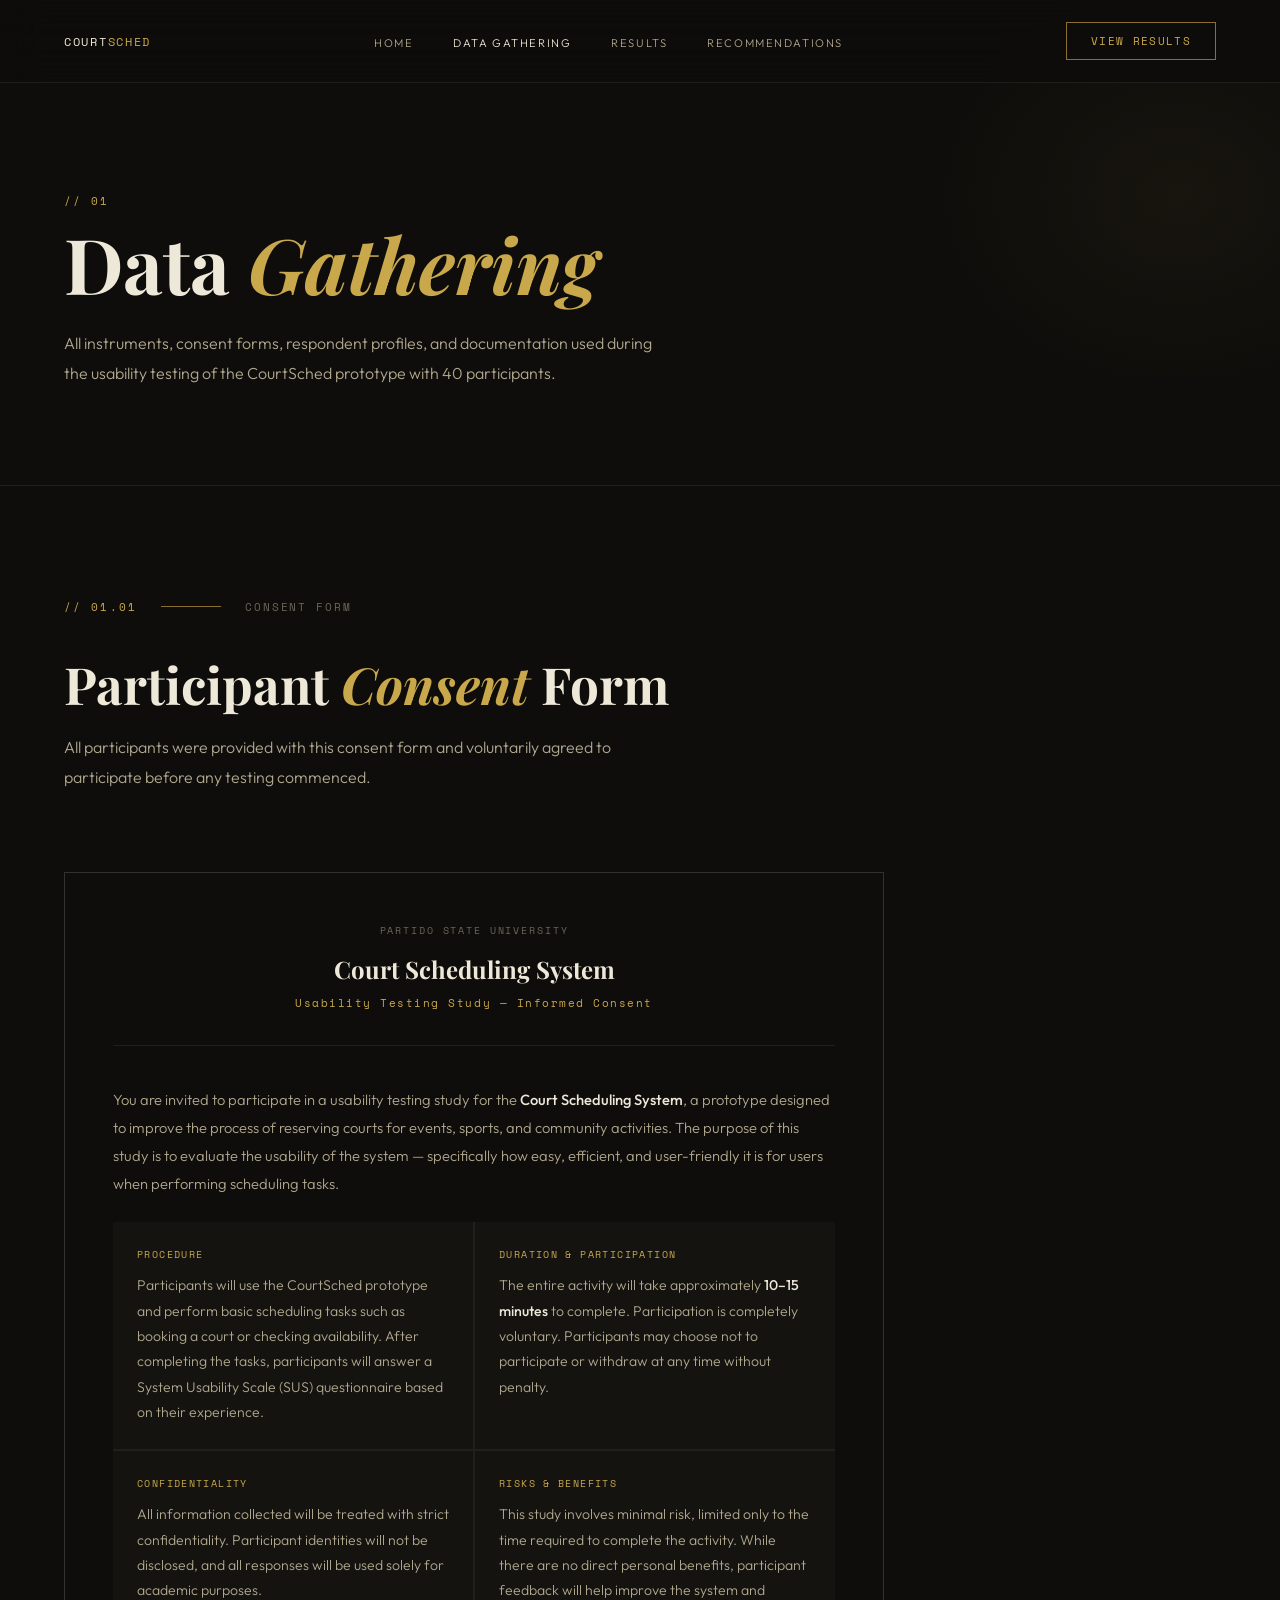
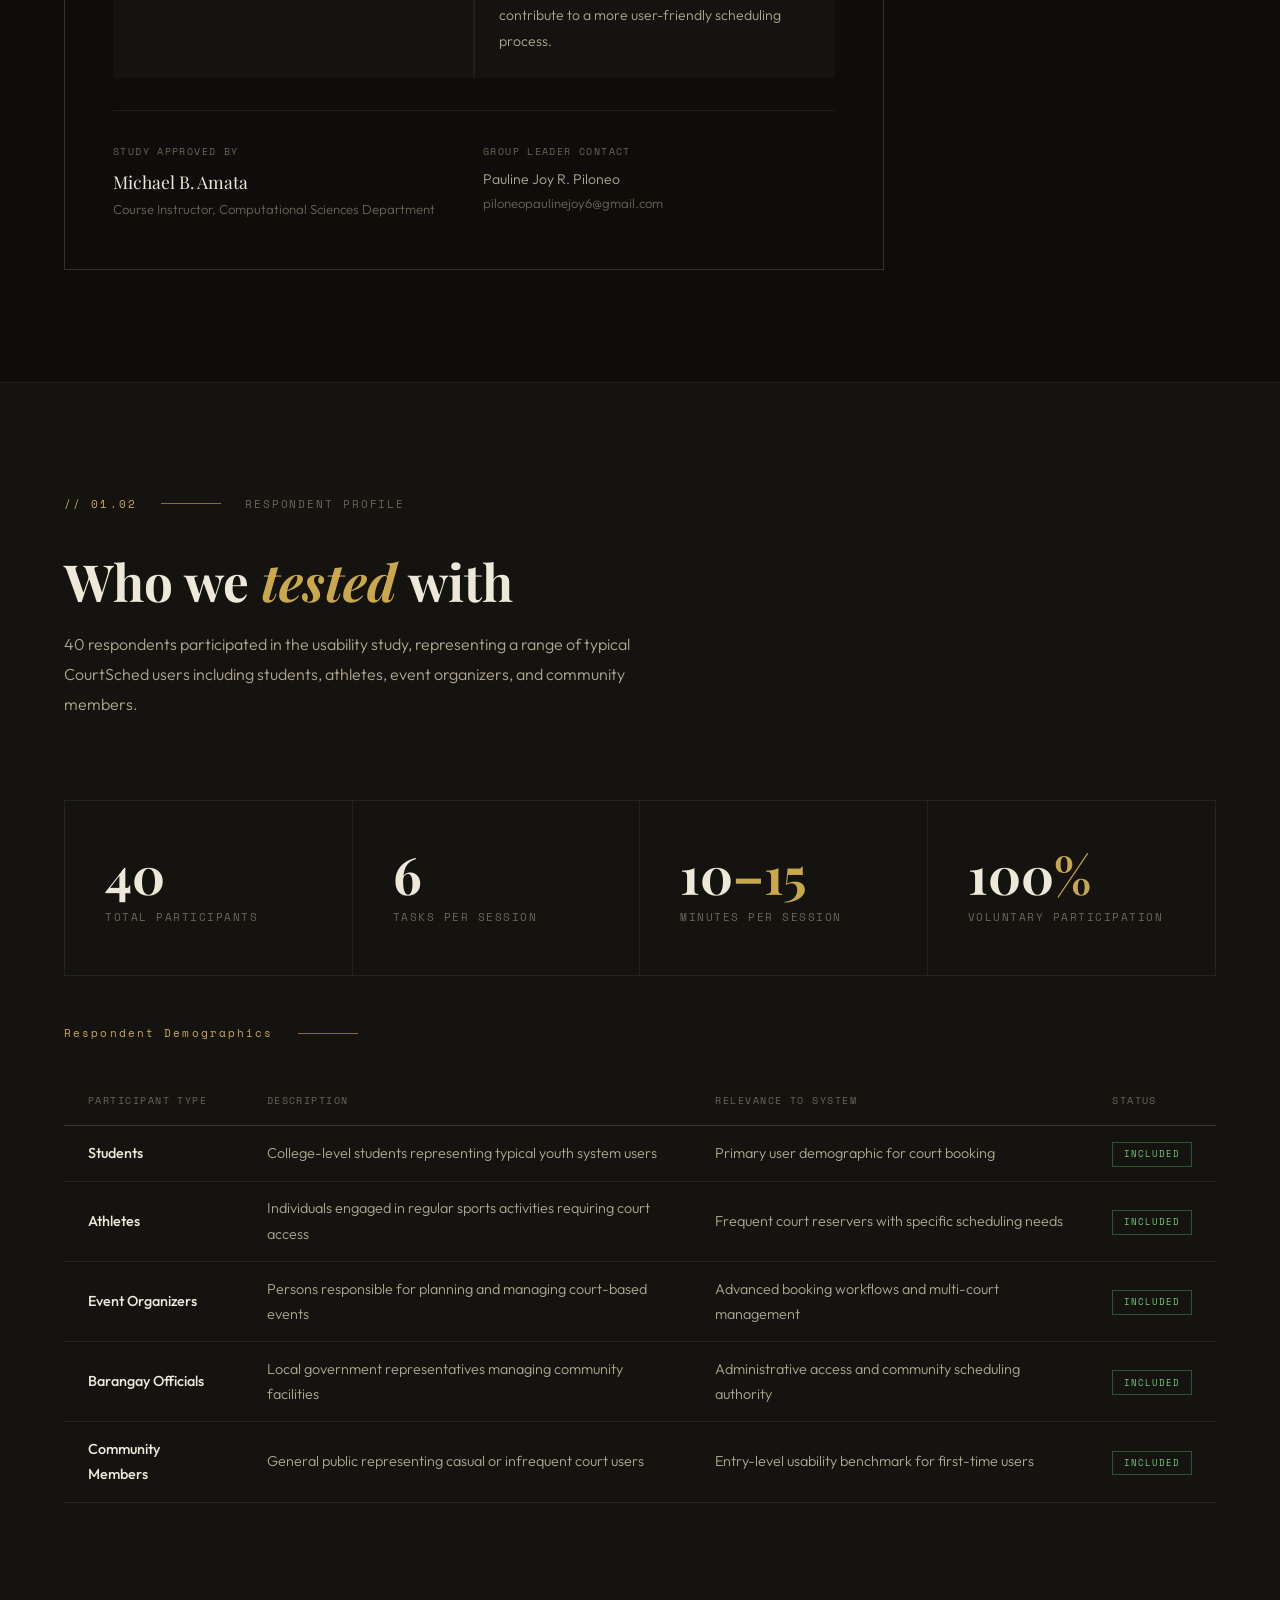
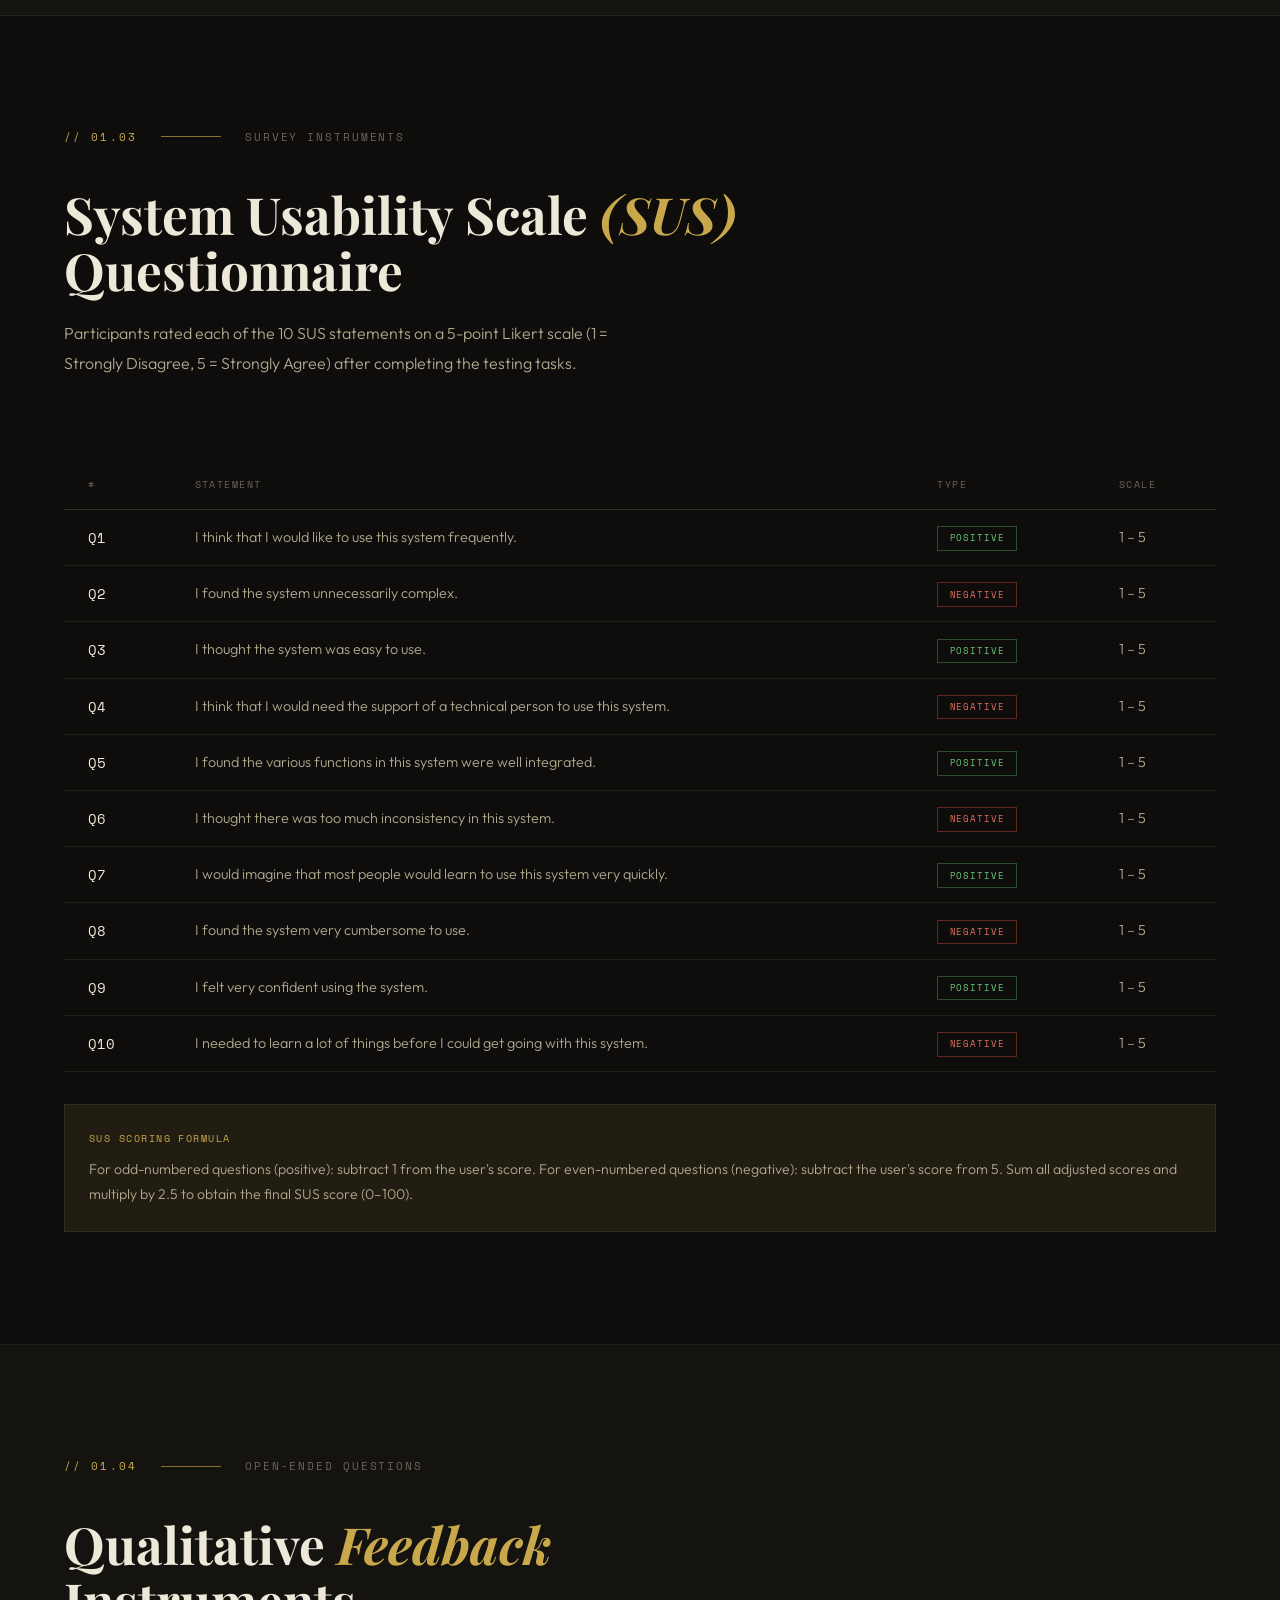
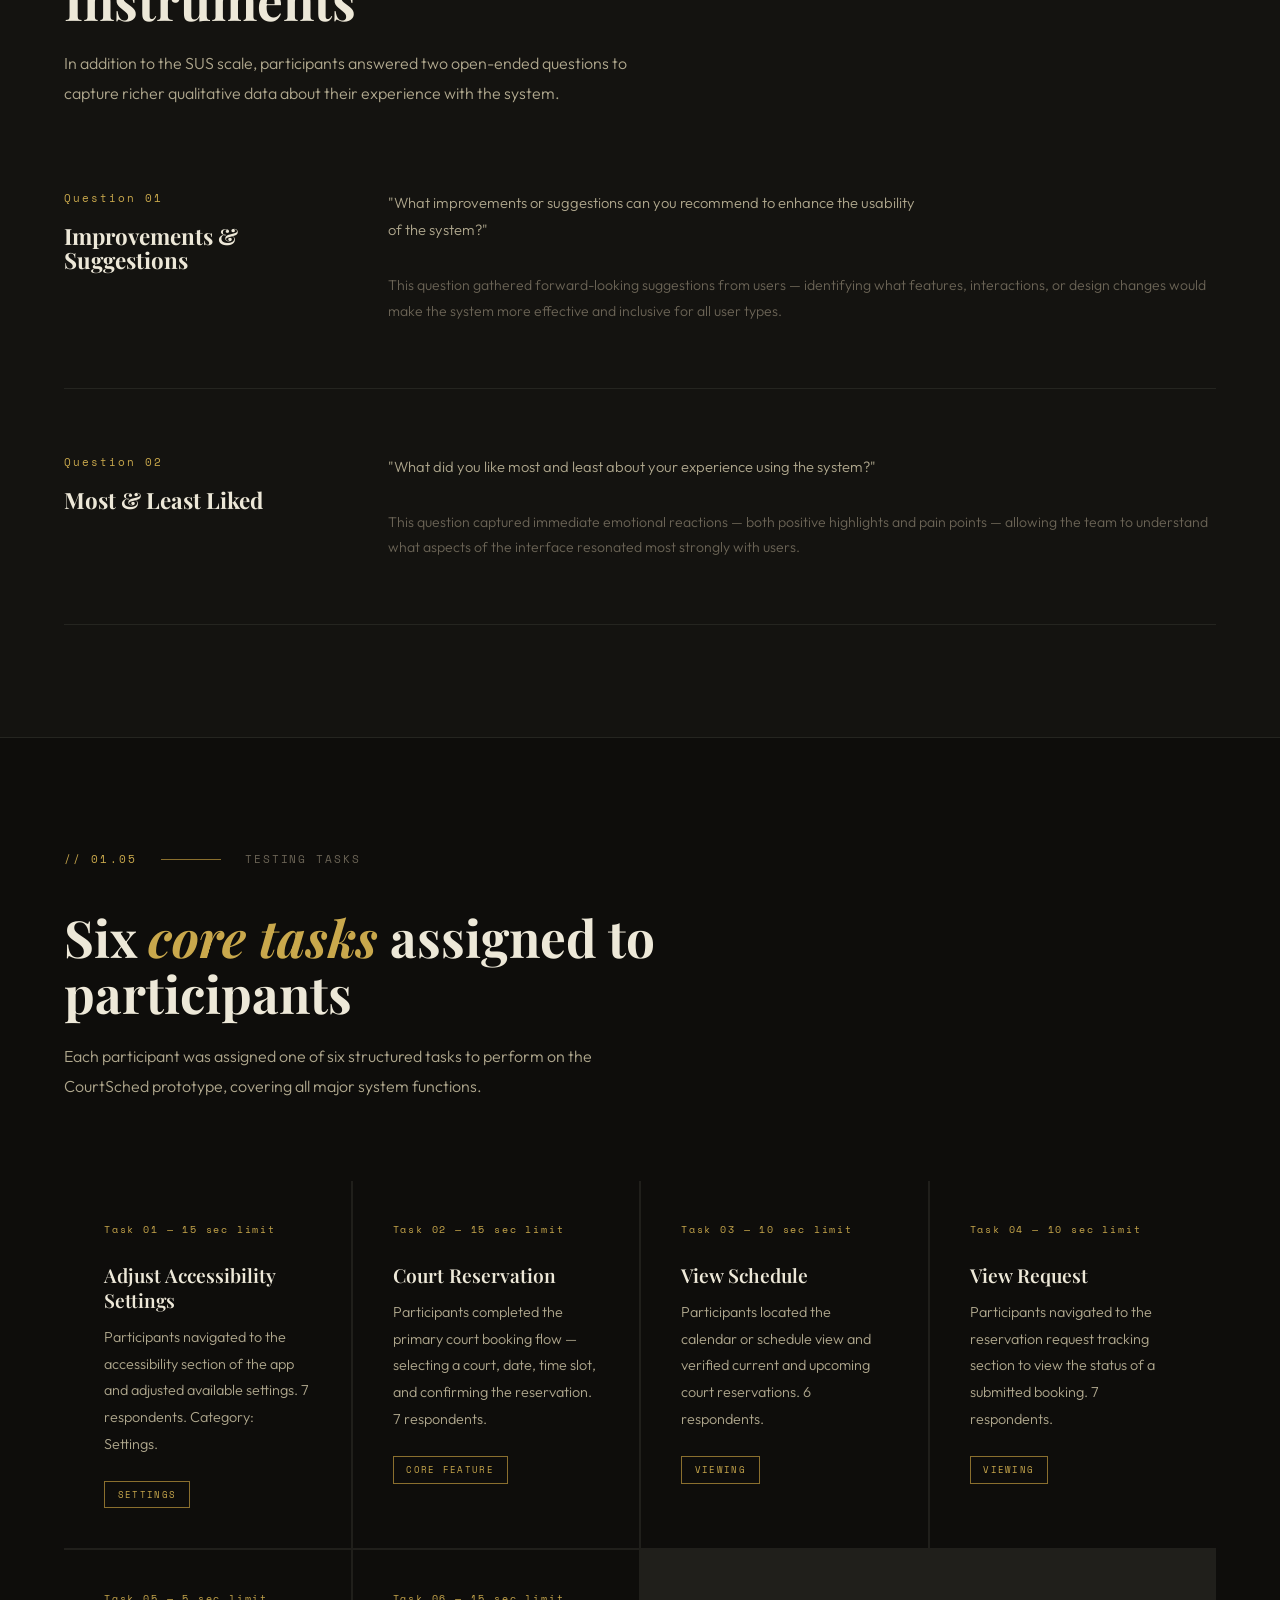
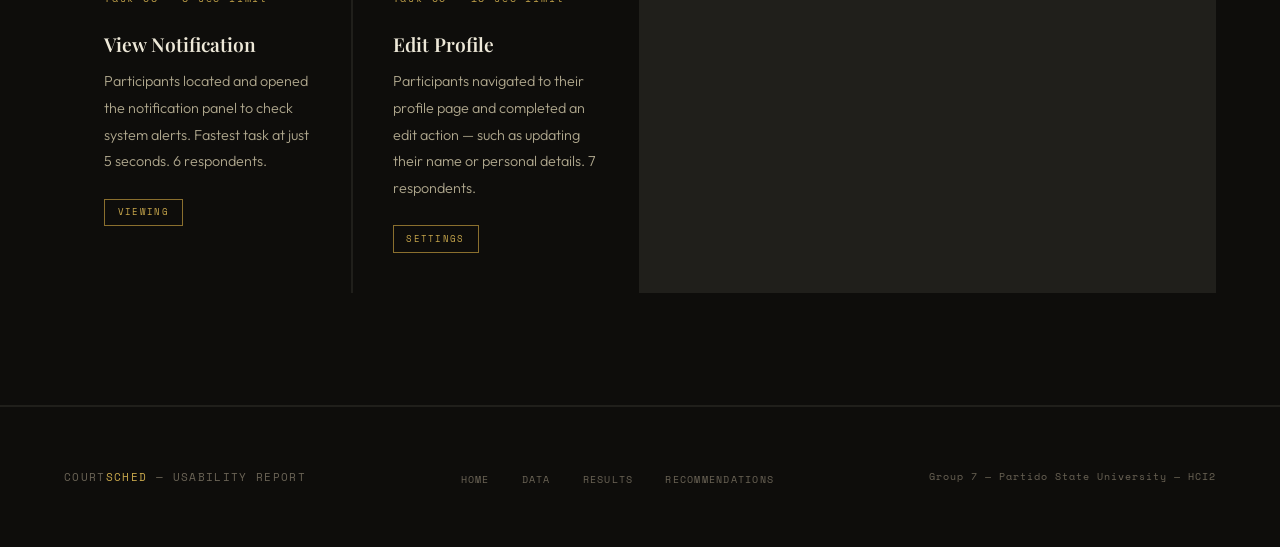
==== data-gathering.html @ b9cadbbc "setup" ====
<!DOCTYPE html>
<html lang="en">
<head>
<meta charset="UTF-8">
<meta name="viewport" content="width=device-width,initial-scale=1">
<title>Data Gathering — CourtSched Usability Report</title>
<link rel="stylesheet" href="style.css">
</head>
<body>

<nav>
  <a class="nav-brand" href="index.html">Court<span>Sched</span></a>
  <ul class="nav-links">
    <li><a href="index.html">Home</a></li>
    <li><a href="data-gathering.html" class="active">Data Gathering</a></li>
    <li><a href="results.html">Results</a></li>
    <li><a href="recommendations.html">Recommendations</a></li>
  </ul>
  <a class="nav-cta" href="results.html">View Results</a>
  <button class="hamburger" onclick="toggleMenu()" aria-label="menu">
    <span></span><span></span><span></span>
  </button>
</nav>

<div class="mobile-nav" id="mobileNav">
  <a href="index.html" onclick="toggleMenu()">Home</a>
  <a href="data-gathering.html" onclick="toggleMenu()">Data Gathering</a>
  <a href="results.html" onclick="toggleMenu()">Results</a>
  <a href="recommendations.html" onclick="toggleMenu()">Recommendations</a>
</div>

<!-- PAGE HERO -->
<div class="page-hero">
  <span class="eyebrow-num" style="display:block;margin-bottom:.8rem">// 01</span>
  <h1>Data <em>Gathering</em></h1>
  <p class="lead">All instruments, consent forms, respondent profiles, and documentation used during the usability testing of the CourtSched prototype with 40 participants.</p>
</div>

<!-- CONSENT FORM -->
<section class="section">
  <div class="section-head reveal">
    <div class="section-eyebrow">
      <span class="eyebrow-num">// 01.01</span>
      <div class="eyebrow-rule"></div>
      <span class="eyebrow-label">Consent Form</span>
    </div>
    <h2 class="section-title">Participant <em>Consent</em> Form</h2>
    <p class="section-lead">All participants were provided with this consent form and voluntarily agreed to participate before any testing commenced.</p>
  </div>

  <div style="border:1px solid var(--line2);padding:3rem;max-width:820px;margin-top:2rem" class="reveal">
    <div style="text-align:center;margin-bottom:2.5rem;padding-bottom:2rem;border-bottom:1px solid var(--line)">
      <div style="font-family:var(--mono);font-size:.65rem;letter-spacing:.18em;text-transform:uppercase;color:var(--cream3);margin-bottom:.5rem">Partido State University</div>
      <div style="font-family:var(--serif);font-size:1.5rem;font-weight:700;color:var(--cream);margin-bottom:.3rem">Court Scheduling System</div>
      <div style="font-family:var(--mono);font-size:.68rem;letter-spacing:.14em;color:var(--gold)">Usability Testing Study — Informed Consent</div>
    </div>

    <p style="font-size:.92rem;color:var(--cream2);line-height:1.9;margin-bottom:1.5rem">You are invited to participate in a usability testing study for the <strong style="color:var(--cream);font-weight:500">Court Scheduling System</strong>, a prototype designed to improve the process of reserving courts for events, sports, and community activities. The purpose of this study is to evaluate the usability of the system — specifically how easy, efficient, and user-friendly it is for users when performing scheduling tasks.</p>

    <div style="display:grid;grid-template-columns:1fr 1fr;gap:2px;background:var(--line);margin-bottom:2rem">
      <div style="background:var(--bg2);padding:1.5rem">
        <div style="font-family:var(--mono);font-size:.62rem;letter-spacing:.14em;text-transform:uppercase;color:var(--gold);margin-bottom:.6rem">Procedure</div>
        <p style="font-size:.88rem;color:var(--cream2);line-height:1.8">Participants will use the CourtSched prototype and perform basic scheduling tasks such as booking a court or checking availability. After completing the tasks, participants will answer a System Usability Scale (SUS) questionnaire based on their experience.</p>
      </div>
      <div style="background:var(--bg2);padding:1.5rem">
        <div style="font-family:var(--mono);font-size:.62rem;letter-spacing:.14em;text-transform:uppercase;color:var(--gold);margin-bottom:.6rem">Duration &amp; Participation</div>
        <p style="font-size:.88rem;color:var(--cream2);line-height:1.8">The entire activity will take approximately <strong style="color:var(--cream);font-weight:500">10–15 minutes</strong> to complete. Participation is completely voluntary. Participants may choose not to participate or withdraw at any time without penalty.</p>
      </div>
      <div style="background:var(--bg2);padding:1.5rem">
        <div style="font-family:var(--mono);font-size:.62rem;letter-spacing:.14em;text-transform:uppercase;color:var(--gold);margin-bottom:.6rem">Confidentiality</div>
        <p style="font-size:.88rem;color:var(--cream2);line-height:1.8">All information collected will be treated with strict confidentiality. Participant identities will not be disclosed, and all responses will be used solely for academic purposes.</p>
      </div>
      <div style="background:var(--bg2);padding:1.5rem">
        <div style="font-family:var(--mono);font-size:.62rem;letter-spacing:.14em;text-transform:uppercase;color:var(--gold);margin-bottom:.6rem">Risks &amp; Benefits</div>
        <p style="font-size:.88rem;color:var(--cream2);line-height:1.8">This study involves minimal risk, limited only to the time required to complete the activity. While there are no direct personal benefits, participant feedback will help improve the system and contribute to a more user-friendly scheduling process.</p>
      </div>
    </div>

    <div style="border-top:1px solid var(--line);padding-top:2rem;display:flex;gap:3rem;flex-wrap:wrap">
      <div>
        <div style="font-family:var(--mono);font-size:.62rem;letter-spacing:.14em;text-transform:uppercase;color:var(--cream3);margin-bottom:.4rem">Study Approved By</div>
        <div style="font-family:var(--serif);font-size:1.1rem;color:var(--cream)">Michael B. Amata</div>
        <div style="font-size:.82rem;color:var(--cream3)">Course Instructor, Computational Sciences Department</div>
      </div>
      <div>
        <div style="font-family:var(--mono);font-size:.62rem;letter-spacing:.14em;text-transform:uppercase;color:var(--cream3);margin-bottom:.4rem">Group Leader Contact</div>
        <div style="font-size:.88rem;color:var(--cream2)">Pauline Joy R. Piloneo</div>
        <div style="font-size:.82rem;color:var(--cream3)">piloneopaulinejoy6@gmail.com</div>
      </div>
    </div>
  </div>
</section>

<!-- RESPONDENT PROFILE -->
<section class="section alt">
  <div class="section-head reveal">
    <div class="section-eyebrow">
      <span class="eyebrow-num">// 01.02</span>
      <div class="eyebrow-rule"></div>
      <span class="eyebrow-label">Respondent Profile</span>
    </div>
    <h2 class="section-title">Who we <em>tested</em> with</h2>
    <p class="section-lead">40 respondents participated in the usability study, representing a range of typical CourtSched users including students, athletes, event organizers, and community members.</p>
  </div>

  <div class="stat-band reveal" style="border:1px solid var(--line)">
    <div class="stat-item">
      <div class="big">40</div>
      <div class="cap">Total Participants</div>
    </div>
    <div class="stat-item">
      <div class="big">6</div>
      <div class="cap">Tasks Per Session</div>
    </div>
    <div class="stat-item">
      <div class="big">10<em>–15</em></div>
      <div class="cap">Minutes Per Session</div>
    </div>
    <div class="stat-item">
      <div class="big">100<em>%</em></div>
      <div class="cap">Voluntary Participation</div>
    </div>
  </div>

  <div style="margin-top:3rem" class="reveal">
    <div class="section-eyebrow" style="margin-bottom:1.5rem">
      <span class="eyebrow-num">Respondent Demographics</span>
      <div class="eyebrow-rule"></div>
    </div>
    <table class="data-table">
      <thead>
        <tr>
          <th>Participant Type</th>
          <th>Description</th>
          <th>Relevance to System</th>
          <th>Status</th>
        </tr>
      </thead>
      <tbody>
        <tr>
          <td class="hl">Students</td>
          <td>College-level students representing typical youth system users</td>
          <td>Primary user demographic for court booking</td>
          <td><span class="badge badge-green">Included</span></td>
        </tr>
        <tr>
          <td class="hl">Athletes</td>
          <td>Individuals engaged in regular sports activities requiring court access</td>
          <td>Frequent court reservers with specific scheduling needs</td>
          <td><span class="badge badge-green">Included</span></td>
        </tr>
        <tr>
          <td class="hl">Event Organizers</td>
          <td>Persons responsible for planning and managing court-based events</td>
          <td>Advanced booking workflows and multi-court management</td>
          <td><span class="badge badge-green">Included</span></td>
        </tr>
        <tr>
          <td class="hl">Barangay Officials</td>
          <td>Local government representatives managing community facilities</td>
          <td>Administrative access and community scheduling authority</td>
          <td><span class="badge badge-green">Included</span></td>
        </tr>
        <tr>
          <td class="hl">Community Members</td>
          <td>General public representing casual or infrequent court users</td>
          <td>Entry-level usability benchmark for first-time users</td>
          <td><span class="badge badge-green">Included</span></td>
        </tr>
      </tbody>
    </table>
  </div>
</section>

<!-- SUS QUESTIONNAIRE -->
<section class="section">
  <div class="section-head reveal">
    <div class="section-eyebrow">
      <span class="eyebrow-num">// 01.03</span>
      <div class="eyebrow-rule"></div>
      <span class="eyebrow-label">Survey Instruments</span>
    </div>
    <h2 class="section-title">System Usability Scale <em>(SUS)</em> Questionnaire</h2>
    <p class="section-lead">Participants rated each of the 10 SUS statements on a 5-point Likert scale (1 = Strongly Disagree, 5 = Strongly Agree) after completing the testing tasks.</p>
  </div>

  <div style="margin-top:2rem" class="reveal">
    <table class="data-table">
      <thead>
        <tr>
          <th>#</th>
          <th>Statement</th>
          <th>Type</th>
          <th>Scale</th>
        </tr>
      </thead>
      <tbody>
        <tr>
          <td class="hl" style="font-family:var(--mono)">Q1</td>
          <td>I think that I would like to use this system frequently.</td>
          <td><span class="badge badge-green">Positive</span></td>
          <td>1 – 5</td>
        </tr>
        <tr>
          <td class="hl" style="font-family:var(--mono)">Q2</td>
          <td>I found the system unnecessarily complex.</td>
          <td><span class="badge badge-red">Negative</span></td>
          <td>1 – 5</td>
        </tr>
        <tr>
          <td class="hl" style="font-family:var(--mono)">Q3</td>
          <td>I thought the system was easy to use.</td>
          <td><span class="badge badge-green">Positive</span></td>
          <td>1 – 5</td>
        </tr>
        <tr>
          <td class="hl" style="font-family:var(--mono)">Q4</td>
          <td>I think that I would need the support of a technical person to use this system.</td>
          <td><span class="badge badge-red">Negative</span></td>
          <td>1 – 5</td>
        </tr>
        <tr>
          <td class="hl" style="font-family:var(--mono)">Q5</td>
          <td>I found the various functions in this system were well integrated.</td>
          <td><span class="badge badge-green">Positive</span></td>
          <td>1 – 5</td>
        </tr>
        <tr>
          <td class="hl" style="font-family:var(--mono)">Q6</td>
          <td>I thought there was too much inconsistency in this system.</td>
          <td><span class="badge badge-red">Negative</span></td>
          <td>1 – 5</td>
        </tr>
        <tr>
          <td class="hl" style="font-family:var(--mono)">Q7</td>
          <td>I would imagine that most people would learn to use this system very quickly.</td>
          <td><span class="badge badge-green">Positive</span></td>
          <td>1 – 5</td>
        </tr>
        <tr>
          <td class="hl" style="font-family:var(--mono)">Q8</td>
          <td>I found the system very cumbersome to use.</td>
          <td><span class="badge badge-red">Negative</span></td>
          <td>1 – 5</td>
        </tr>
        <tr>
          <td class="hl" style="font-family:var(--mono)">Q9</td>
          <td>I felt very confident using the system.</td>
          <td><span class="badge badge-green">Positive</span></td>
          <td>1 – 5</td>
        </tr>
        <tr>
          <td class="hl" style="font-family:var(--mono)">Q10</td>
          <td>I needed to learn a lot of things before I could get going with this system.</td>
          <td><span class="badge badge-red">Negative</span></td>
          <td>1 – 5</td>
        </tr>
      </tbody>
    </table>

    <div style="margin-top:2rem;padding:1.5rem;border:1px solid var(--line);background:var(--gold-dim)">
      <div style="font-family:var(--mono);font-size:.65rem;letter-spacing:.14em;text-transform:uppercase;color:var(--gold);margin-bottom:.6rem">SUS Scoring Formula</div>
      <p style="font-size:.88rem;color:var(--cream2);line-height:1.8">For odd-numbered questions (positive): subtract 1 from the user's score. For even-numbered questions (negative): subtract the user's score from 5. Sum all adjusted scores and multiply by 2.5 to obtain the final SUS score (0–100).</p>
    </div>
  </div>
</section>

<!-- OPEN-ENDED -->
<section class="section alt">
  <div class="section-head reveal">
    <div class="section-eyebrow">
      <span class="eyebrow-num">// 01.04</span>
      <div class="eyebrow-rule"></div>
      <span class="eyebrow-label">Open-Ended Questions</span>
    </div>
    <h2 class="section-title">Qualitative <em>Feedback</em> Instruments</h2>
    <p class="section-lead">In addition to the SUS scale, participants answered two open-ended questions to capture richer qualitative data about their experience with the system.</p>
  </div>

  <div style="margin-top:3rem" class="reveal">
    <div class="expertise-block" style="border-top:none;padding-top:0">
      <div>
        <span class="exp-counter">Question 01</span>
        <div class="exp-title" style="font-size:1.4rem">Improvements &amp; Suggestions</div>
      </div>
      <div>
        <p class="exp-desc">"What improvements or suggestions can you recommend to enhance the usability of the system?"</p>
        <p style="font-size:.88rem;color:var(--cream3);line-height:1.8">This question gathered forward-looking suggestions from users — identifying what features, interactions, or design changes would make the system more effective and inclusive for all user types.</p>
      </div>
    </div>
    <div class="expertise-block">
      <div>
        <span class="exp-counter">Question 02</span>
        <div class="exp-title" style="font-size:1.4rem">Most &amp; Least Liked</div>
      </div>
      <div>
        <p class="exp-desc">"What did you like most and least about your experience using the system?"</p>
        <p style="font-size:.88rem;color:var(--cream3);line-height:1.8">This question captured immediate emotional reactions — both positive highlights and pain points — allowing the team to understand what aspects of the interface resonated most strongly with users.</p>
      </div>
    </div>
  </div>
</section>

<!-- TASKS -->
<section class="section">
  <div class="section-head reveal">
    <div class="section-eyebrow">
      <span class="eyebrow-num">// 01.05</span>
      <div class="eyebrow-rule"></div>
      <span class="eyebrow-label">Testing Tasks</span>
    </div>
    <h2 class="section-title">Six <em>core tasks</em> assigned to participants</h2>
    <p class="section-lead">Each participant was assigned one of six structured tasks to perform on the CourtSched prototype, covering all major system functions.</p>
  </div>

  <div class="card-wrap reveal">
    <div class="card">
      <span class="card-num">Task 01 &mdash; 15 sec limit</span>
      <h3>Adjust Accessibility Settings</h3>
      <p>Participants navigated to the accessibility section of the app and adjusted available settings. 7 respondents. Category: Settings.</p>
      <span class="card-tag">Settings</span>
    </div>
    <div class="card">
      <span class="card-num">Task 02 &mdash; 15 sec limit</span>
      <h3>Court Reservation</h3>
      <p>Participants completed the primary court booking flow — selecting a court, date, time slot, and confirming the reservation. 7 respondents.</p>
      <span class="card-tag">Core Feature</span>
    </div>
    <div class="card">
      <span class="card-num">Task 03 &mdash; 10 sec limit</span>
      <h3>View Schedule</h3>
      <p>Participants located the calendar or schedule view and verified current and upcoming court reservations. 6 respondents.</p>
      <span class="card-tag">Viewing</span>
    </div>
    <div class="card">
      <span class="card-num">Task 04 &mdash; 10 sec limit</span>
      <h3>View Request</h3>
      <p>Participants navigated to the reservation request tracking section to view the status of a submitted booking. 7 respondents.</p>
      <span class="card-tag">Viewing</span>
    </div>
    <div class="card">
      <span class="card-num">Task 05 &mdash; 5 sec limit</span>
      <h3>View Notification</h3>
      <p>Participants located and opened the notification panel to check system alerts. Fastest task at just 5 seconds. 6 respondents.</p>
      <span class="card-tag">Viewing</span>
    </div>
    <div class="card">
      <span class="card-num">Task 06 &mdash; 15 sec limit</span>
      <h3>Edit Profile</h3>
      <p>Participants navigated to their profile page and completed an edit action — such as updating their name or personal details. 7 respondents.</p>
      <span class="card-tag">Settings</span>
    </div>
  </div>
</section>

<footer>
  <div class="footer-brand">Court<span>Sched</span> &mdash; Usability Report</div>
  <ul class="footer-links">
    <li><a href="index.html">Home</a></li>
    <li><a href="data-gathering.html">Data</a></li>
    <li><a href="results.html">Results</a></li>
    <li><a href="recommendations.html">Recommendations</a></li>
  </ul>
  <div class="footer-copy">Group 7 &mdash; Partido State University &mdash; HCI2</div>
</footer>

<script>
function toggleMenu(){document.getElementById('mobileNav').classList.toggle('open')}
const reveals=document.querySelectorAll('.reveal');
const obs=new IntersectionObserver(e=>{e.forEach(x=>{if(x.isIntersecting){x.target.classList.add('visible');obs.unobserve(x.target)}})},{threshold:.1});
reveals.forEach(r=>obs.observe(r));
</script>
</body>
</html>
---- style.css ----
@import url('https://fonts.googleapis.com/css2?family=Playfair+Display:ital,wght@0,400;0,700;1,400;1,700&family=Outfit:wght@200;300;400;500&family=Space+Mono:wght@400;700&display=swap');

*,*::before,*::after{box-sizing:border-box;margin:0;padding:0}

:root{
  --bg:#0e0d0b;
  --bg2:#141310;
  --bg3:#1c1a16;
  --cream:#ede8d8;
  --cream2:#b0a88e;
  --cream3:#6b6456;
  --gold:#c9a84c;
  --gold2:#8a6f2e;
  --gold-dim:rgba(201,168,76,.1);
  --line:rgba(237,232,216,.08);
  --line2:rgba(237,232,216,.16);
  --serif:'Playfair Display',Georgia,serif;
  --sans:'Outfit',system-ui,sans-serif;
  --mono:'Space Mono',monospace;
}

html{scroll-behavior:smooth}
body{background:var(--bg);color:var(--cream);font-family:var(--sans);font-weight:300;font-size:16px;line-height:1.75;overflow-x:hidden}

/* NAV */
nav{position:fixed;top:0;left:0;right:0;z-index:999;display:flex;align-items:center;justify-content:space-between;padding:1.4rem 5vw;background:rgba(14,13,11,.92);backdrop-filter:blur(20px);border-bottom:1px solid var(--line)}
.nav-brand{font-family:var(--mono);font-size:.76rem;letter-spacing:.14em;text-transform:uppercase;color:var(--cream);text-decoration:none}
.nav-brand span{color:var(--gold)}
.nav-links{display:flex;align-items:center;gap:2.5rem;list-style:none}
.nav-links a{font-size:.7rem;letter-spacing:.14em;text-transform:uppercase;color:var(--cream2);text-decoration:none;transition:color .2s}
.nav-links a:hover,.nav-links a.active{color:var(--cream)}
.nav-cta{font-family:var(--mono);font-size:.7rem;letter-spacing:.12em;text-transform:uppercase;color:var(--gold);border:1px solid var(--gold2);padding:.5rem 1.5rem;text-decoration:none;transition:all .25s}
.nav-cta:hover{background:var(--gold);color:var(--bg)}
.hamburger{display:none;flex-direction:column;gap:5px;cursor:pointer;background:none;border:none;padding:4px}
.hamburger span{display:block;width:22px;height:1px;background:var(--cream)}

/* HERO */
.hero{min-height:100vh;display:flex;flex-direction:column;justify-content:flex-end;padding:0 5vw 7rem;position:relative;overflow:hidden;border-bottom:1px solid var(--line)}
.hero::before{content:'';position:absolute;inset:0;background:radial-gradient(ellipse 55% 50% at 75% 38%,rgba(201,168,76,.07) 0%,transparent 70%);z-index:0}
.hero-side-text{position:absolute;top:50%;right:2.5vw;transform:translateY(-50%) rotate(90deg);font-family:var(--mono);font-size:.6rem;letter-spacing:.22em;text-transform:uppercase;color:var(--cream3);z-index:2;white-space:nowrap}
.hero-counter{font-family:var(--mono);font-size:.68rem;letter-spacing:.2em;color:var(--gold);z-index:2;position:relative;margin-bottom:1rem}
.hero h1{font-family:var(--serif);font-size:clamp(3.2rem,8vw,8.5rem);font-weight:700;line-height:1.0;color:var(--cream);position:relative;z-index:2;max-width:1000px}
.hero h1 em{font-style:italic;color:var(--gold)}
.hero-sub{margin-top:2rem;font-size:clamp(.95rem,1.4vw,1.1rem);color:var(--cream2);max-width:500px;line-height:1.9;position:relative;z-index:2;font-weight:300}
.hero-meta{margin-top:3rem;display:flex;align-items:stretch;gap:0;position:relative;z-index:2;border:1px solid var(--line)}
.hero-stat{padding:1.5rem 2.5rem;border-right:1px solid var(--line)}
.hero-stat:last-child{border-right:none}
.hero-stat .val{font-family:var(--serif);font-size:2rem;font-weight:700;color:var(--cream);line-height:1}
.hero-stat .val em{font-style:normal;color:var(--gold);font-size:1.3rem}
.hero-stat .lbl{font-size:.68rem;letter-spacing:.12em;text-transform:uppercase;color:var(--cream3);font-family:var(--mono);margin-top:.3rem}
.hero-actions{margin-top:3rem;display:flex;align-items:center;gap:2rem;position:relative;z-index:2}
.btn-primary{font-family:var(--mono);font-size:.72rem;letter-spacing:.12em;text-transform:uppercase;background:var(--gold);color:var(--bg);border:none;padding:.85rem 2.2rem;text-decoration:none;cursor:pointer;transition:opacity .2s;display:inline-block}
.btn-primary:hover{opacity:.85}
.btn-ghost{font-family:var(--mono);font-size:.72rem;letter-spacing:.12em;text-transform:uppercase;color:var(--cream2);text-decoration:none;border-bottom:1px solid var(--cream3);padding-bottom:.15rem;transition:color .2s}
.btn-ghost:hover{color:var(--cream)}
.scroll-hint{position:absolute;bottom:2.5rem;left:5vw;z-index:2;display:flex;align-items:center;gap:.8rem;font-family:var(--mono);font-size:.6rem;letter-spacing:.16em;text-transform:uppercase;color:var(--cream3)}
.scroll-hint::after{content:'';display:block;width:50px;height:1px;background:var(--cream3)}

/* SECTION */
.section{padding:7rem 5vw;border-bottom:1px solid var(--line)}
.section.alt{background:var(--bg2)}
.section-head{margin-bottom:5rem}
.section-eyebrow{display:flex;align-items:center;gap:1.5rem;margin-bottom:2.5rem}
.eyebrow-num{font-family:var(--mono);font-size:.66rem;letter-spacing:.2em;color:var(--gold)}
.eyebrow-rule{width:60px;height:1px;background:var(--gold2)}
.eyebrow-label{font-family:var(--mono);font-size:.66rem;letter-spacing:.18em;text-transform:uppercase;color:var(--cream3)}
.section-title{font-family:var(--serif);font-size:clamp(1.9rem,4vw,3.8rem);font-weight:700;line-height:1.1;color:var(--cream);max-width:780px}
.section-title em{font-style:italic;color:var(--gold)}
.section-lead{margin-top:1.2rem;font-size:1rem;color:var(--cream2);max-width:580px;line-height:1.9;font-weight:300}

/* STAT BAND */
.stat-band{display:grid;grid-template-columns:repeat(4,1fr);border-top:1px solid var(--line);border-bottom:1px solid var(--line)}
.stat-item{padding:3rem 2.5rem;border-right:1px solid var(--line)}
.stat-item:last-child{border-right:none}
.stat-item .big{font-family:var(--serif);font-size:clamp(2.4rem,4vw,4rem);font-weight:700;color:var(--cream);line-height:1}
.stat-item .big em{font-style:normal;color:var(--gold)}
.stat-item .cap{margin-top:.5rem;font-size:.68rem;letter-spacing:.14em;text-transform:uppercase;color:var(--cream3);font-family:var(--mono)}

/* CARDS */
.card-wrap{display:grid;grid-template-columns:repeat(auto-fit,minmax(280px,1fr));gap:2px;background:var(--line);margin-top:4rem}
.card{background:var(--bg);padding:2.5rem;transition:background .25s}
.card:hover{background:var(--bg3)}
.card-num{font-family:var(--mono);font-size:.63rem;letter-spacing:.18em;color:var(--gold);margin-bottom:1.5rem;display:block}
.card h3{font-family:var(--serif);font-size:1.2rem;font-weight:600;color:var(--cream);margin-bottom:.7rem;line-height:1.3}
.card p{font-size:.9rem;color:var(--cream2);line-height:1.85}
.card-tag{margin-top:1.5rem;display:inline-block;font-family:var(--mono);font-size:.58rem;letter-spacing:.14em;text-transform:uppercase;border:1px solid var(--gold2);color:var(--gold);padding:.28rem .8rem}

/* TABLE */
.data-table{width:100%;border-collapse:collapse;margin-top:2rem}
.data-table th{text-align:left;padding:1rem 1.5rem;font-family:var(--mono);font-size:.65rem;letter-spacing:.14em;text-transform:uppercase;color:var(--cream3);border-bottom:1px solid var(--line2);font-weight:400}
.data-table td{padding:.9rem 1.5rem;font-size:.9rem;color:var(--cream2);border-bottom:1px solid var(--line);vertical-align:middle}
.data-table tr:hover td{background:var(--bg3)}
.data-table td.hl{color:var(--cream);font-weight:500}
.badge{font-family:var(--mono);font-size:.58rem;letter-spacing:.1em;text-transform:uppercase;padding:.2rem .7rem;border:1px solid;display:inline-block}
.badge-gold{border-color:var(--gold2);color:var(--gold)}
.badge-green{border-color:rgba(80,180,100,.4);color:#70c87a}
.badge-red{border-color:rgba(220,80,60,.4);color:#e07060}

/* BAR */
.bar-row{display:flex;align-items:center;gap:1.2rem;margin-bottom:1.2rem}
.bar-label{font-size:.78rem;color:var(--cream2);min-width:190px;font-family:var(--mono)}
.bar-track{flex:1;height:2px;background:var(--line2);position:relative}
.bar-fill{height:100%;background:var(--gold)}
.bar-val{font-family:var(--mono);font-size:.72rem;color:var(--gold);min-width:48px;text-align:right}

/* EXPERTISE BLOCK (like // 01) */
.expertise-block{display:grid;grid-template-columns:260px 1fr;border-top:1px solid var(--line);padding:4rem 0;gap:5vw;align-items:start}
.expertise-block:last-child{border-bottom:1px solid var(--line)}
.exp-counter{font-family:var(--mono);font-size:.68rem;letter-spacing:.18em;color:var(--gold);margin-bottom:1rem;display:block}
.exp-title{font-family:var(--serif);font-size:2rem;font-weight:700;color:var(--cream);line-height:1.1}
.exp-desc{font-size:.92rem;color:var(--cream2);line-height:1.9;max-width:540px;margin-bottom:1.8rem;font-weight:300}
.tag-list{display:flex;flex-wrap:wrap;gap:.6rem}
.tag-item{font-family:var(--mono);font-size:.6rem;letter-spacing:.1em;text-transform:uppercase;border:1px solid var(--line2);color:var(--cream3);padding:.28rem .75rem;transition:all .2s;cursor:default}
.tag-item:hover{border-color:var(--gold2);color:var(--gold)}

/* PULL QUOTE */
.pull-quote{border-left:2px solid var(--gold);padding:2rem 2.5rem;margin:4rem 0;background:var(--gold-dim)}
.pull-quote p{font-family:var(--serif);font-style:italic;font-size:1.3rem;color:var(--cream);line-height:1.65}
.pull-quote cite{display:block;margin-top:1rem;font-family:var(--mono);font-size:.65rem;letter-spacing:.14em;color:var(--cream3);font-style:normal}

/* FEEDBACK */
.feedback-item{padding:2rem 0;border-bottom:1px solid var(--line);display:grid;grid-template-columns:56px 1fr auto;align-items:start;gap:2rem}
.fi-num{font-family:var(--mono);font-size:.63rem;color:var(--gold);padding-top:.1rem}
.fi-text{font-size:.92rem;color:var(--cream2);line-height:1.85}
.fi-tag{font-family:var(--mono);font-size:.58rem;letter-spacing:.1em;text-transform:uppercase;border:1px solid var(--line2);color:var(--cream3);padding:.22rem .65rem;white-space:nowrap}
.fi-tag.high{border-color:rgba(220,80,60,.4);color:#e07060}
.fi-tag.med{border-color:rgba(201,168,76,.4);color:var(--gold)}
.fi-tag.low{border-color:rgba(80,180,100,.4);color:#70c87a}

/* MEMBER GRID */
.member-grid{display:grid;grid-template-columns:repeat(auto-fit,minmax(200px,1fr));gap:2px;background:var(--line);margin-top:3rem}
.member-card{background:var(--bg);padding:2.5rem 2rem;text-align:center;transition:background .25s}
.member-card:hover{background:var(--bg3)}
.member-avatar{width:76px;height:76px;border-radius:50%;background:var(--bg3);border:1px solid var(--line2);margin:0 auto 1.4rem;display:flex;align-items:center;justify-content:center;font-family:var(--serif);font-size:1.7rem;font-weight:700;color:var(--gold)}
.member-name{font-family:var(--serif);font-size:1.1rem;font-weight:600;color:var(--cream);margin-bottom:.25rem}
.member-role{font-family:var(--mono);font-size:.62rem;letter-spacing:.12em;text-transform:uppercase;color:var(--gold);margin-bottom:.7rem}
.member-desc{font-size:.8rem;color:var(--cream3);line-height:1.75}

/* PAGE HERO (inner pages) */
.page-hero{padding:12rem 5vw 6rem;border-bottom:1px solid var(--line);position:relative;overflow:hidden}
.page-hero::before{content:'';position:absolute;top:0;right:0;width:40%;height:100%;background:radial-gradient(ellipse 70% 60% at 80% 40%,rgba(201,168,76,.05) 0%,transparent 70%);pointer-events:none}
.page-hero h1{font-family:var(--serif);font-size:clamp(2.6rem,6vw,6rem);font-weight:700;line-height:1.05;color:var(--cream)}
.page-hero h1 em{font-style:italic;color:var(--gold)}
.page-hero .lead{margin-top:1.5rem;color:var(--cream2);font-size:1rem;line-height:1.9;max-width:600px;font-weight:300}

/* SUS GAUGE */
.gauge-score{font-family:var(--serif);font-size:5.5rem;font-weight:700;color:var(--cream);line-height:1}
.gauge-score em{font-style:normal;color:var(--gold)}
.gauge-label{font-family:var(--mono);font-size:.68rem;letter-spacing:.2em;text-transform:uppercase;color:var(--cream3);margin-top:.4rem}
.gauge-grade{display:inline-block;margin-top:1.2rem;font-family:var(--mono);font-size:.7rem;letter-spacing:.14em;text-transform:uppercase;border:1px solid var(--gold2);color:var(--gold);padding:.45rem 1.4rem}

/* TWO COL */
.two-col{display:grid;grid-template-columns:1fr 1fr;gap:5vw;align-items:start}

/* FOOTER */
footer{padding:3.5rem 5vw;display:flex;align-items:center;justify-content:space-between;border-top:1px solid var(--line)}
.footer-brand{font-family:var(--mono);font-size:.7rem;letter-spacing:.12em;text-transform:uppercase;color:var(--cream3)}
.footer-brand span{color:var(--gold)}
.footer-links{display:flex;gap:2rem;list-style:none}
.footer-links a{font-family:var(--mono);font-size:.65rem;letter-spacing:.12em;text-transform:uppercase;color:var(--cream3);text-decoration:none;transition:color .2s}
.footer-links a:hover{color:var(--cream)}
.footer-copy{font-family:var(--mono);font-size:.63rem;color:var(--cream3);letter-spacing:.1em}

/* MOBILE NAV */
.mobile-nav{display:none;position:fixed;inset:0;z-index:998;background:var(--bg);padding:6rem 5vw 3rem;flex-direction:column;justify-content:center;gap:2rem}
.mobile-nav.open{display:flex}
.mobile-nav a{font-family:var(--serif);font-size:2.5rem;font-weight:700;color:var(--cream);text-decoration:none;transition:color .2s}
.mobile-nav a:hover{color:var(--gold)}

/* ANIMATIONS */
.reveal{opacity:0;transform:translateY(20px);transition:opacity .7s ease,transform .7s ease}
.reveal.visible{opacity:1;transform:none}

/* RESPONSIVE */
@media(max-width:900px){
  .nav-links{display:none}
  .hamburger{display:flex}
  .two-col{grid-template-columns:1fr}
  .stat-band{grid-template-columns:1fr 1fr}
  .expertise-block{grid-template-columns:1fr;gap:2rem}
  .hero h1{font-size:clamp(2.8rem,10vw,5rem)}
  .hero-side-text{display:none}
  footer{flex-direction:column;gap:1.5rem;text-align:center}
  .footer-links{flex-wrap:wrap;justify-content:center}
}
@media(max-width:600px){
  .section{padding:5rem 5vw}
  .stat-band{grid-template-columns:1fr}
  .stat-item{border-right:none;border-bottom:1px solid var(--line)}
  .feedback-item{grid-template-columns:40px 1fr;gap:1rem}
  .feedback-item .fi-tag{display:none}
  .hero-meta{flex-direction:column;align-items:flex-start}
  .hero-stat{border-right:none;border-bottom:1px solid var(--line);width:100%}
}
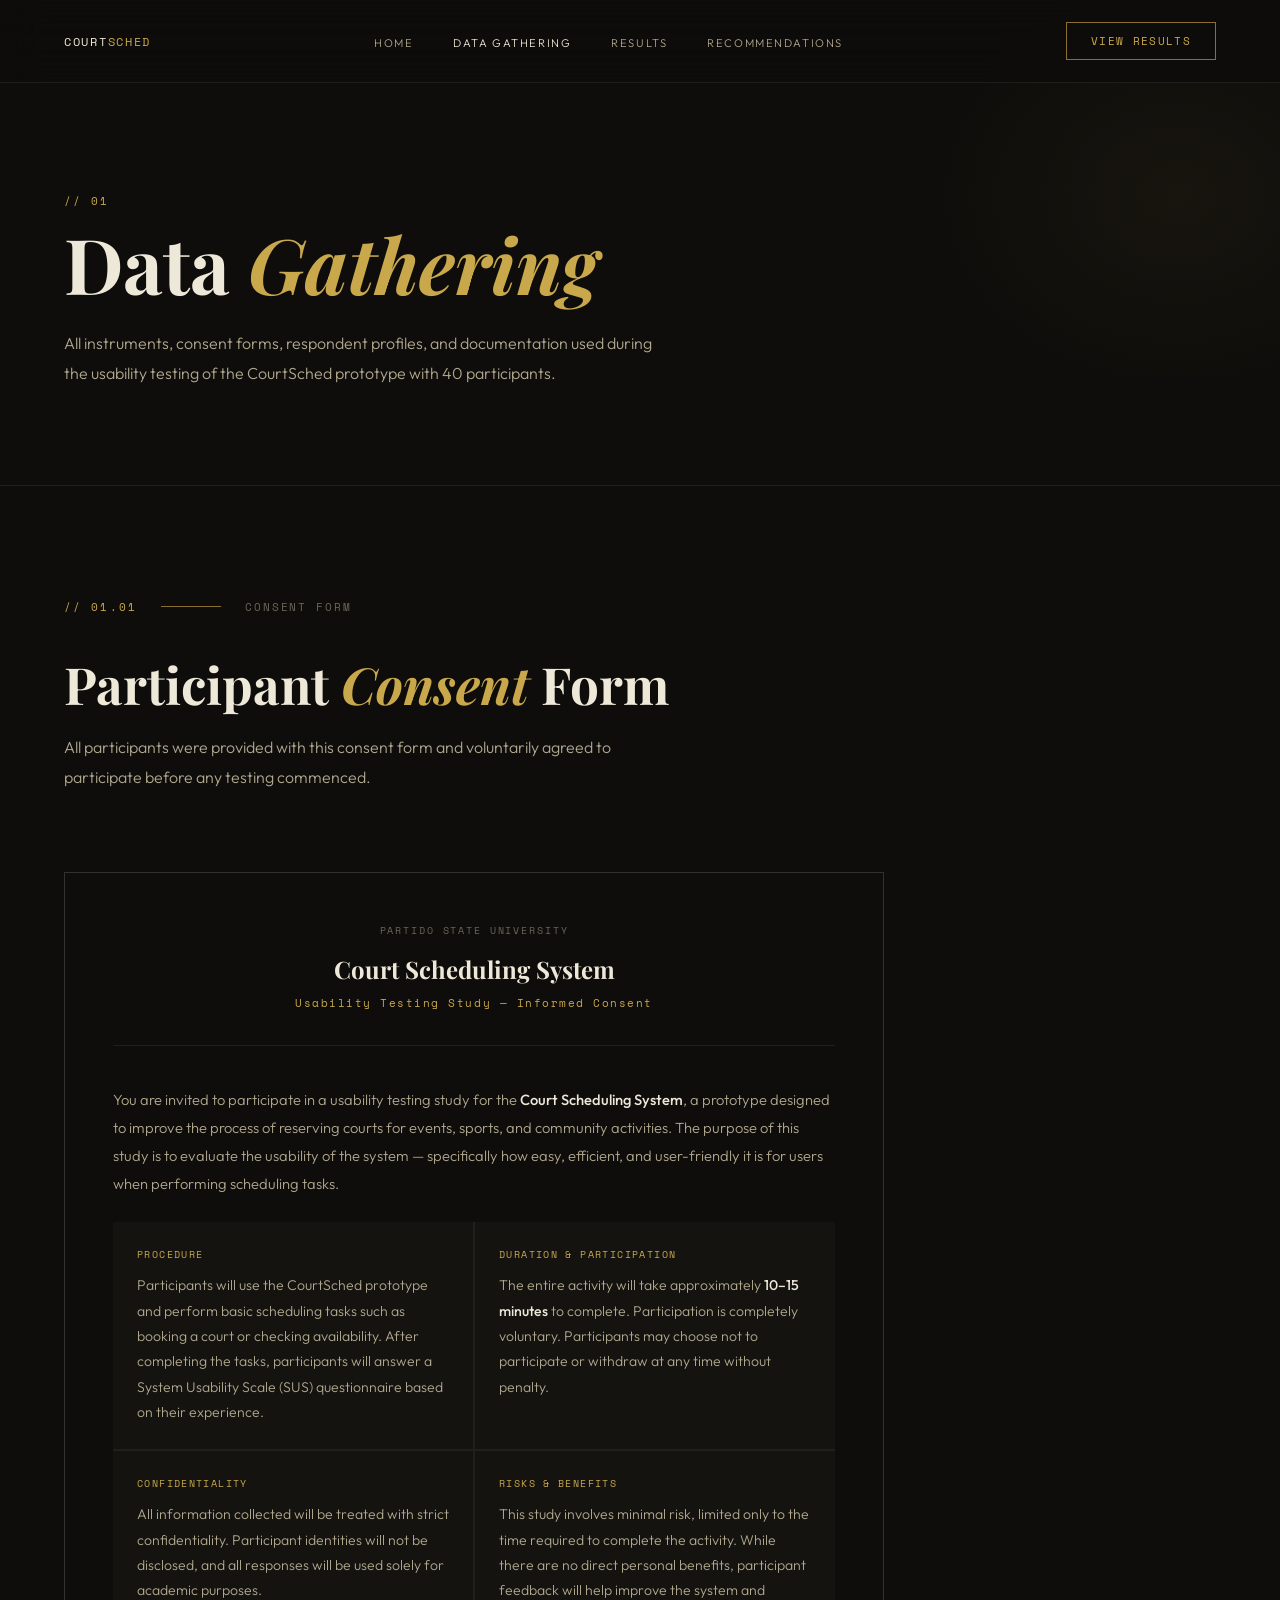
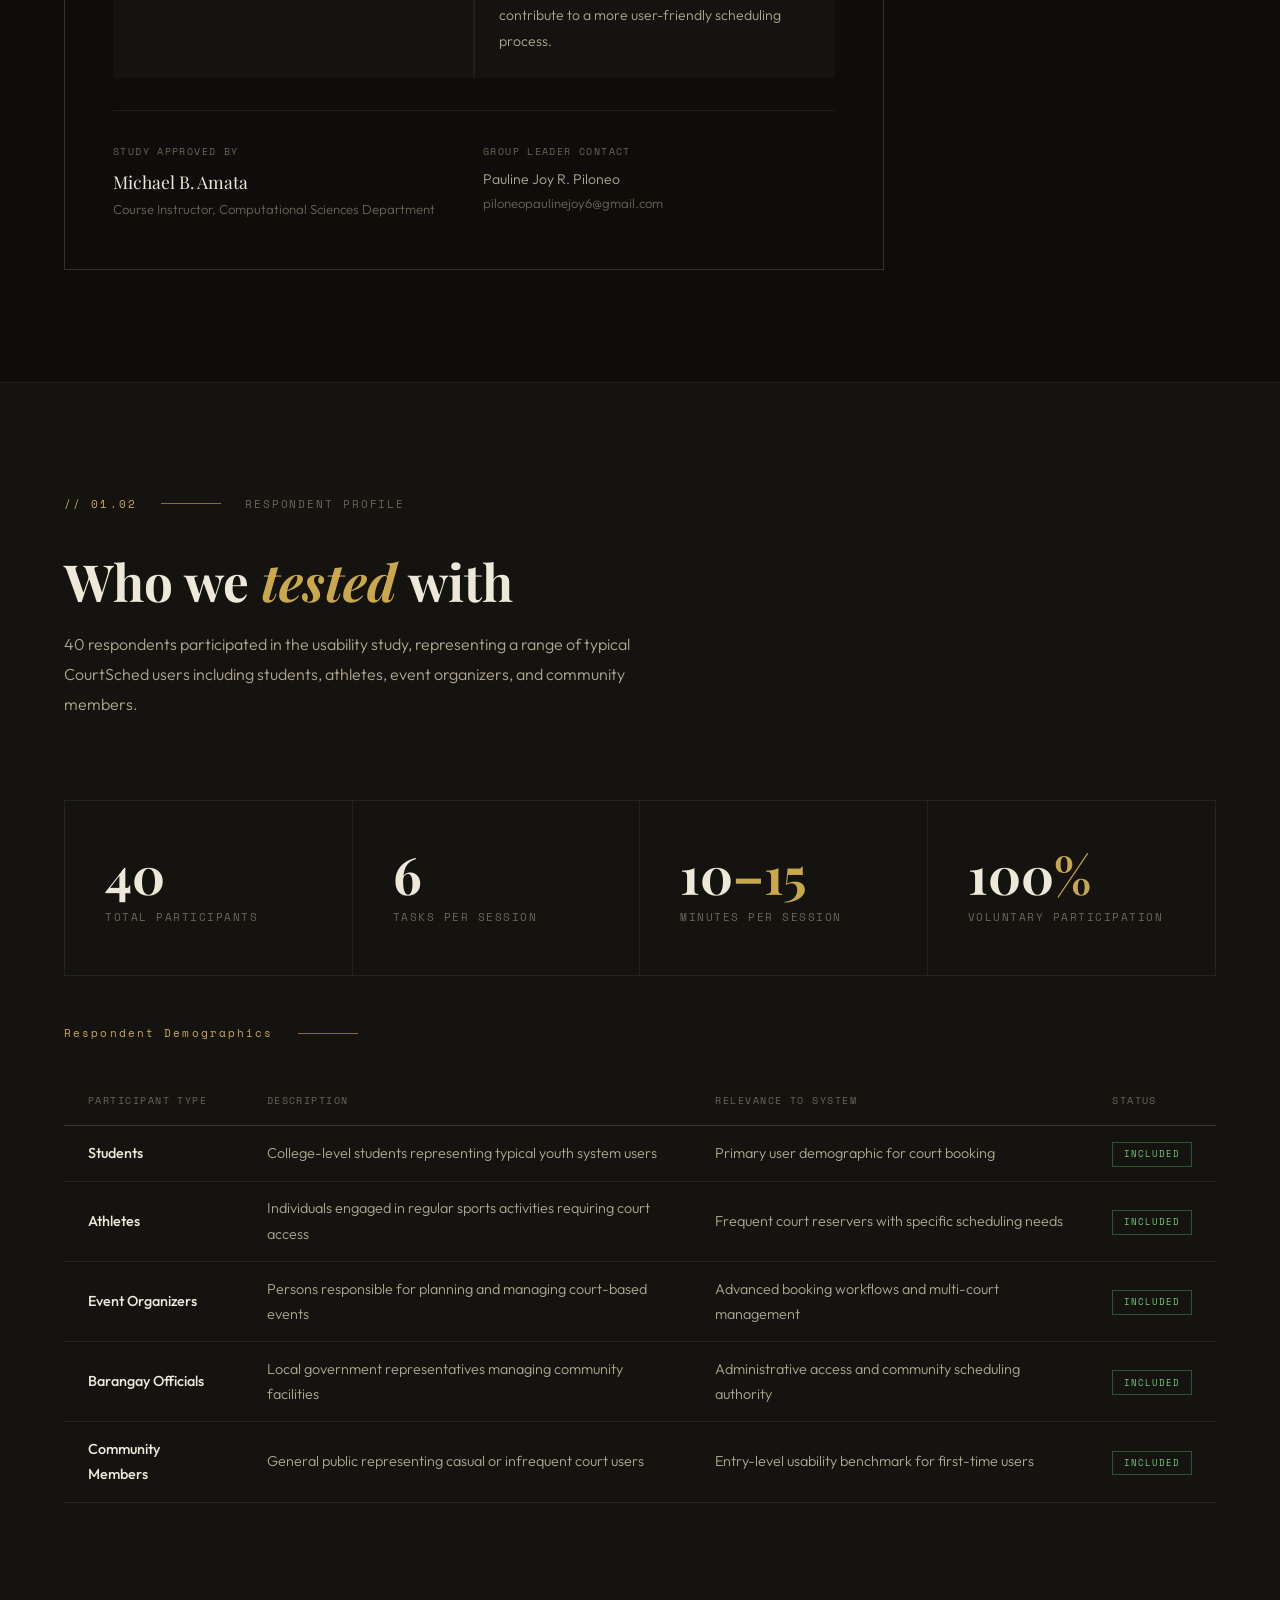
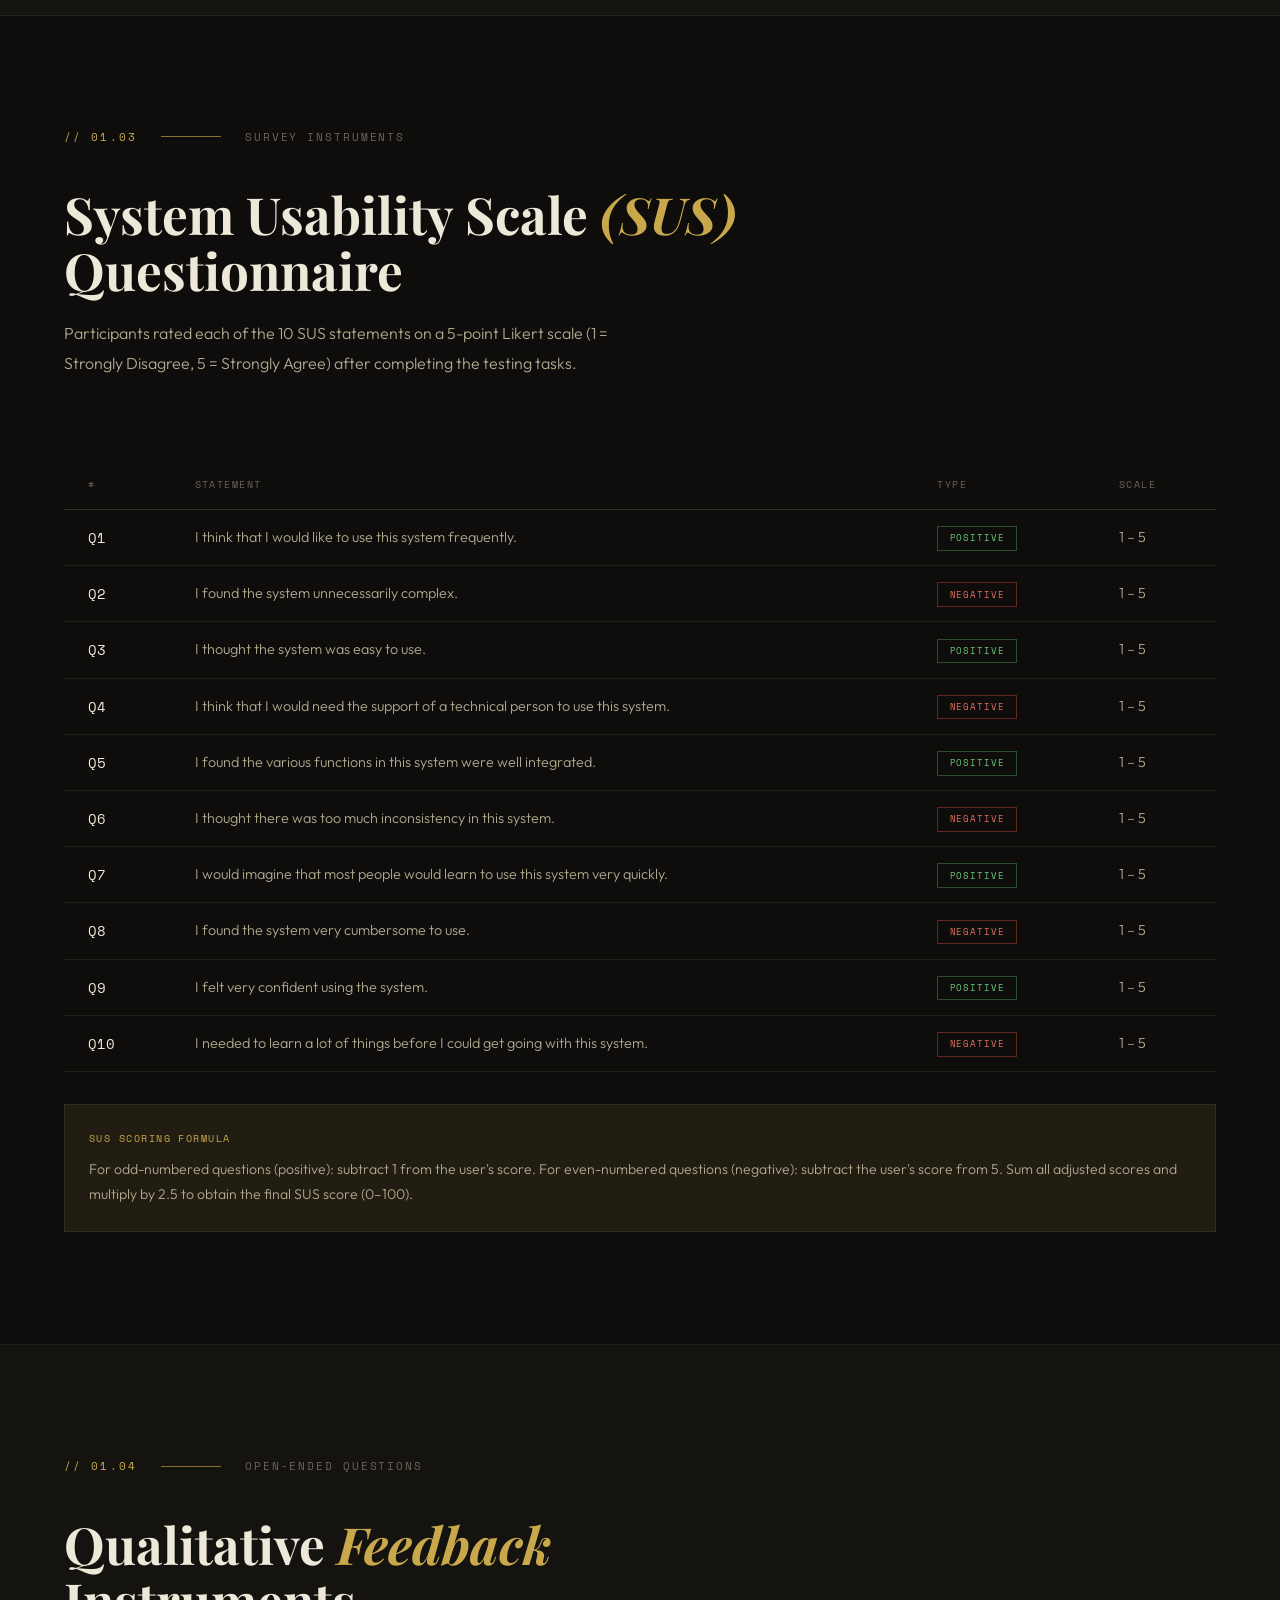
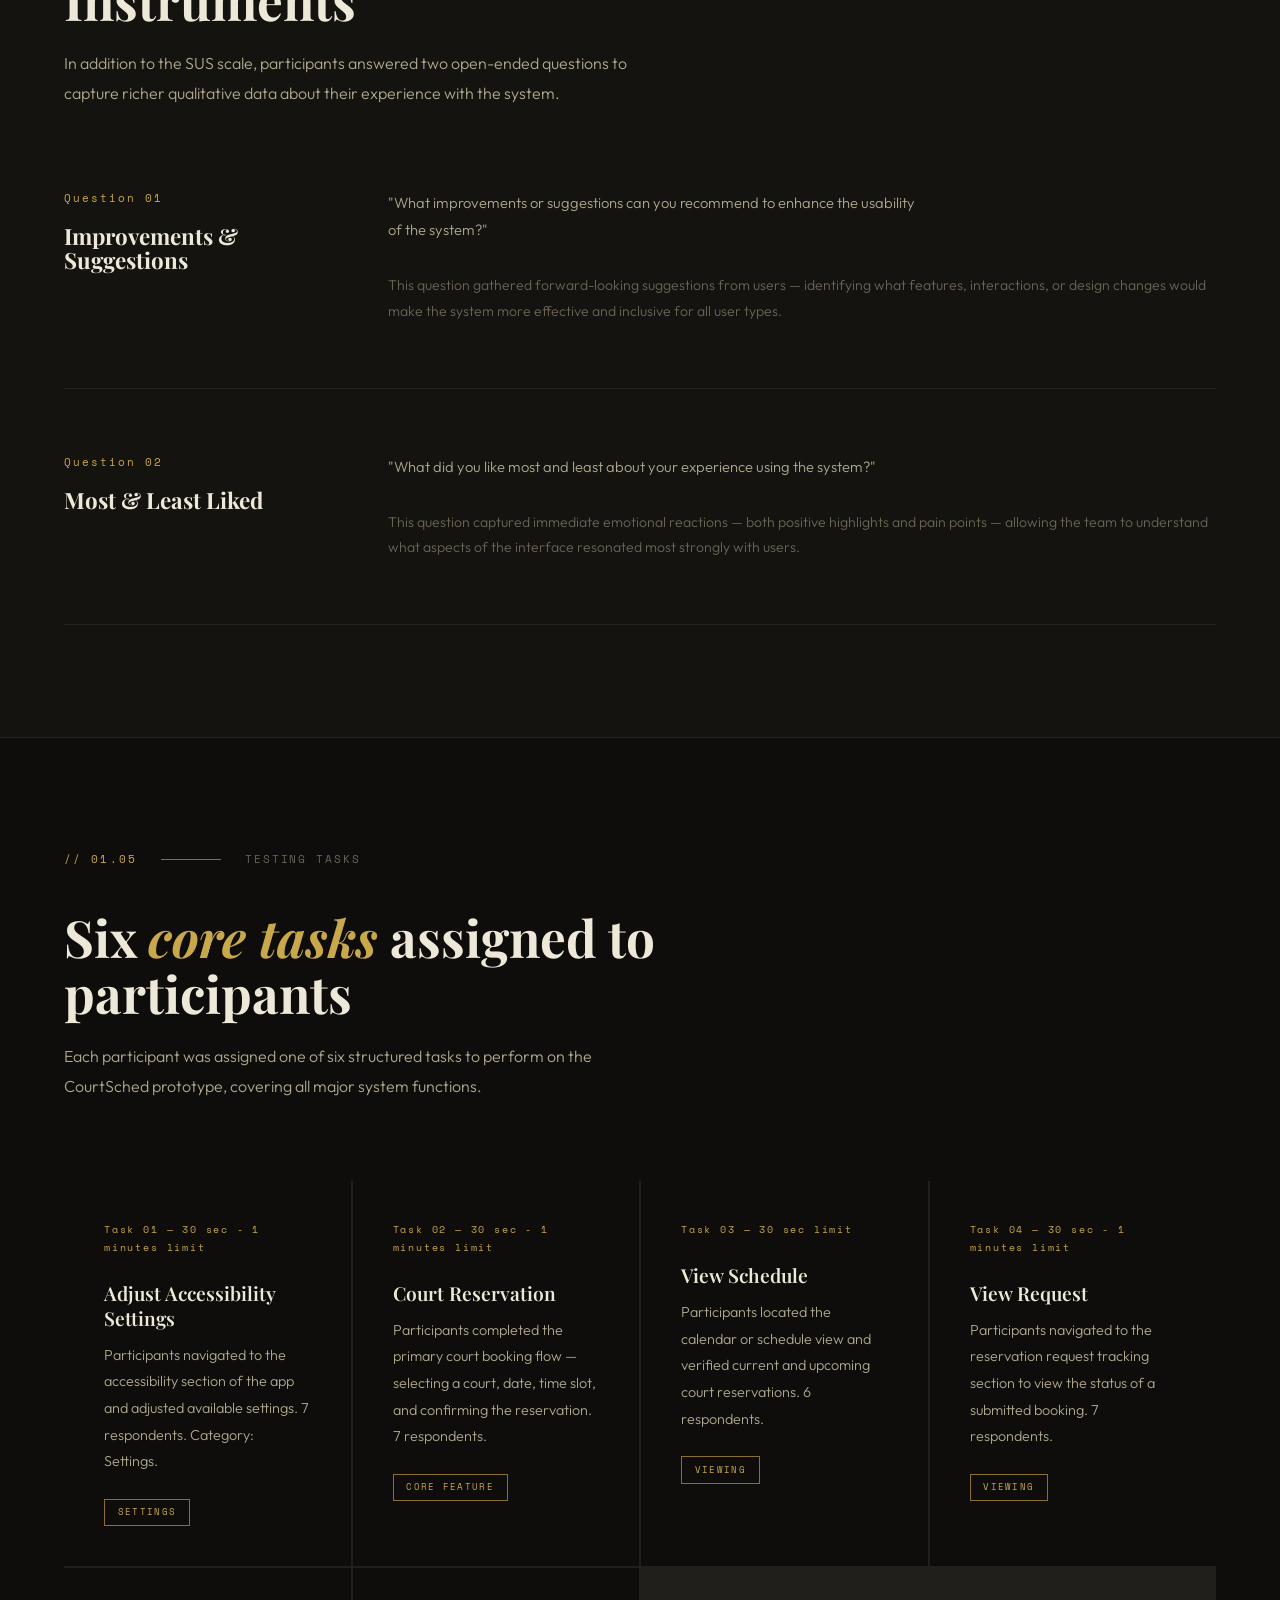
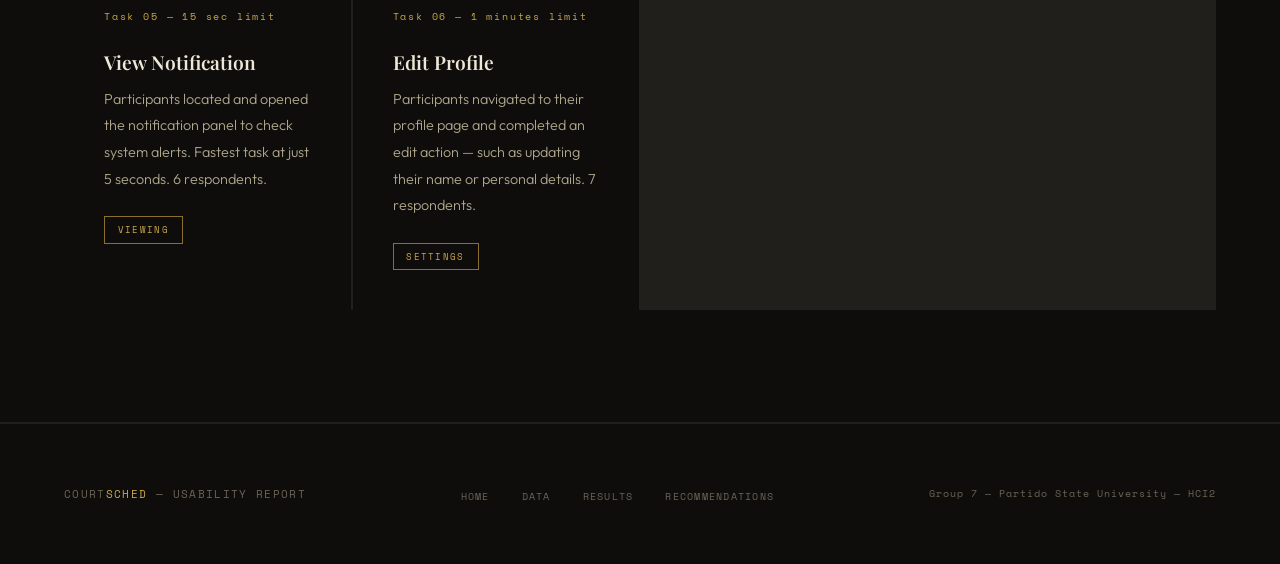
==== commit 5a9affc3: "Update data-gathering.html" ====
--- a/data-gathering.html
+++ b/data-gathering.html
@@ -315,37 +315,37 @@
 
   <div class="card-wrap reveal">
     <div class="card">
-      <span class="card-num">Task 01 &mdash; 15 sec limit</span>
+      <span class="card-num">Task 01 &mdash; 30 sec - 1 minutes limit</span>
       <h3>Adjust Accessibility Settings</h3>
       <p>Participants navigated to the accessibility section of the app and adjusted available settings. 7 respondents. Category: Settings.</p>
       <span class="card-tag">Settings</span>
     </div>
     <div class="card">
-      <span class="card-num">Task 02 &mdash; 15 sec limit</span>
+      <span class="card-num">Task 02 &mdash;  30 sec - 1 minutes limit</span>
       <h3>Court Reservation</h3>
       <p>Participants completed the primary court booking flow — selecting a court, date, time slot, and confirming the reservation. 7 respondents.</p>
       <span class="card-tag">Core Feature</span>
     </div>
     <div class="card">
-      <span class="card-num">Task 03 &mdash; 10 sec limit</span>
+      <span class="card-num">Task 03 &mdash;  30 sec limit</span>
       <h3>View Schedule</h3>
       <p>Participants located the calendar or schedule view and verified current and upcoming court reservations. 6 respondents.</p>
       <span class="card-tag">Viewing</span>
     </div>
     <div class="card">
-      <span class="card-num">Task 04 &mdash; 10 sec limit</span>
+      <span class="card-num">Task 04 &mdash;  30 sec - 1 minutes limit</span>
       <h3>View Request</h3>
       <p>Participants navigated to the reservation request tracking section to view the status of a submitted booking. 7 respondents.</p>
       <span class="card-tag">Viewing</span>
     </div>
     <div class="card">
-      <span class="card-num">Task 05 &mdash; 5 sec limit</span>
+      <span class="card-num">Task 05 &mdash; 15 sec limit</span>
       <h3>View Notification</h3>
       <p>Participants located and opened the notification panel to check system alerts. Fastest task at just 5 seconds. 6 respondents.</p>
       <span class="card-tag">Viewing</span>
     </div>
     <div class="card">
-      <span class="card-num">Task 06 &mdash; 15 sec limit</span>
+      <span class="card-num">Task 06 &mdash; 1 minutes limit</span>
       <h3>Edit Profile</h3>
       <p>Participants navigated to their profile page and completed an edit action — such as updating their name or personal details. 7 respondents.</p>
       <span class="card-tag">Settings</span>
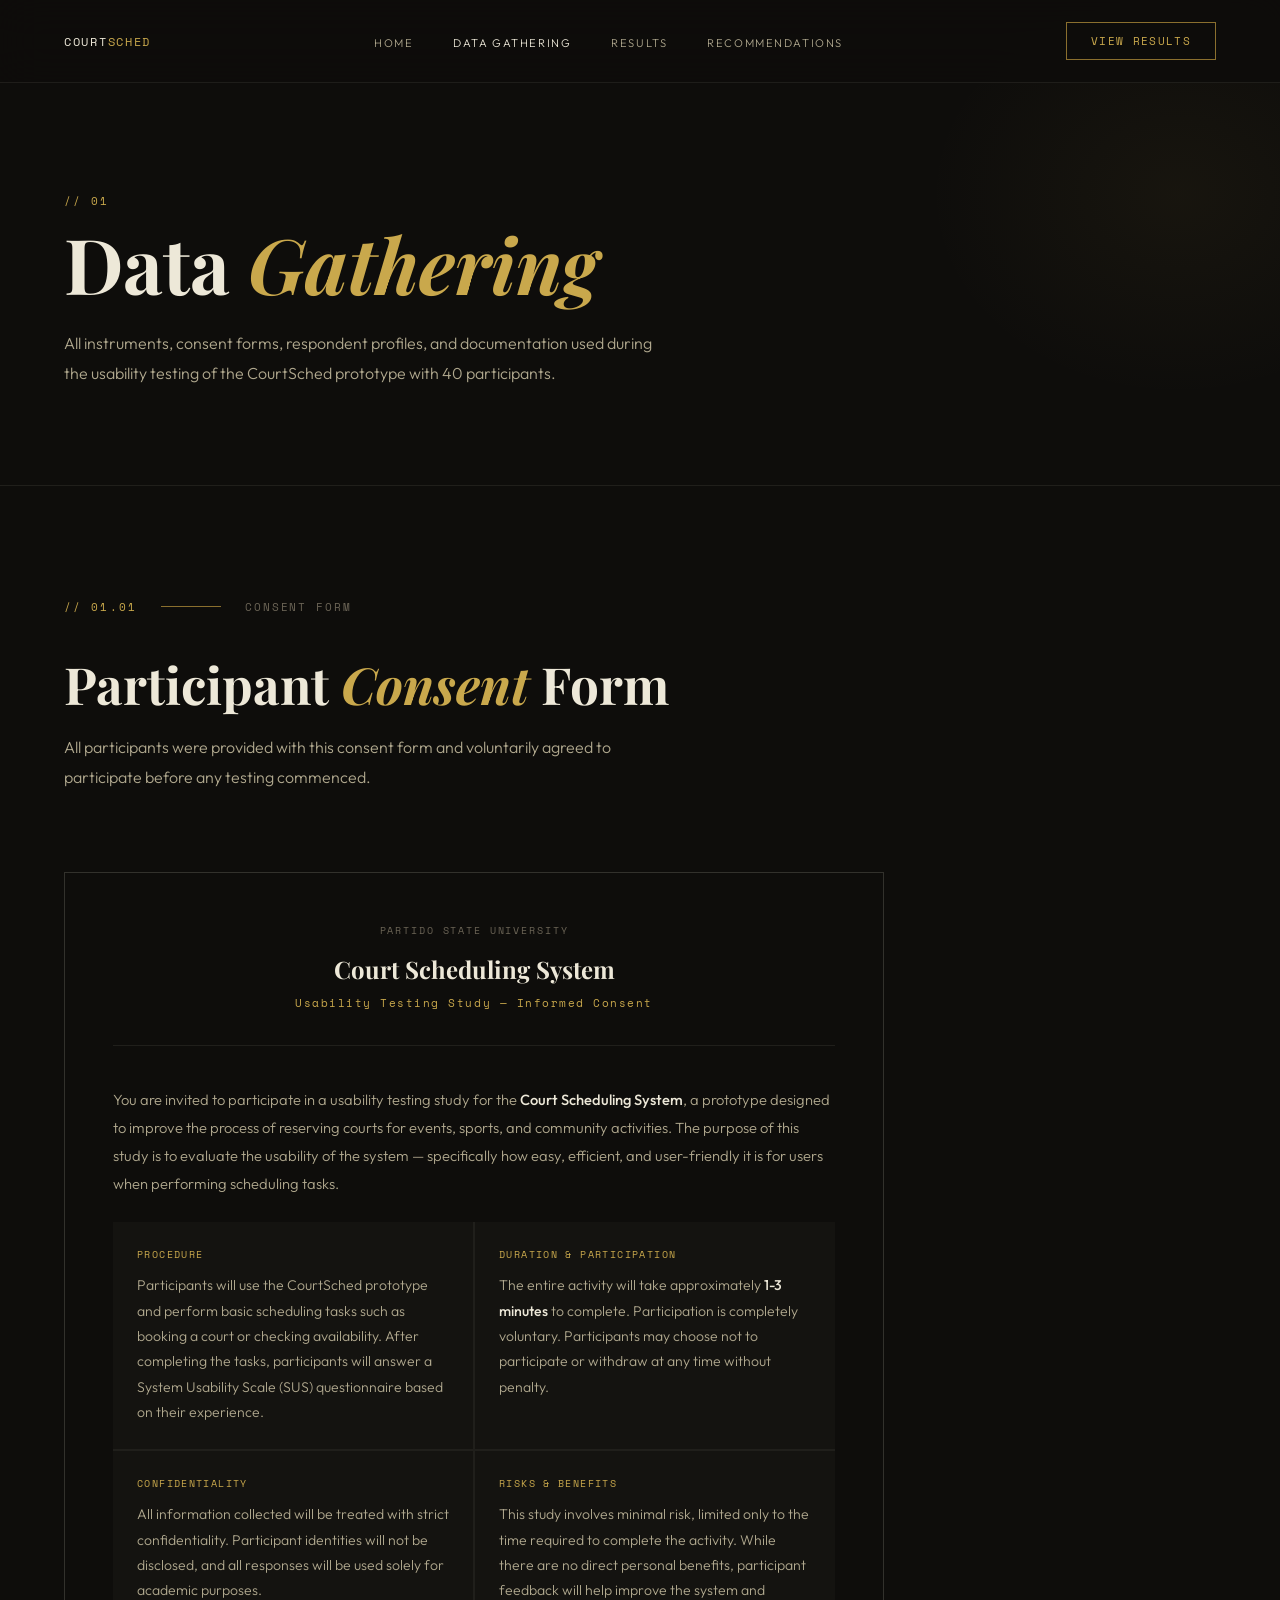
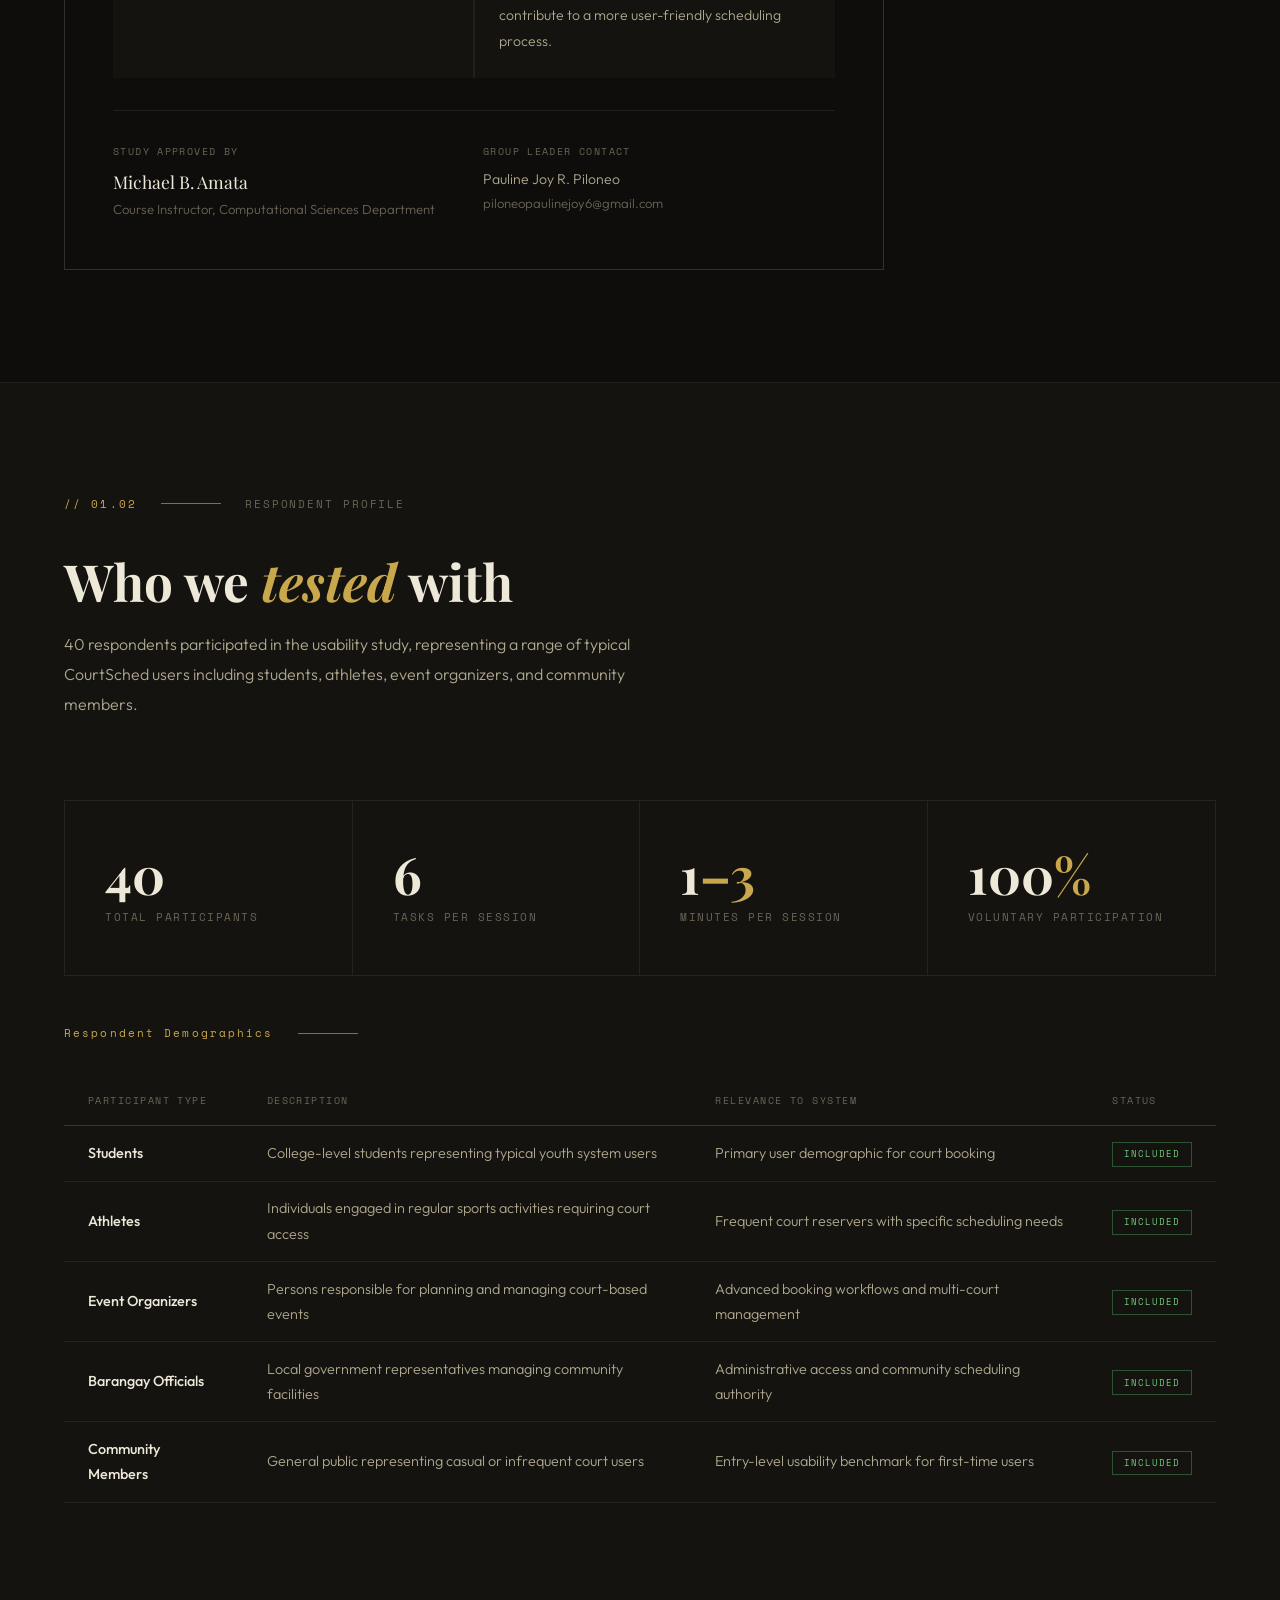
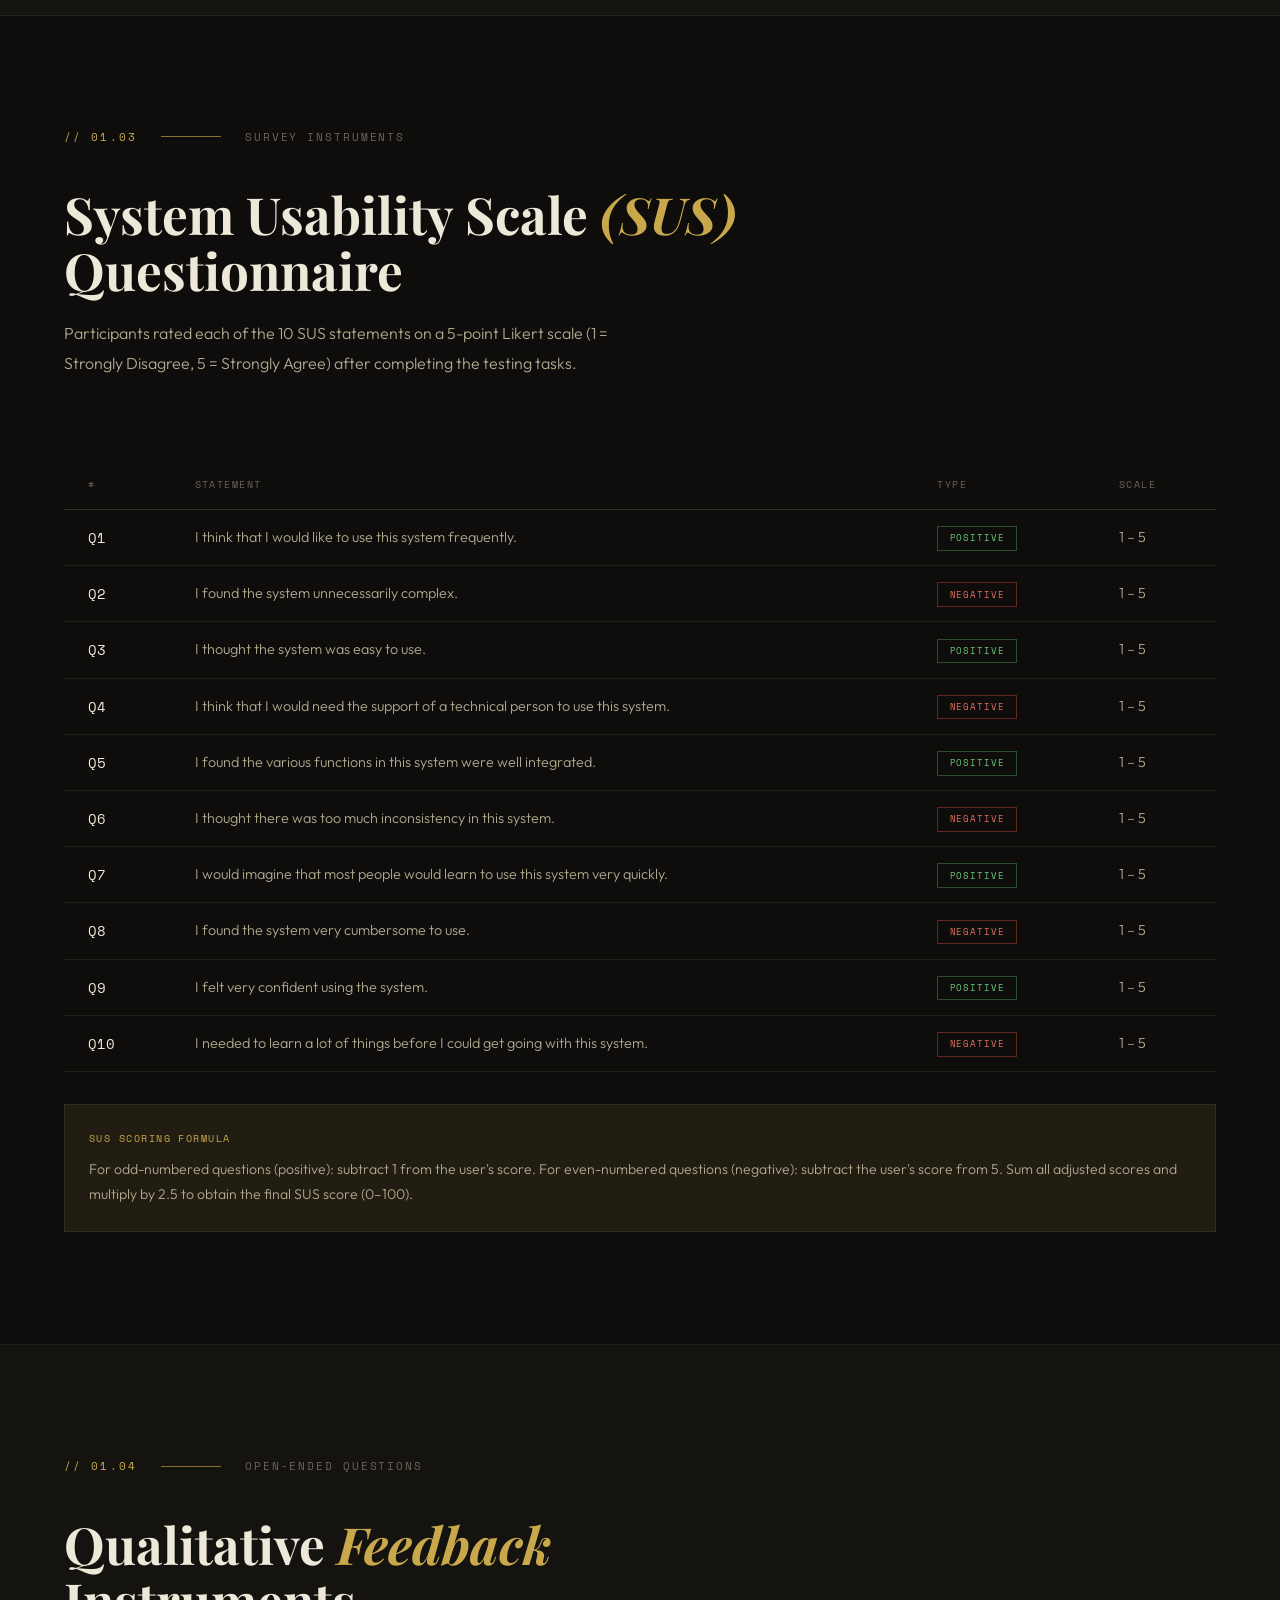
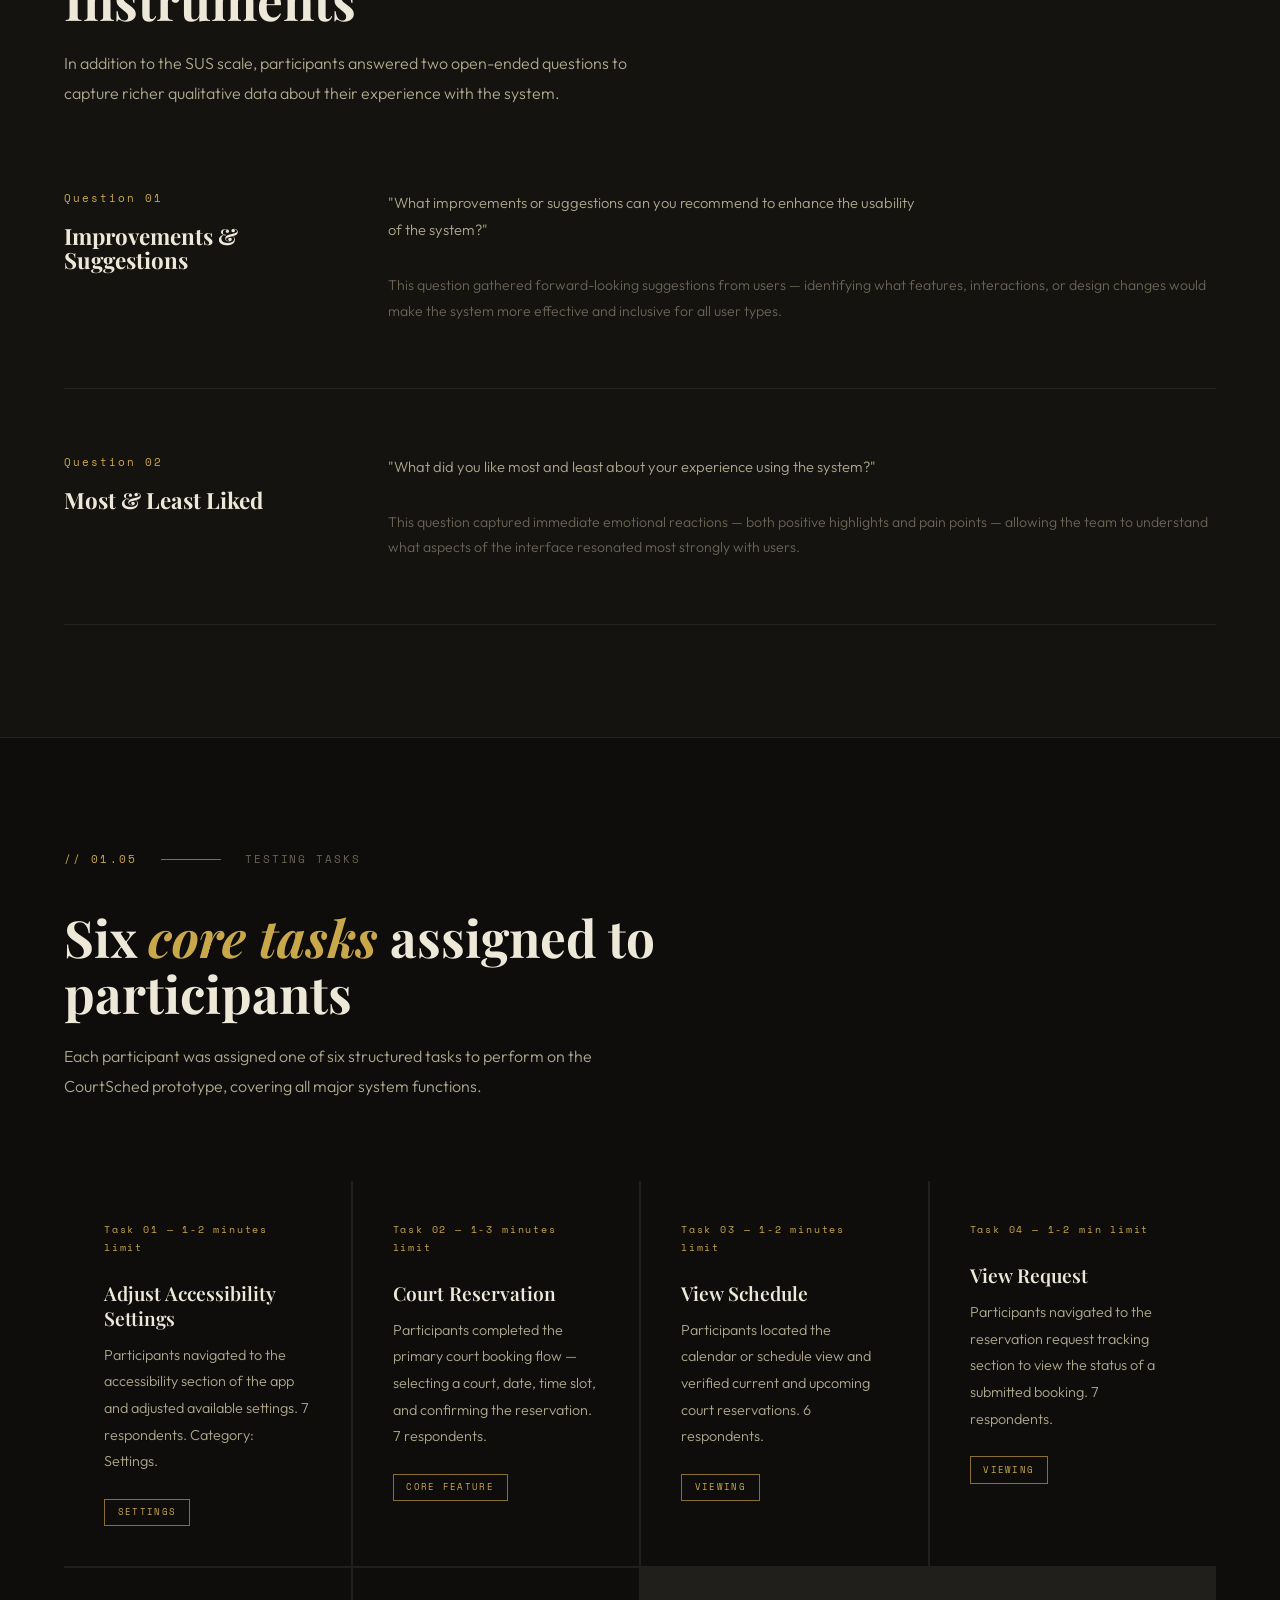
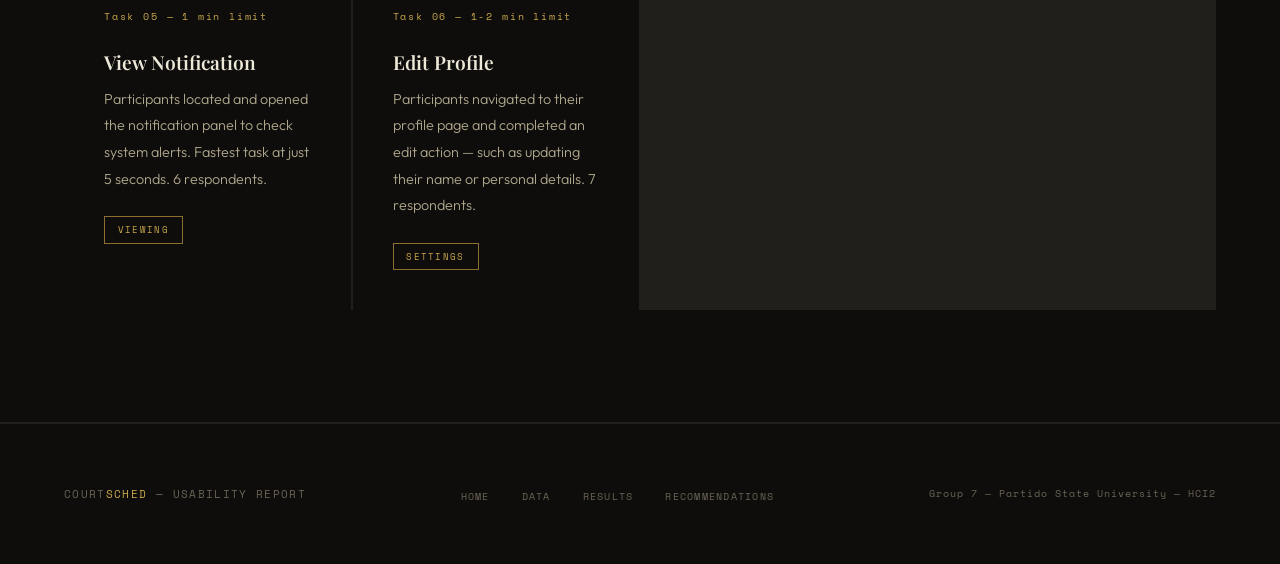
==== commit 37bded1d: "Update data-gathering.html" ====
--- a/data-gathering.html
+++ b/data-gathering.html
@@ -64,7 +64,7 @@
       </div>
       <div style="background:var(--bg2);padding:1.5rem">
         <div style="font-family:var(--mono);font-size:.62rem;letter-spacing:.14em;text-transform:uppercase;color:var(--gold);margin-bottom:.6rem">Duration &amp; Participation</div>
-        <p style="font-size:.88rem;color:var(--cream2);line-height:1.8">The entire activity will take approximately <strong style="color:var(--cream);font-weight:500">10–15 minutes</strong> to complete. Participation is completely voluntary. Participants may choose not to participate or withdraw at any time without penalty.</p>
+        <p style="font-size:.88rem;color:var(--cream2);line-height:1.8">The entire activity will take approximately <strong style="color:var(--cream);font-weight:500">1-3 minutes</strong> to complete. Participation is completely voluntary. Participants may choose not to participate or withdraw at any time without penalty.</p>
       </div>
       <div style="background:var(--bg2);padding:1.5rem">
         <div style="font-family:var(--mono);font-size:.62rem;letter-spacing:.14em;text-transform:uppercase;color:var(--gold);margin-bottom:.6rem">Confidentiality</div>
@@ -113,7 +113,7 @@
       <div class="cap">Tasks Per Session</div>
     </div>
     <div class="stat-item">
-      <div class="big">10<em>–15</em></div>
+      <div class="big">1<em>–3</em></div>
       <div class="cap">Minutes Per Session</div>
     </div>
     <div class="stat-item">
@@ -315,37 +315,37 @@
 
   <div class="card-wrap reveal">
     <div class="card">
-      <span class="card-num">Task 01 &mdash; 30 sec - 1 minutes limit</span>
+      <span class="card-num">Task 01 &mdash; 1-2 minutes limit</span>
       <h3>Adjust Accessibility Settings</h3>
       <p>Participants navigated to the accessibility section of the app and adjusted available settings. 7 respondents. Category: Settings.</p>
       <span class="card-tag">Settings</span>
     </div>
     <div class="card">
-      <span class="card-num">Task 02 &mdash;  30 sec - 1 minutes limit</span>
+      <span class="card-num">Task 02 &mdash;  1-3 minutes limit</span>
       <h3>Court Reservation</h3>
       <p>Participants completed the primary court booking flow — selecting a court, date, time slot, and confirming the reservation. 7 respondents.</p>
       <span class="card-tag">Core Feature</span>
     </div>
     <div class="card">
-      <span class="card-num">Task 03 &mdash;  30 sec limit</span>
+      <span class="card-num">Task 03 &mdash;  1-2 minutes limit</span>
       <h3>View Schedule</h3>
       <p>Participants located the calendar or schedule view and verified current and upcoming court reservations. 6 respondents.</p>
       <span class="card-tag">Viewing</span>
     </div>
     <div class="card">
-      <span class="card-num">Task 04 &mdash;  30 sec - 1 minutes limit</span>
+      <span class="card-num">Task 04 &mdash;  1-2 min limit</span>
       <h3>View Request</h3>
       <p>Participants navigated to the reservation request tracking section to view the status of a submitted booking. 7 respondents.</p>
       <span class="card-tag">Viewing</span>
     </div>
     <div class="card">
-      <span class="card-num">Task 05 &mdash; 15 sec limit</span>
+      <span class="card-num">Task 05 &mdash; 1 min limit</span>
       <h3>View Notification</h3>
       <p>Participants located and opened the notification panel to check system alerts. Fastest task at just 5 seconds. 6 respondents.</p>
       <span class="card-tag">Viewing</span>
     </div>
     <div class="card">
-      <span class="card-num">Task 06 &mdash; 1 minutes limit</span>
+      <span class="card-num">Task 06 &mdash; 1-2 min limit</span>
       <h3>Edit Profile</h3>
       <p>Participants navigated to their profile page and completed an edit action — such as updating their name or personal details. 7 respondents.</p>
       <span class="card-tag">Settings</span>
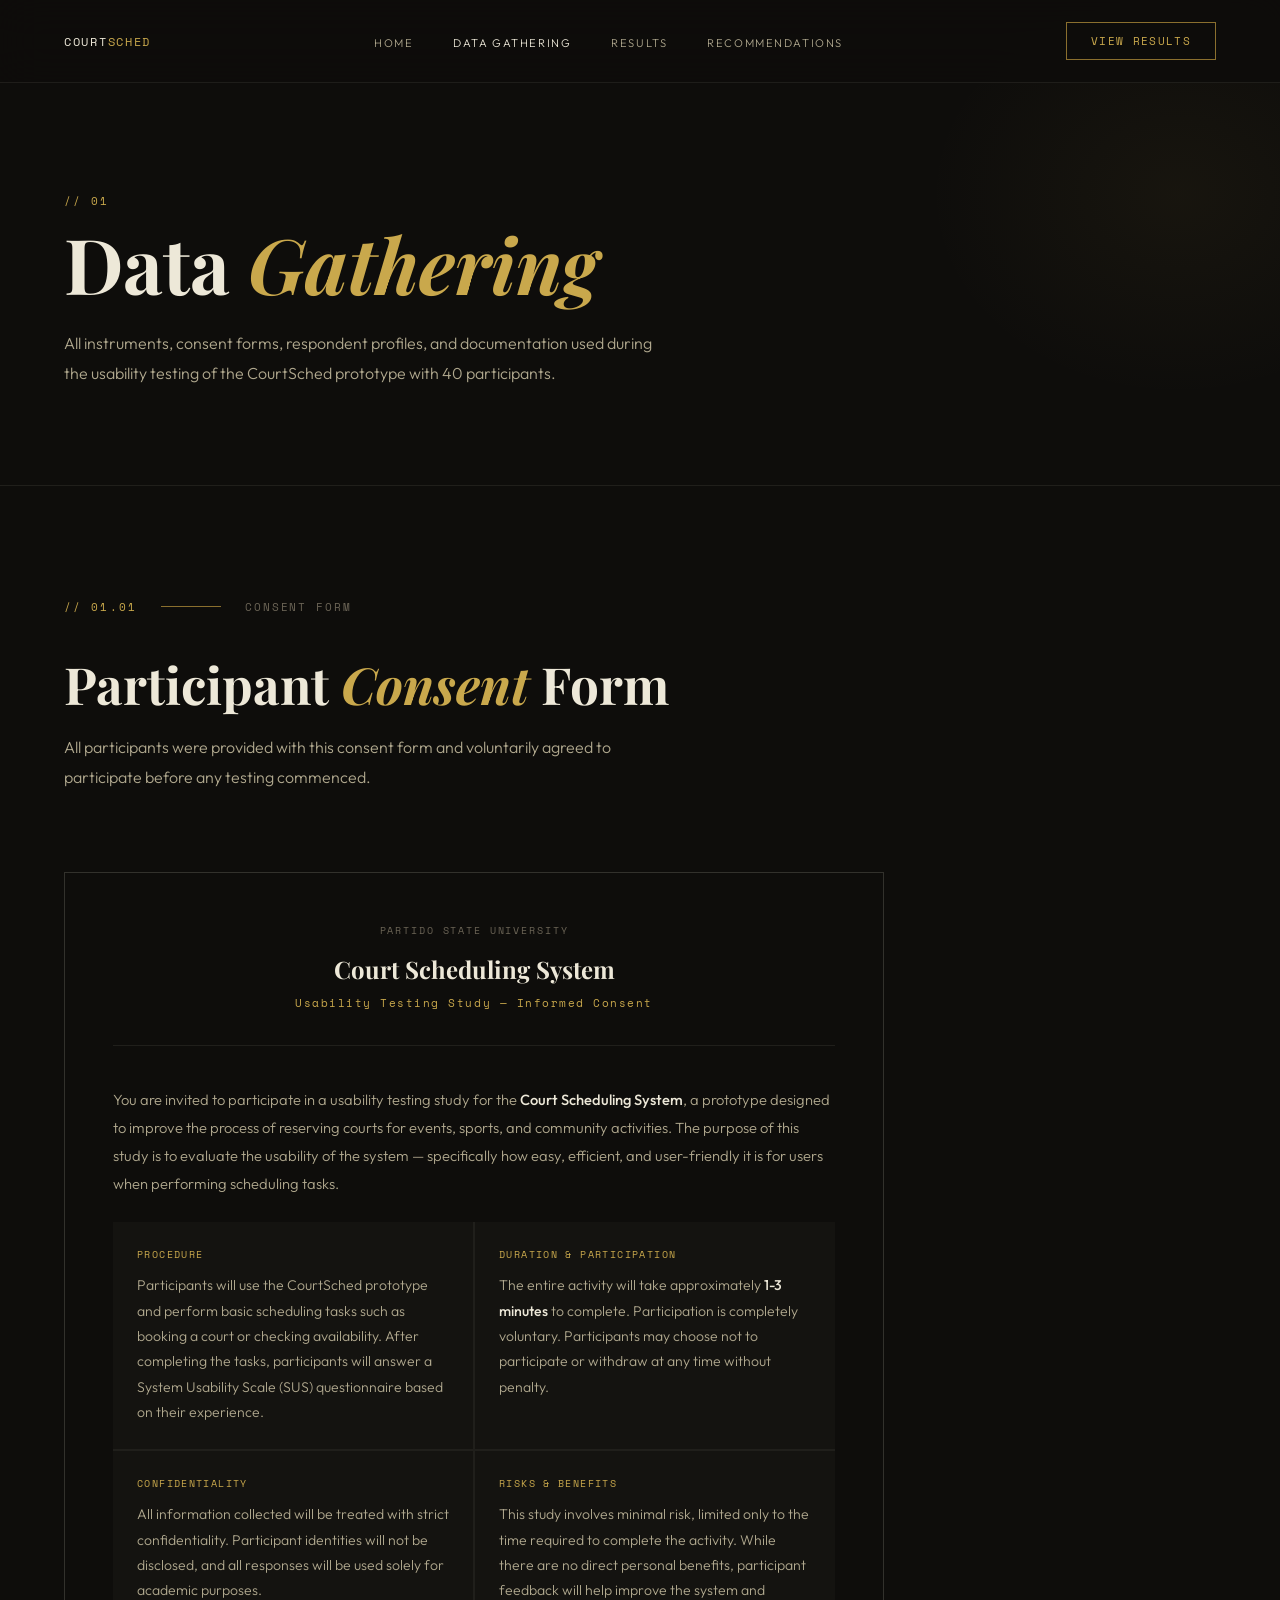
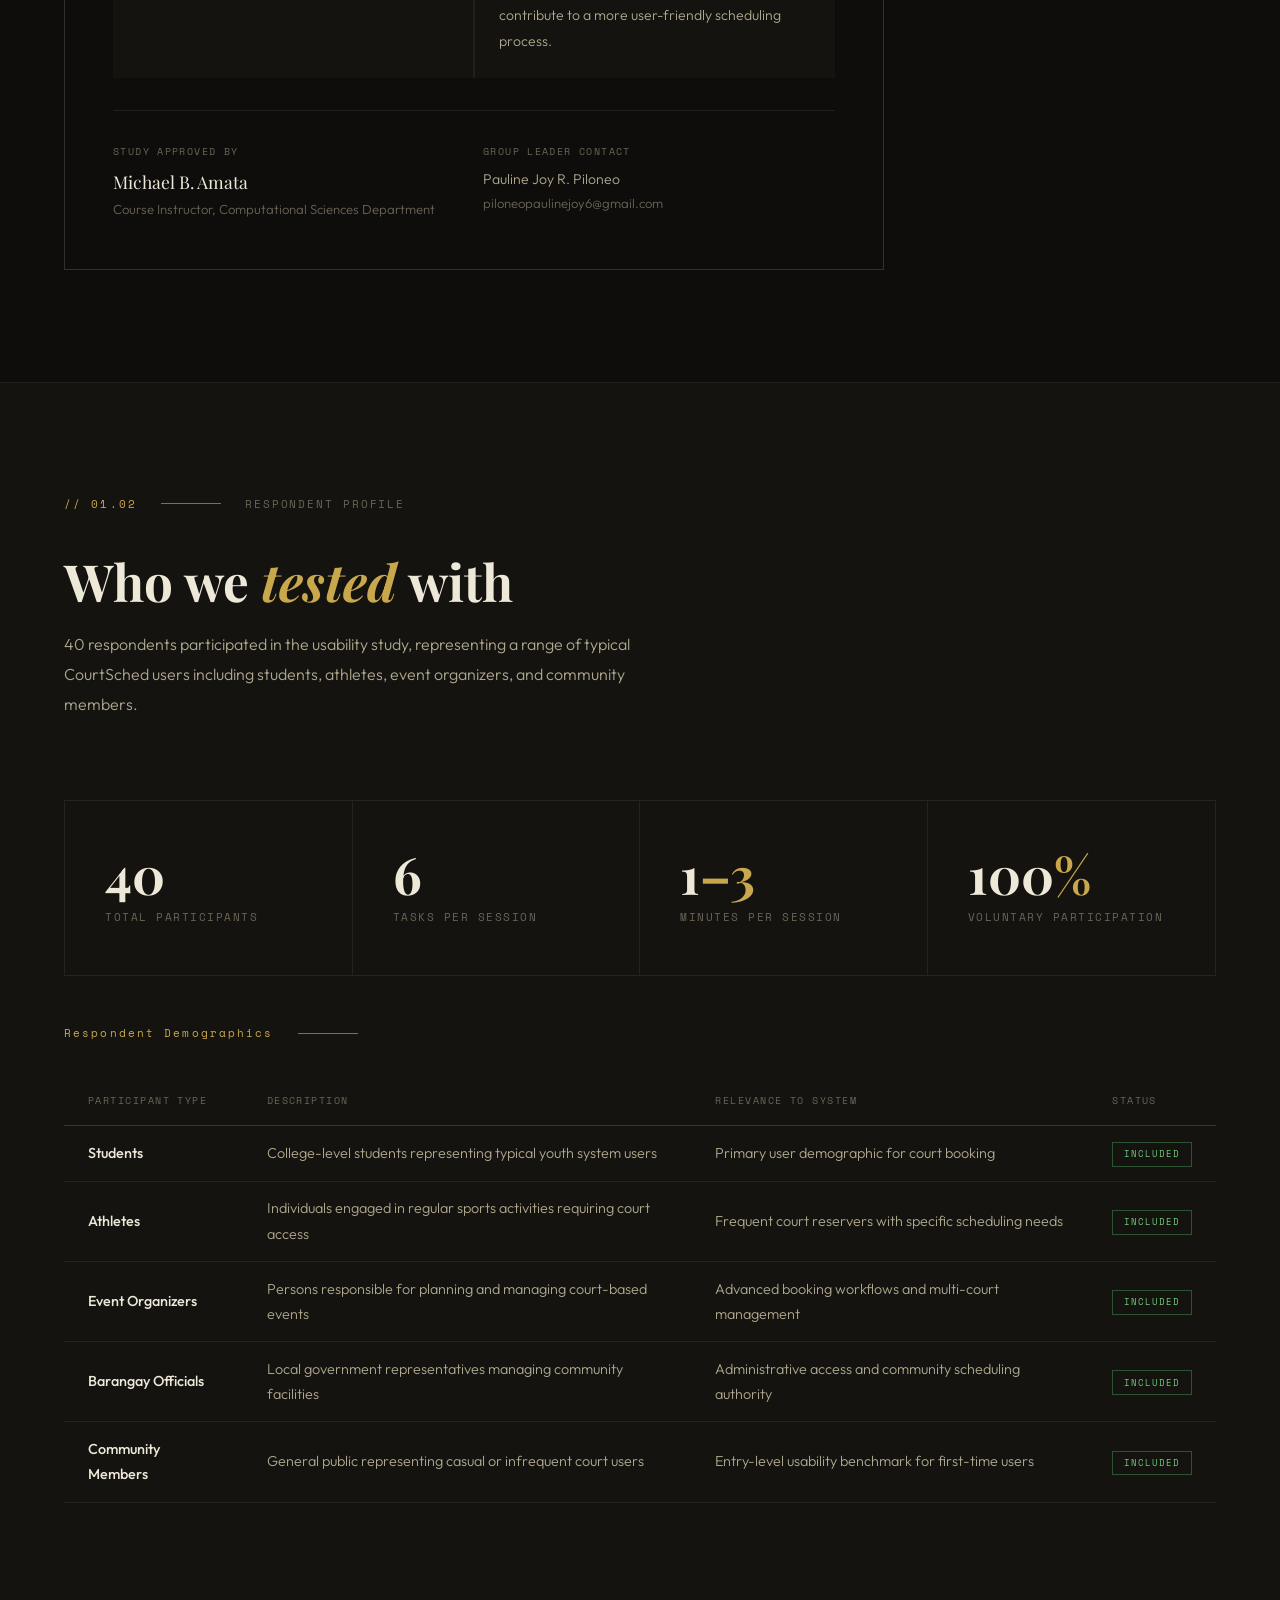
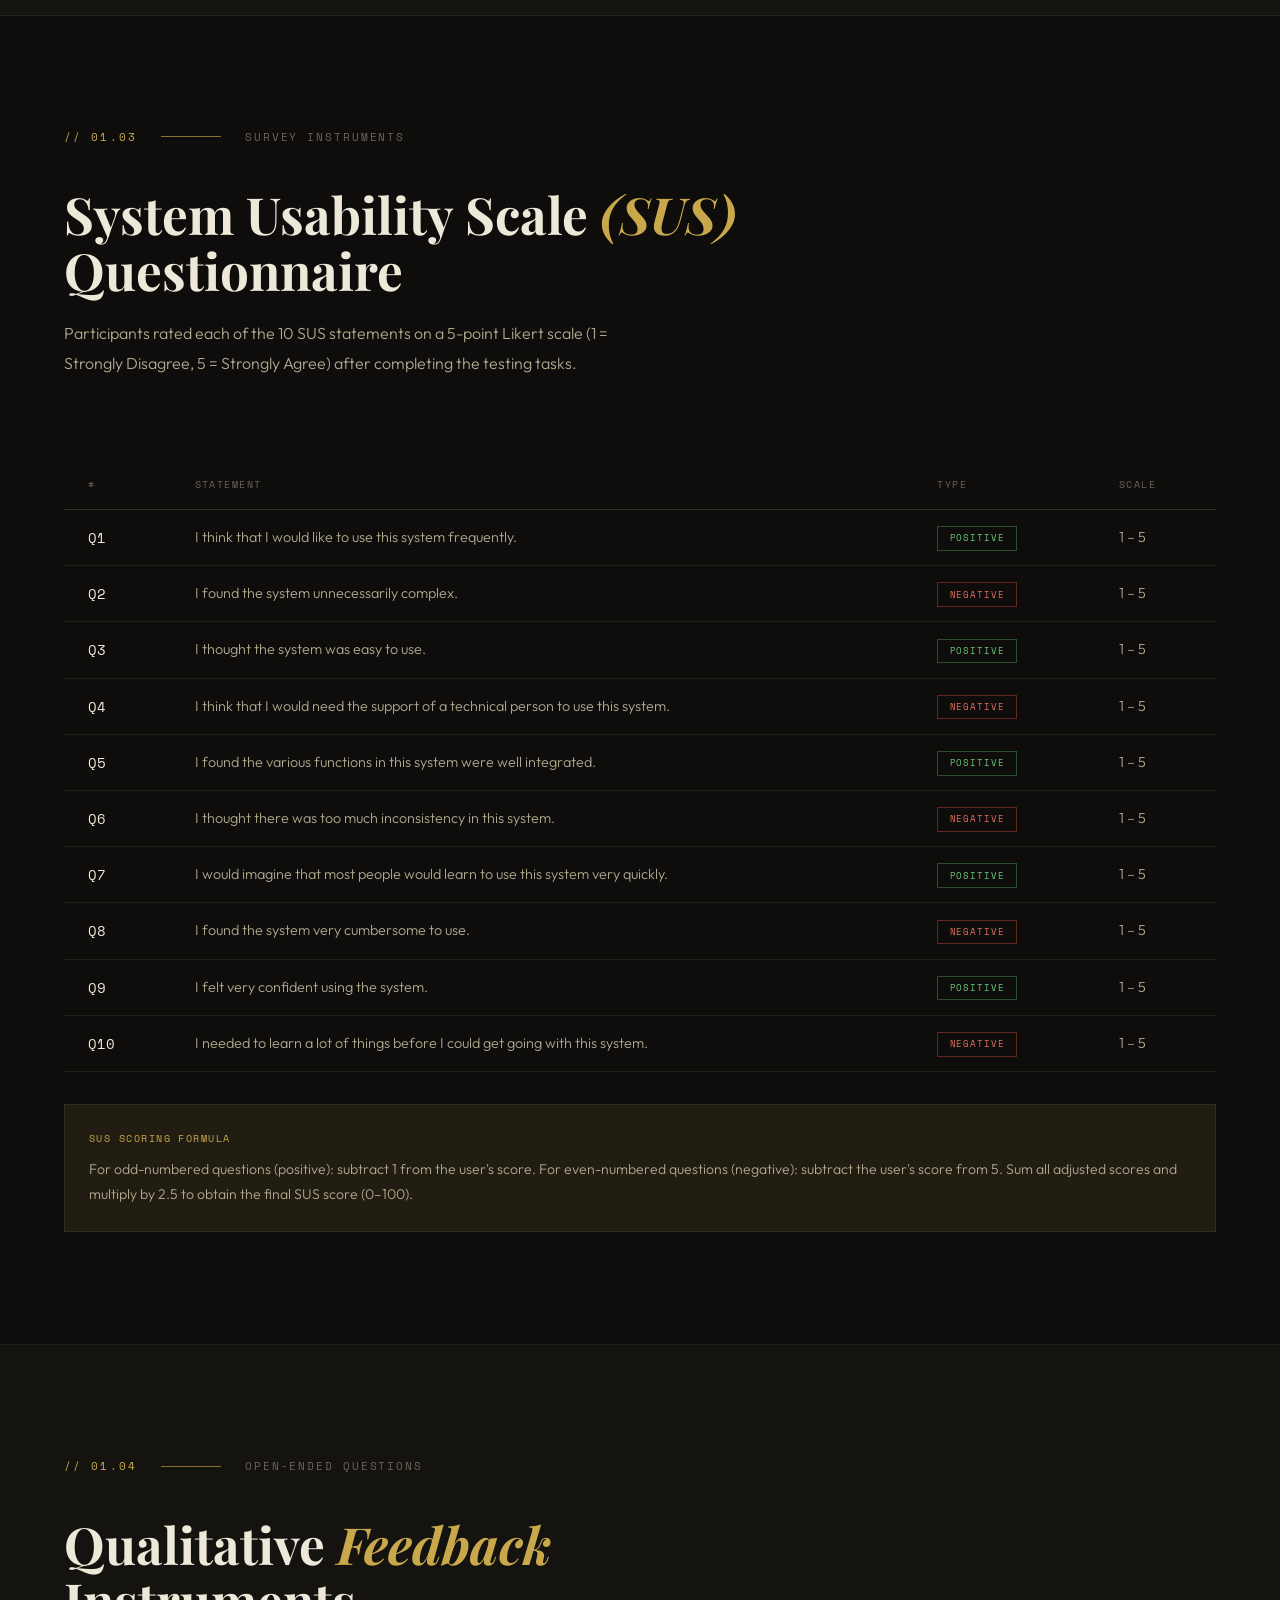
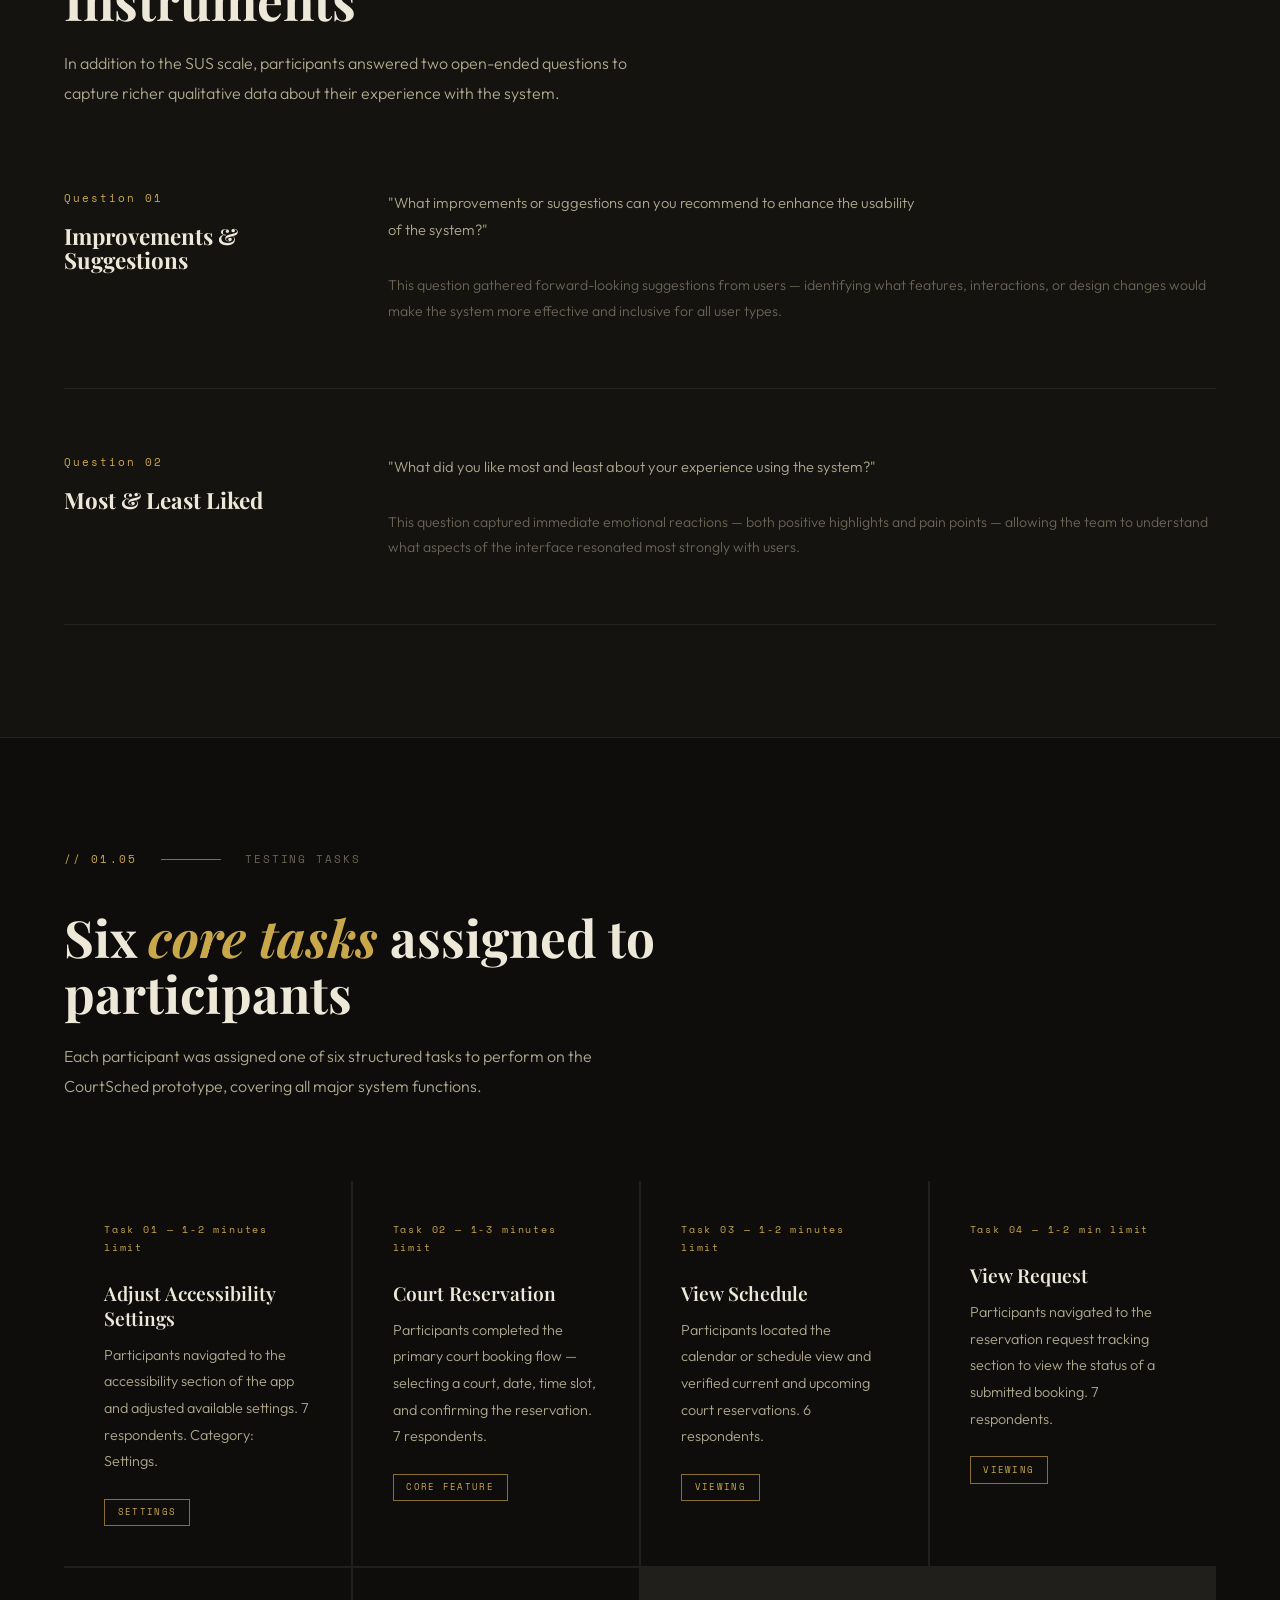
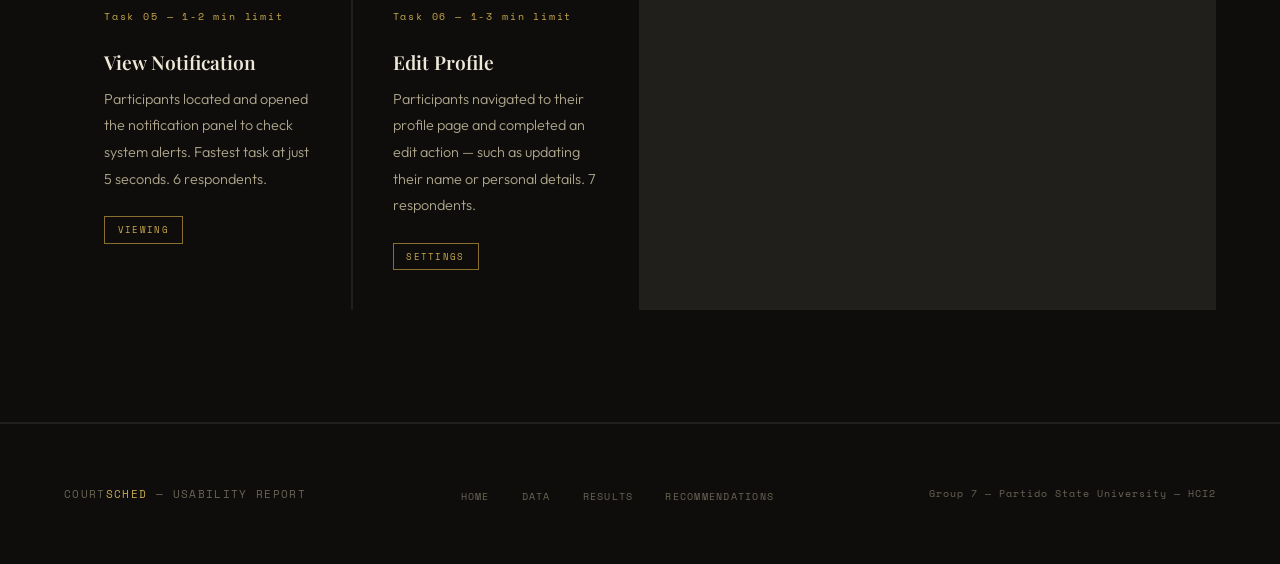
==== commit a303c411: "Update data-gathering.html" ====
--- a/data-gathering.html
+++ b/data-gathering.html
@@ -339,13 +339,13 @@
       <span class="card-tag">Viewing</span>
     </div>
     <div class="card">
-      <span class="card-num">Task 05 &mdash; 1 min limit</span>
+      <span class="card-num">Task 05 &mdash; 1-2 min limit</span>
       <h3>View Notification</h3>
       <p>Participants located and opened the notification panel to check system alerts. Fastest task at just 5 seconds. 6 respondents.</p>
       <span class="card-tag">Viewing</span>
     </div>
     <div class="card">
-      <span class="card-num">Task 06 &mdash; 1-2 min limit</span>
+      <span class="card-num">Task 06 &mdash; 1-3 min limit</span>
       <h3>Edit Profile</h3>
       <p>Participants navigated to their profile page and completed an edit action — such as updating their name or personal details. 7 respondents.</p>
       <span class="card-tag">Settings</span>
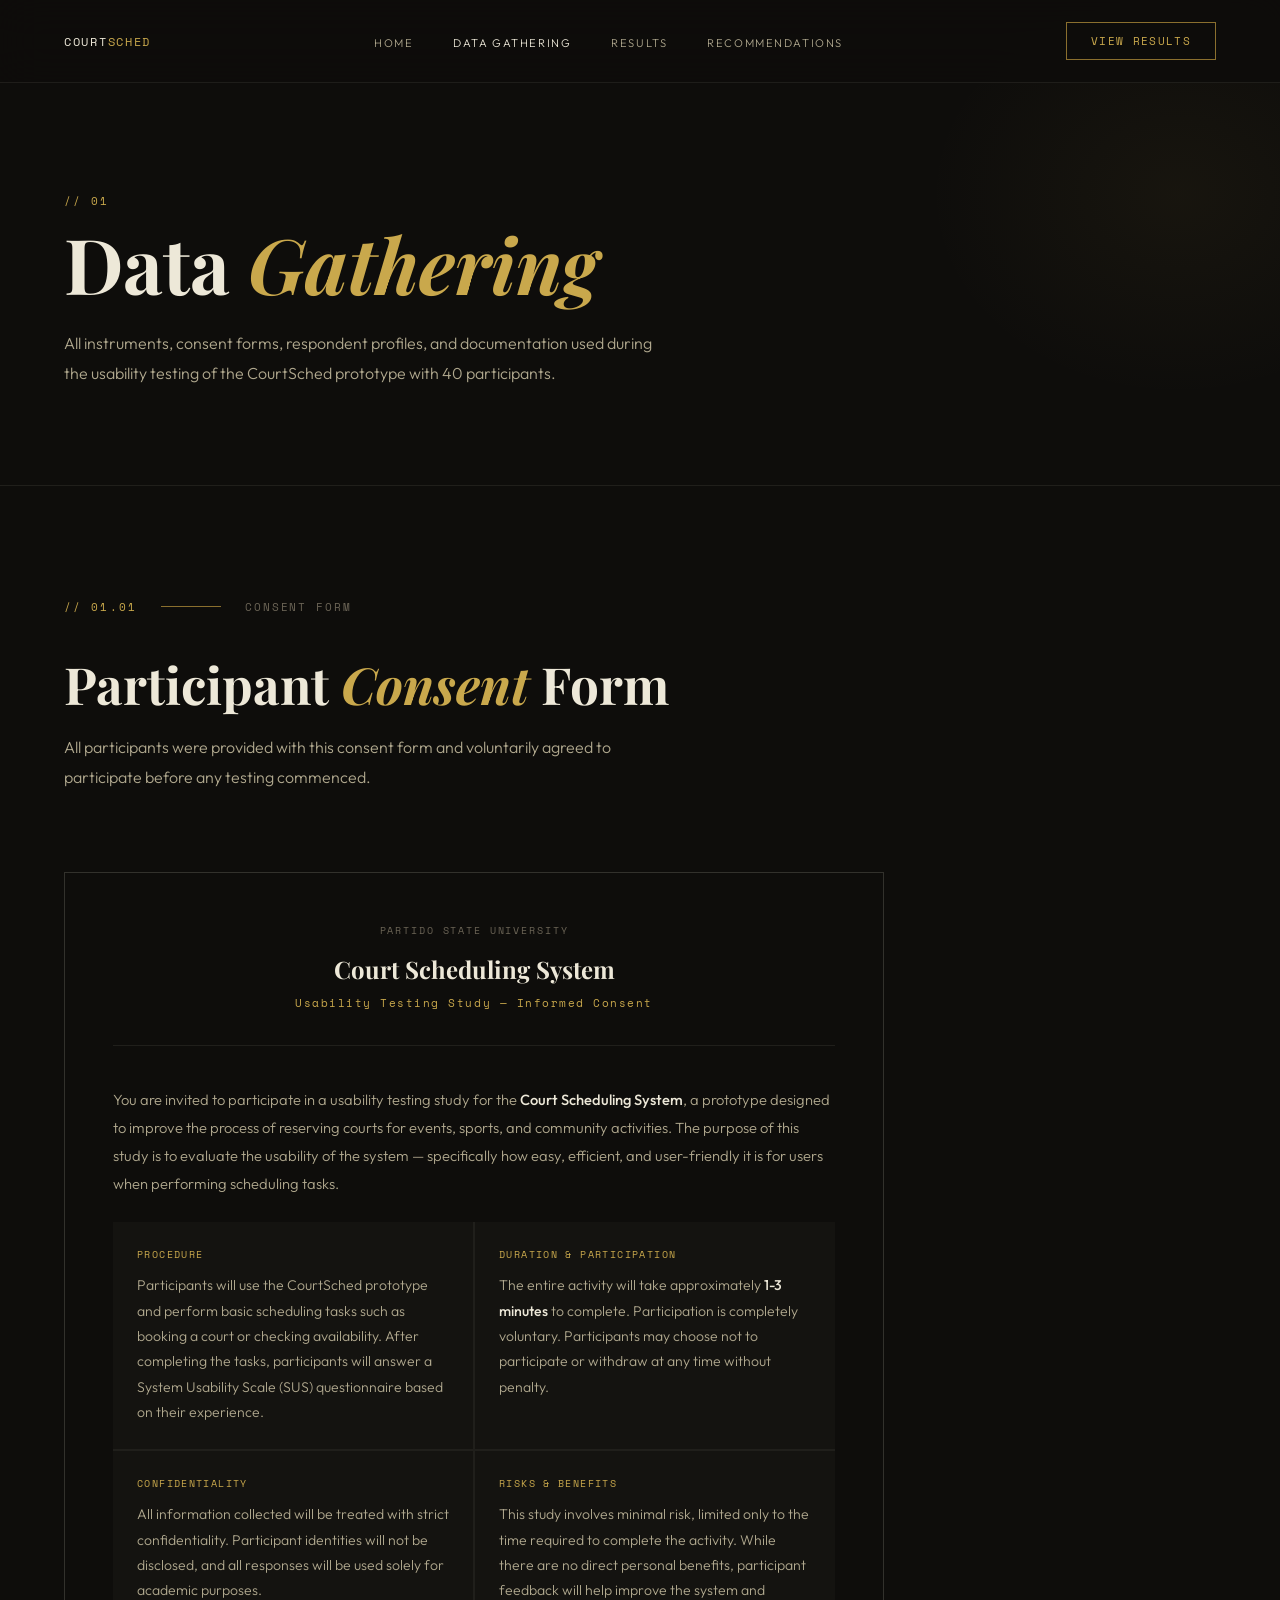
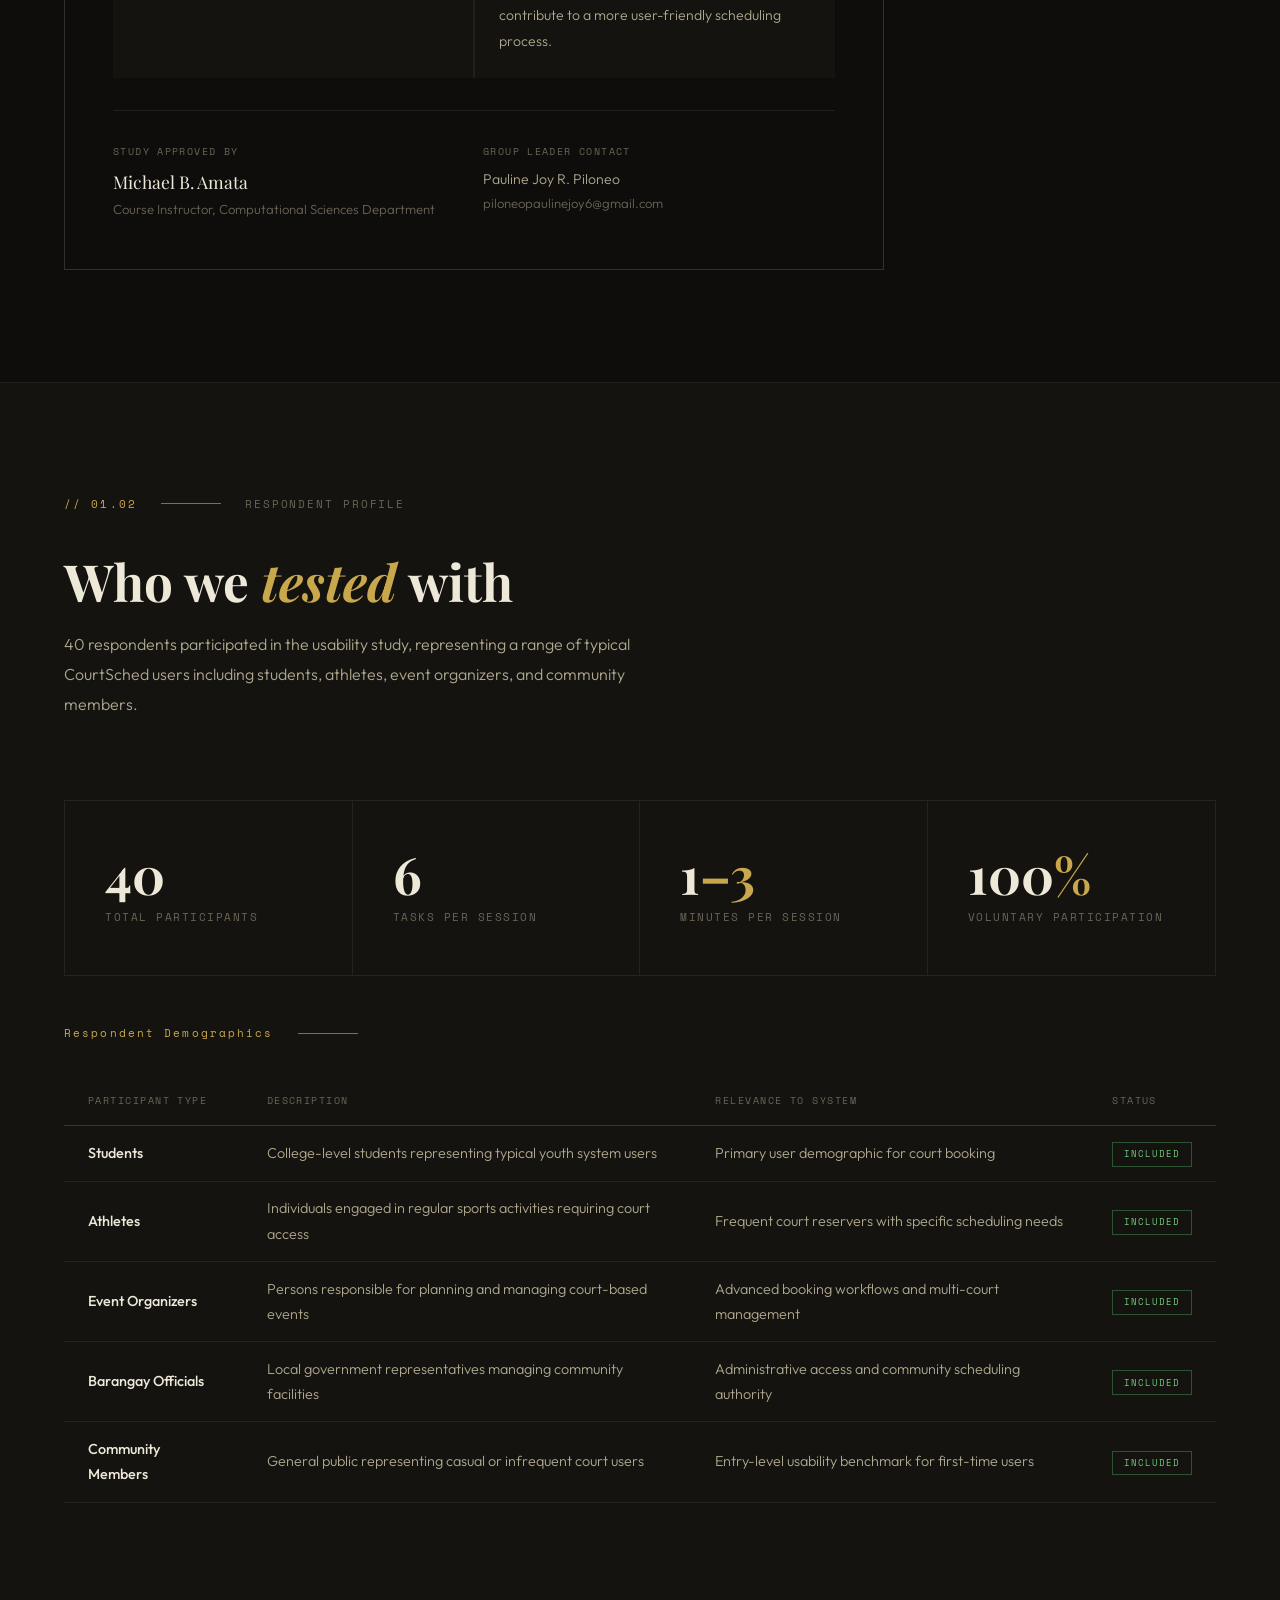
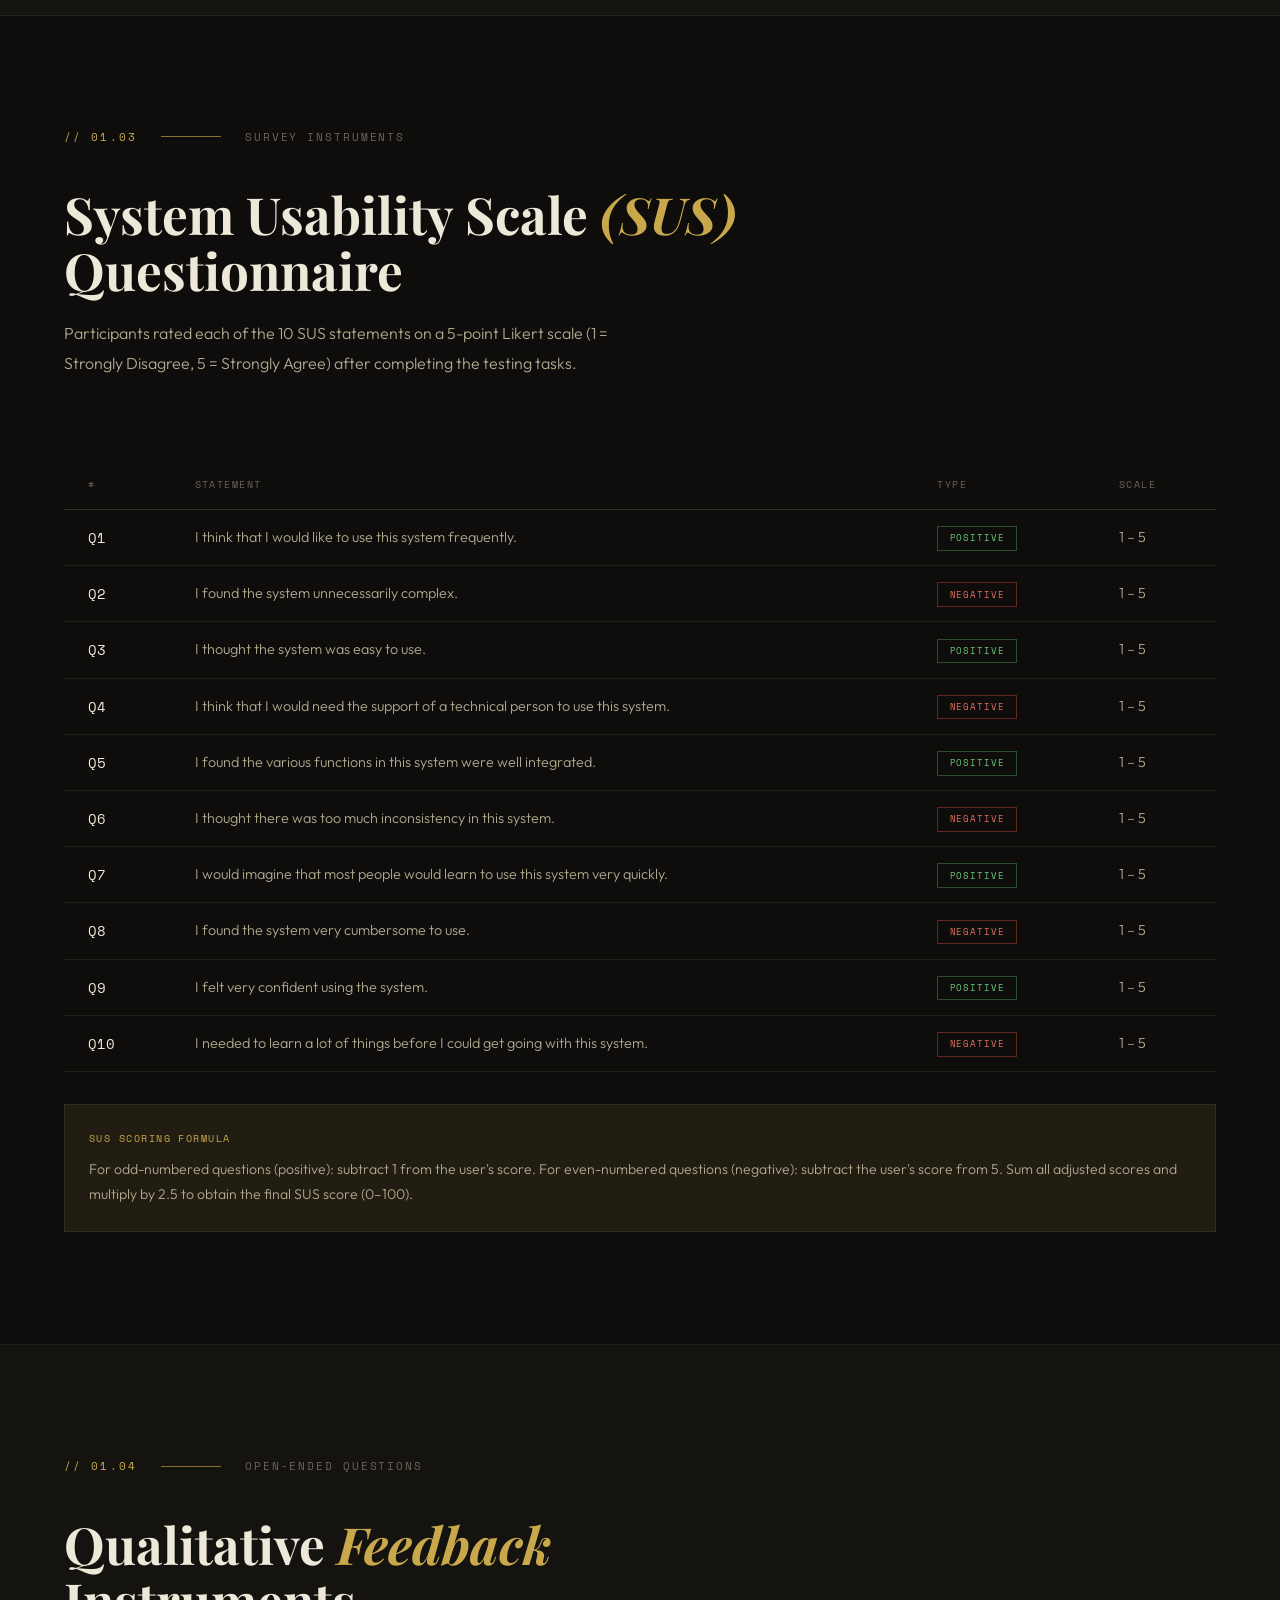
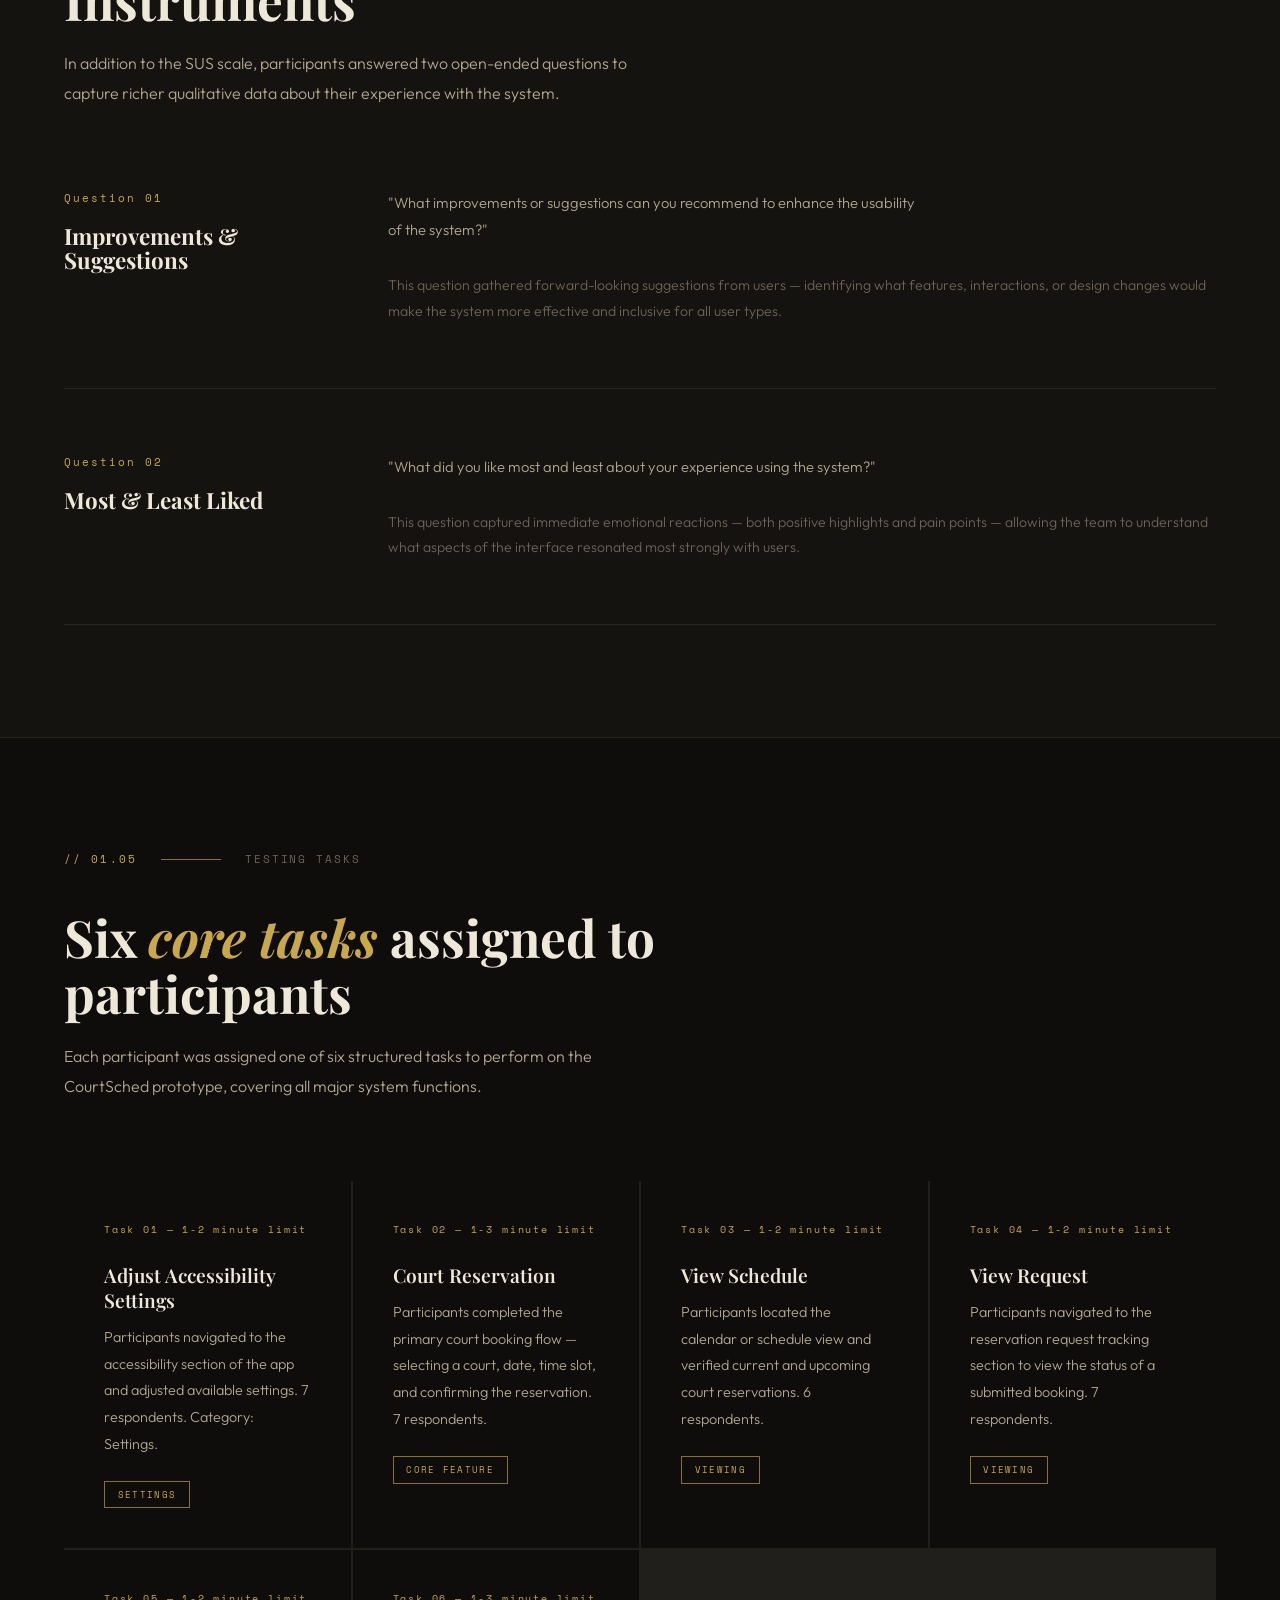
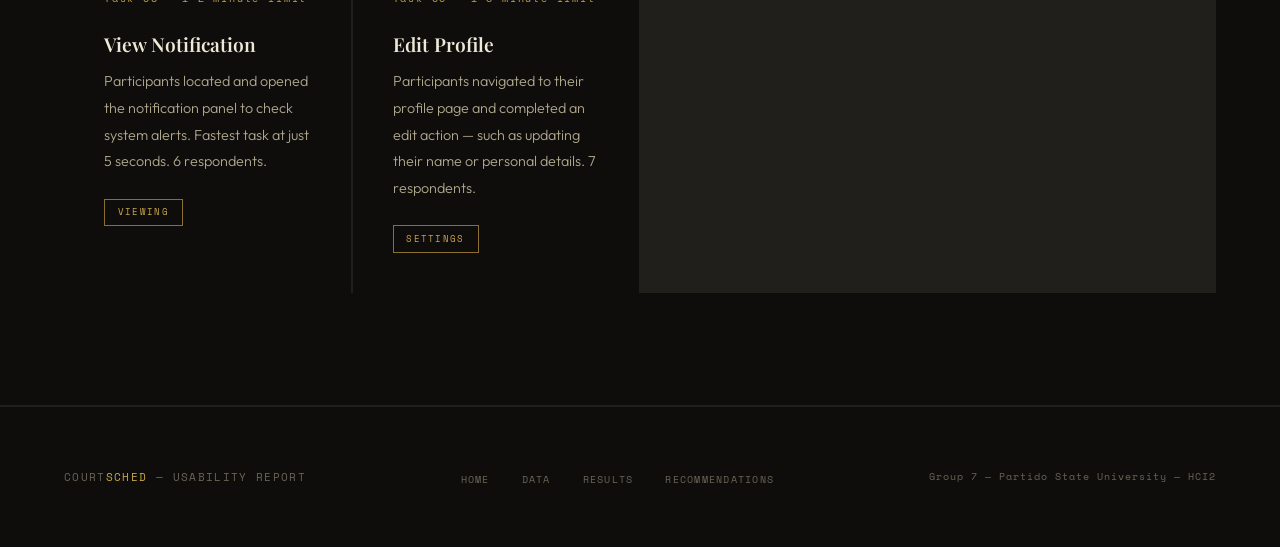
==== commit 4a547083: "Update data-gathering.html" ====
--- a/data-gathering.html
+++ b/data-gathering.html
@@ -315,37 +315,37 @@
 
   <div class="card-wrap reveal">
     <div class="card">
-      <span class="card-num">Task 01 &mdash; 1-2 minutes limit</span>
+      <span class="card-num">Task 01 &mdash; 1-2 minute limit</span>
       <h3>Adjust Accessibility Settings</h3>
       <p>Participants navigated to the accessibility section of the app and adjusted available settings. 7 respondents. Category: Settings.</p>
       <span class="card-tag">Settings</span>
     </div>
     <div class="card">
-      <span class="card-num">Task 02 &mdash;  1-3 minutes limit</span>
+      <span class="card-num">Task 02 &mdash;  1-3 minute limit</span>
       <h3>Court Reservation</h3>
       <p>Participants completed the primary court booking flow — selecting a court, date, time slot, and confirming the reservation. 7 respondents.</p>
       <span class="card-tag">Core Feature</span>
     </div>
     <div class="card">
-      <span class="card-num">Task 03 &mdash;  1-2 minutes limit</span>
+      <span class="card-num">Task 03 &mdash;  1-2 minute limit</span>
       <h3>View Schedule</h3>
       <p>Participants located the calendar or schedule view and verified current and upcoming court reservations. 6 respondents.</p>
       <span class="card-tag">Viewing</span>
     </div>
     <div class="card">
-      <span class="card-num">Task 04 &mdash;  1-2 min limit</span>
+      <span class="card-num">Task 04 &mdash;  1-2 minute limit</span>
       <h3>View Request</h3>
       <p>Participants navigated to the reservation request tracking section to view the status of a submitted booking. 7 respondents.</p>
       <span class="card-tag">Viewing</span>
     </div>
     <div class="card">
-      <span class="card-num">Task 05 &mdash; 1-2 min limit</span>
+      <span class="card-num">Task 05 &mdash; 1-2 minute limit</span>
       <h3>View Notification</h3>
       <p>Participants located and opened the notification panel to check system alerts. Fastest task at just 5 seconds. 6 respondents.</p>
       <span class="card-tag">Viewing</span>
     </div>
     <div class="card">
-      <span class="card-num">Task 06 &mdash; 1-3 min limit</span>
+      <span class="card-num">Task 06 &mdash; 1-3 minute limit</span>
       <h3>Edit Profile</h3>
       <p>Participants navigated to their profile page and completed an edit action — such as updating their name or personal details. 7 respondents.</p>
       <span class="card-tag">Settings</span>
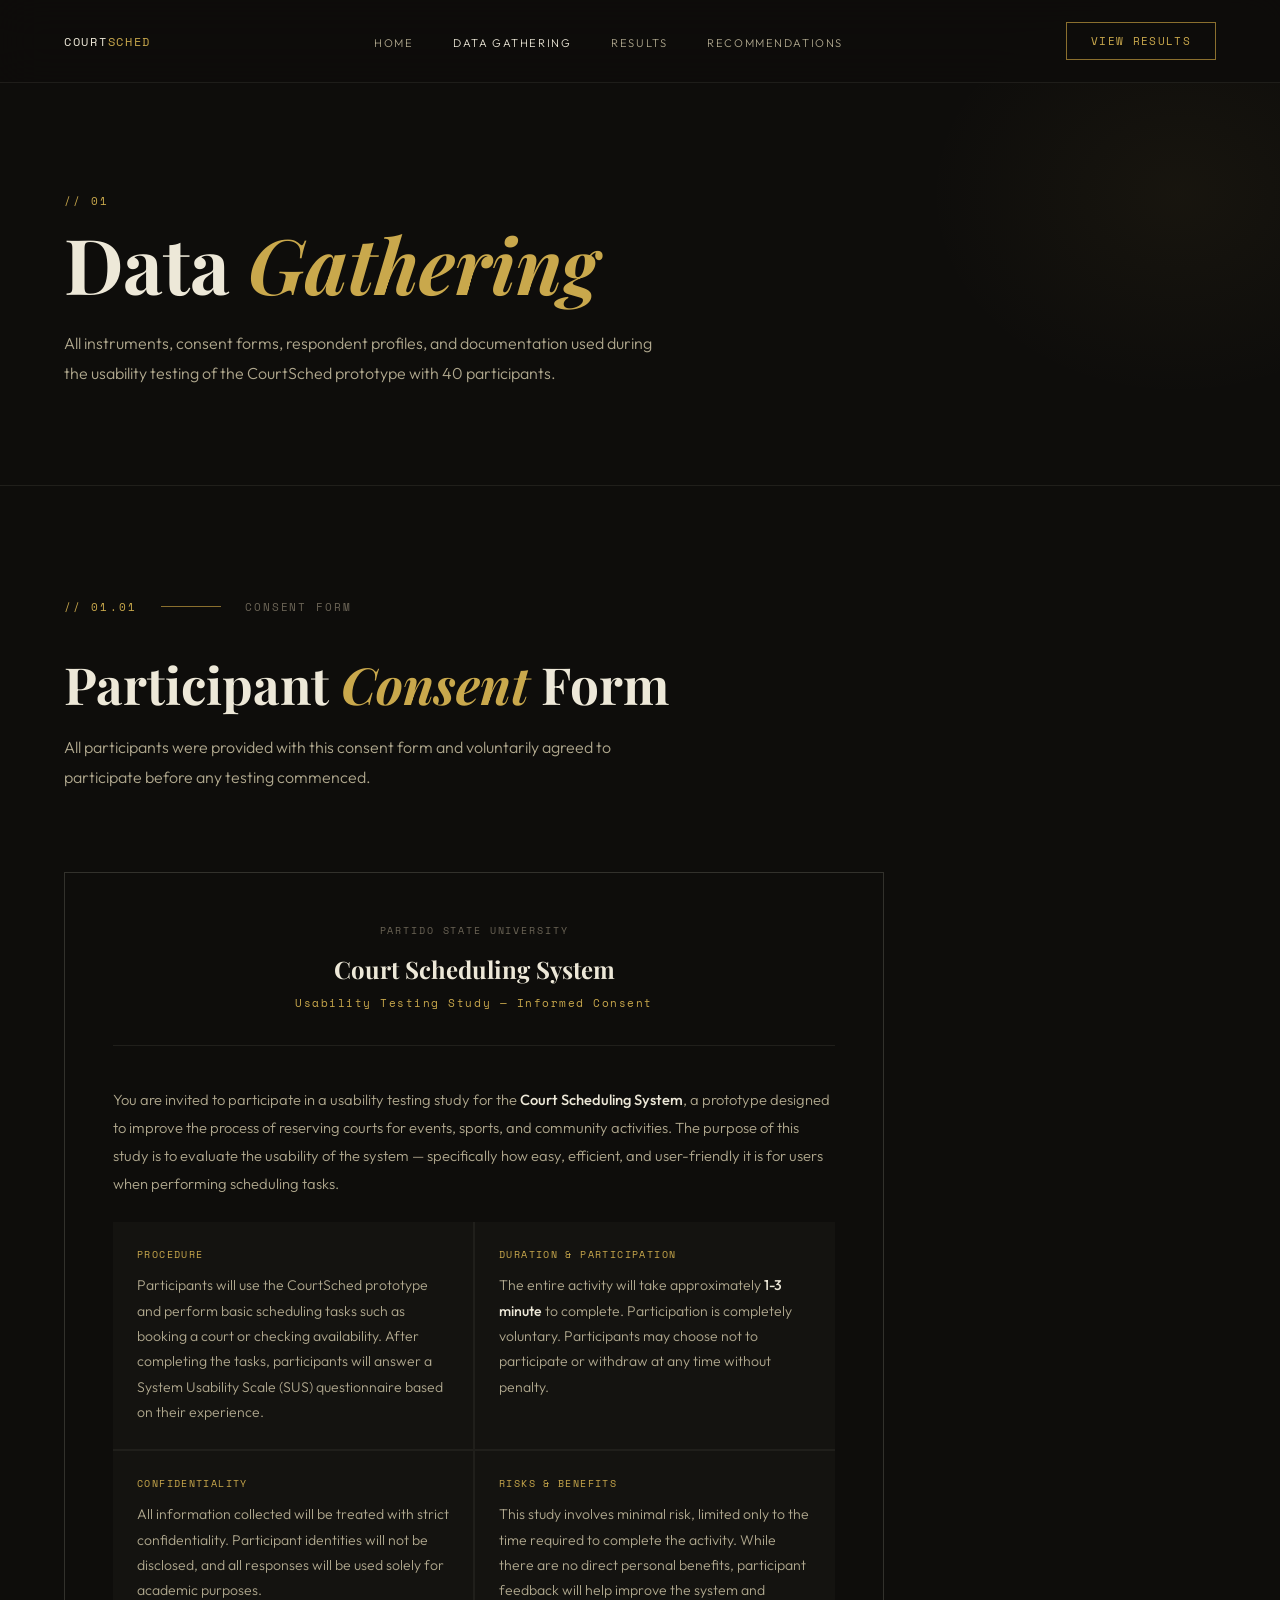
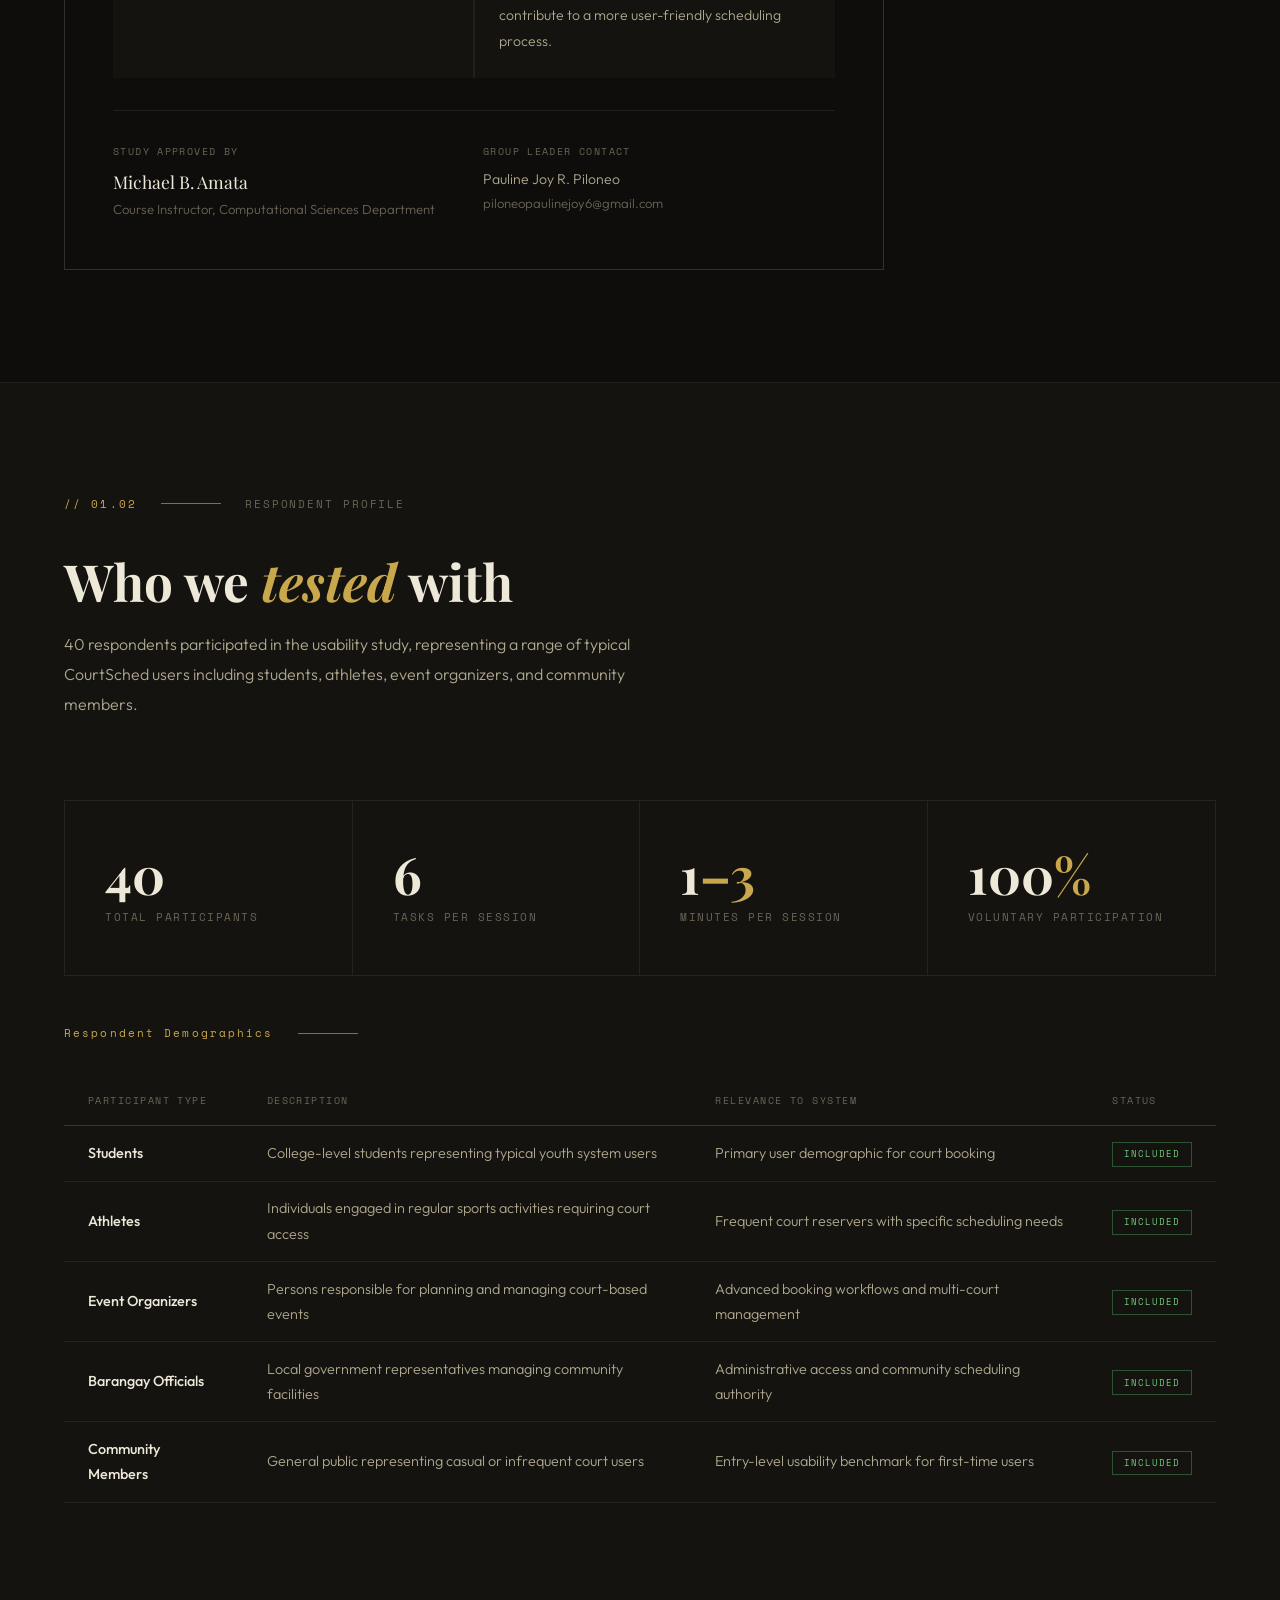
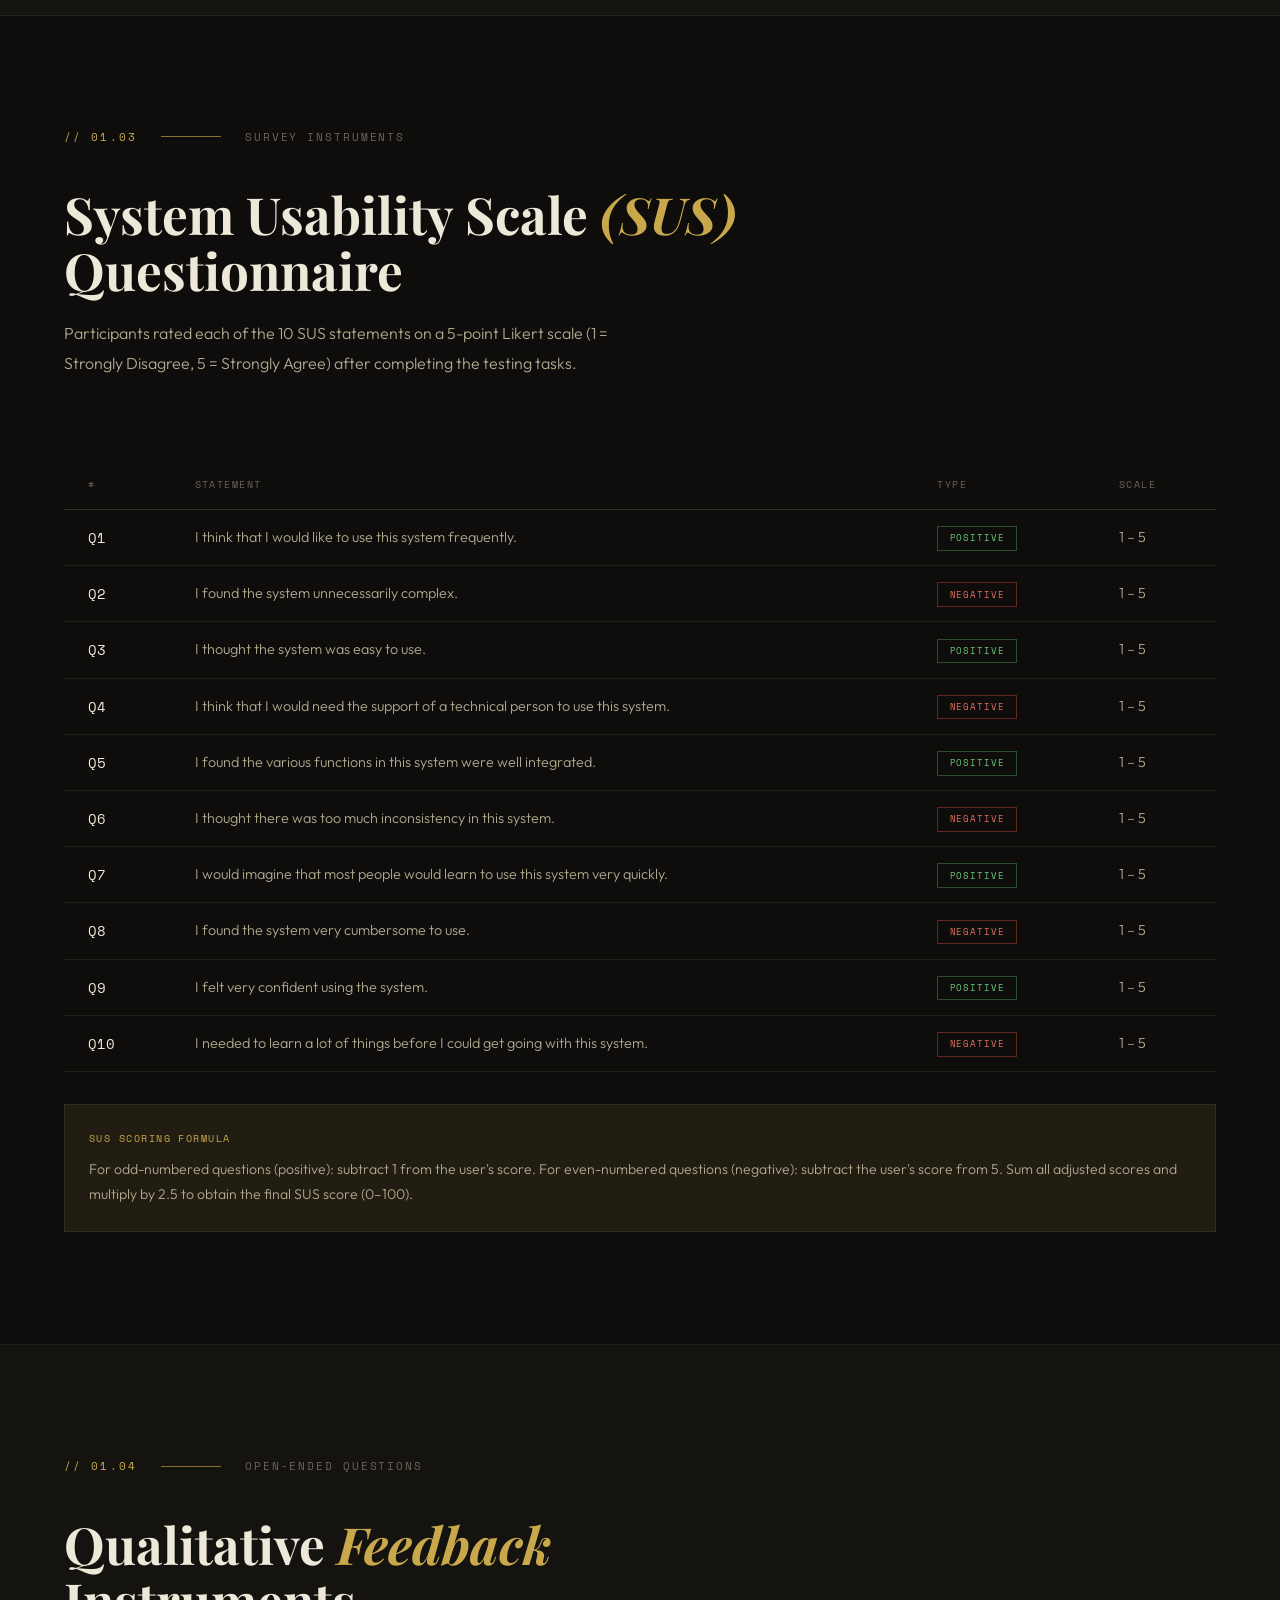
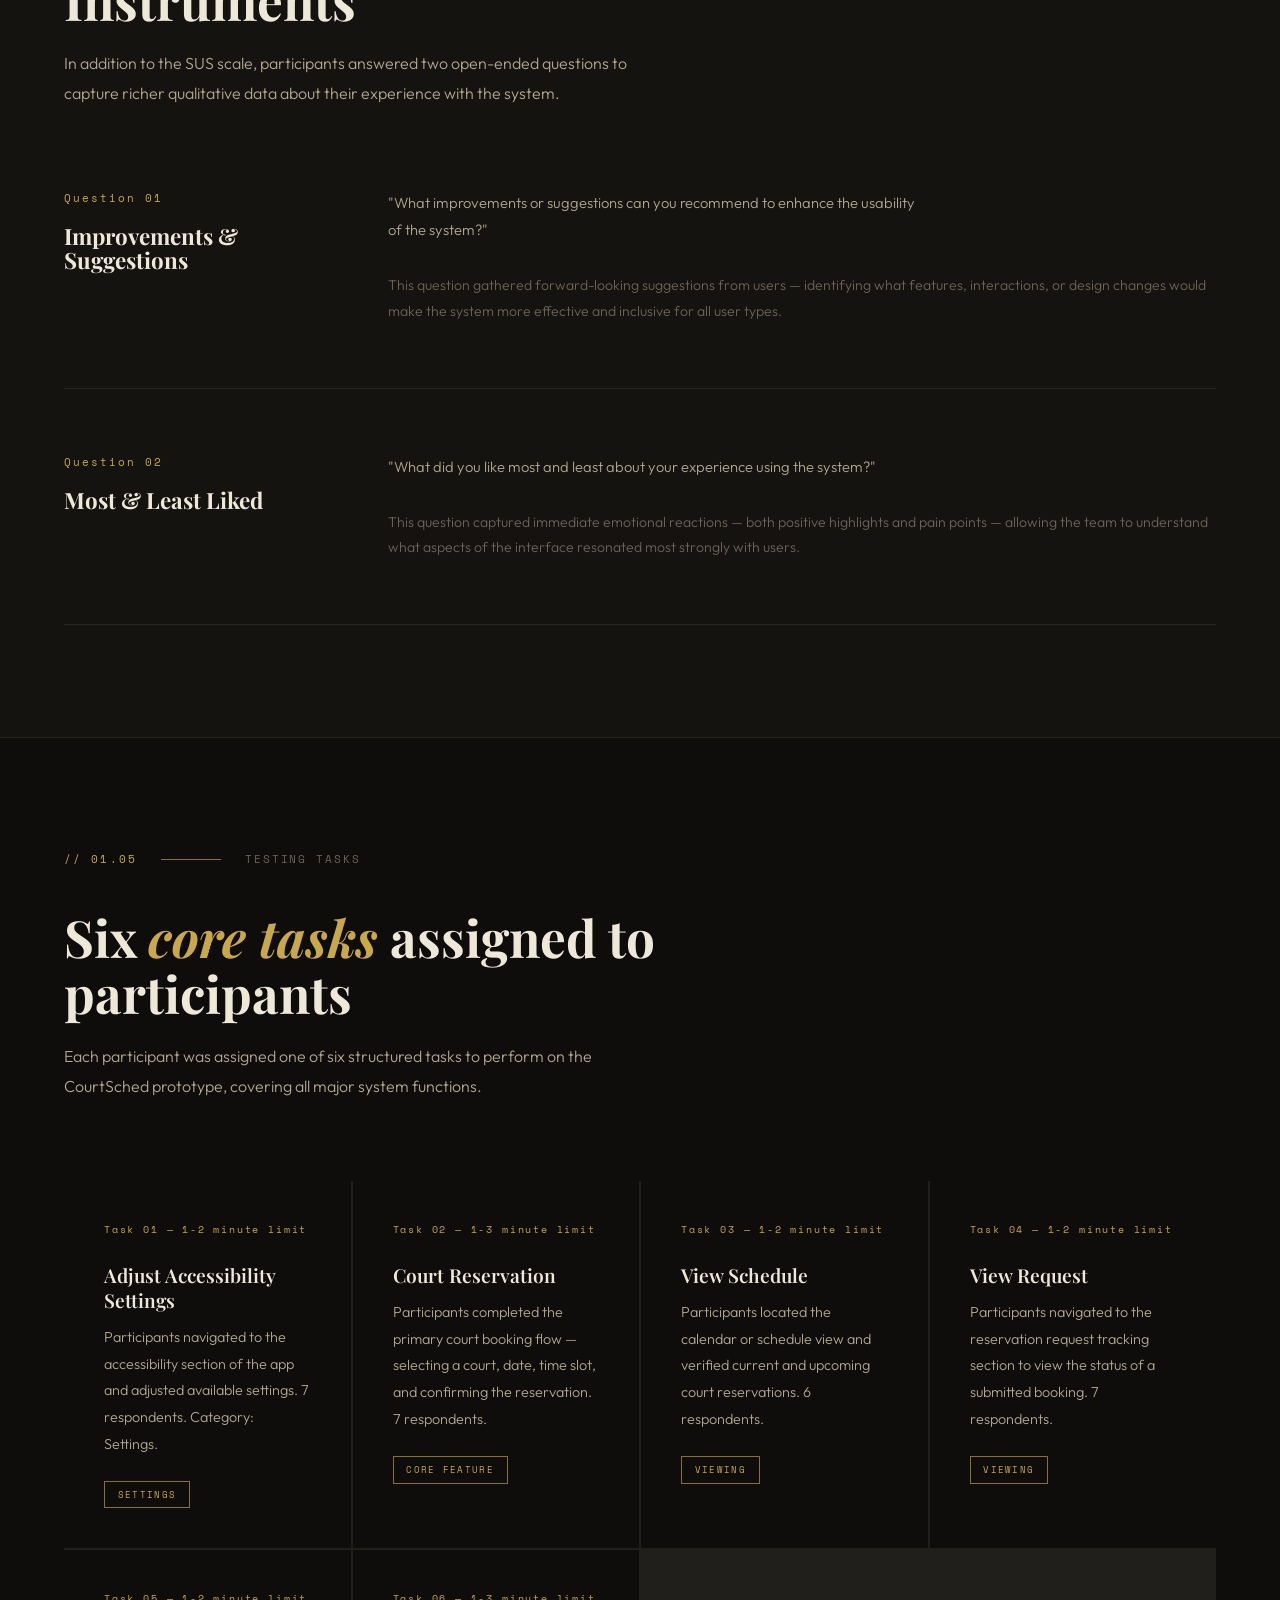
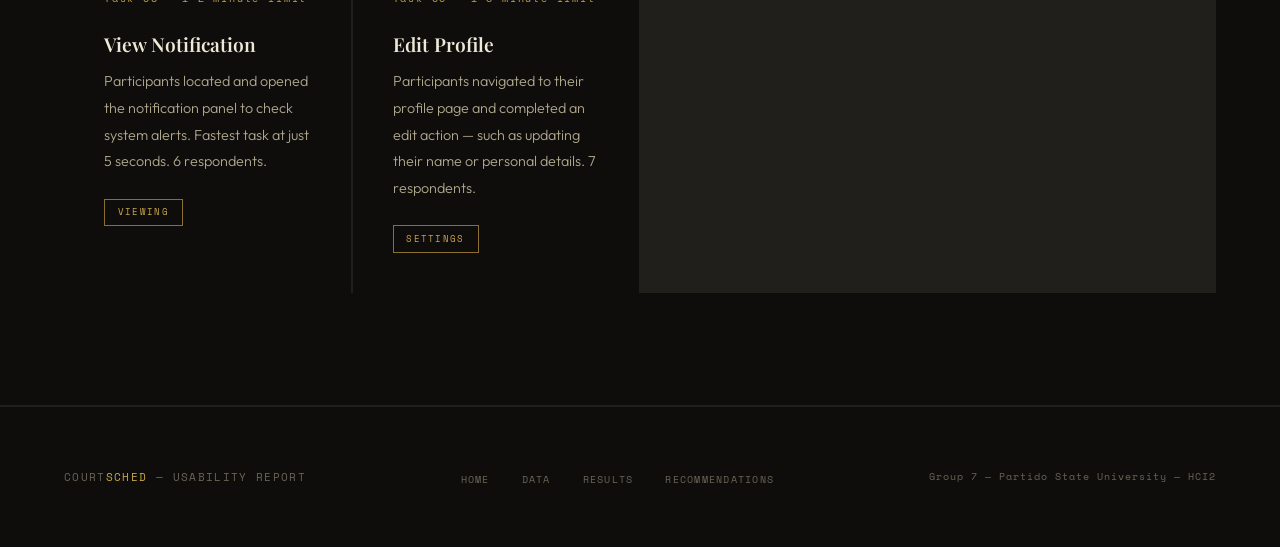
==== commit b5fe51a3: "Update data-gathering.html" ====
--- a/data-gathering.html
+++ b/data-gathering.html
@@ -64,7 +64,7 @@
       </div>
       <div style="background:var(--bg2);padding:1.5rem">
         <div style="font-family:var(--mono);font-size:.62rem;letter-spacing:.14em;text-transform:uppercase;color:var(--gold);margin-bottom:.6rem">Duration &amp; Participation</div>
-        <p style="font-size:.88rem;color:var(--cream2);line-height:1.8">The entire activity will take approximately <strong style="color:var(--cream);font-weight:500">1-3 minutes</strong> to complete. Participation is completely voluntary. Participants may choose not to participate or withdraw at any time without penalty.</p>
+        <p style="font-size:.88rem;color:var(--cream2);line-height:1.8">The entire activity will take approximately <strong style="color:var(--cream);font-weight:500">1-3 minute</strong> to complete. Participation is completely voluntary. Participants may choose not to participate or withdraw at any time without penalty.</p>
       </div>
       <div style="background:var(--bg2);padding:1.5rem">
         <div style="font-family:var(--mono);font-size:.62rem;letter-spacing:.14em;text-transform:uppercase;color:var(--gold);margin-bottom:.6rem">Confidentiality</div>
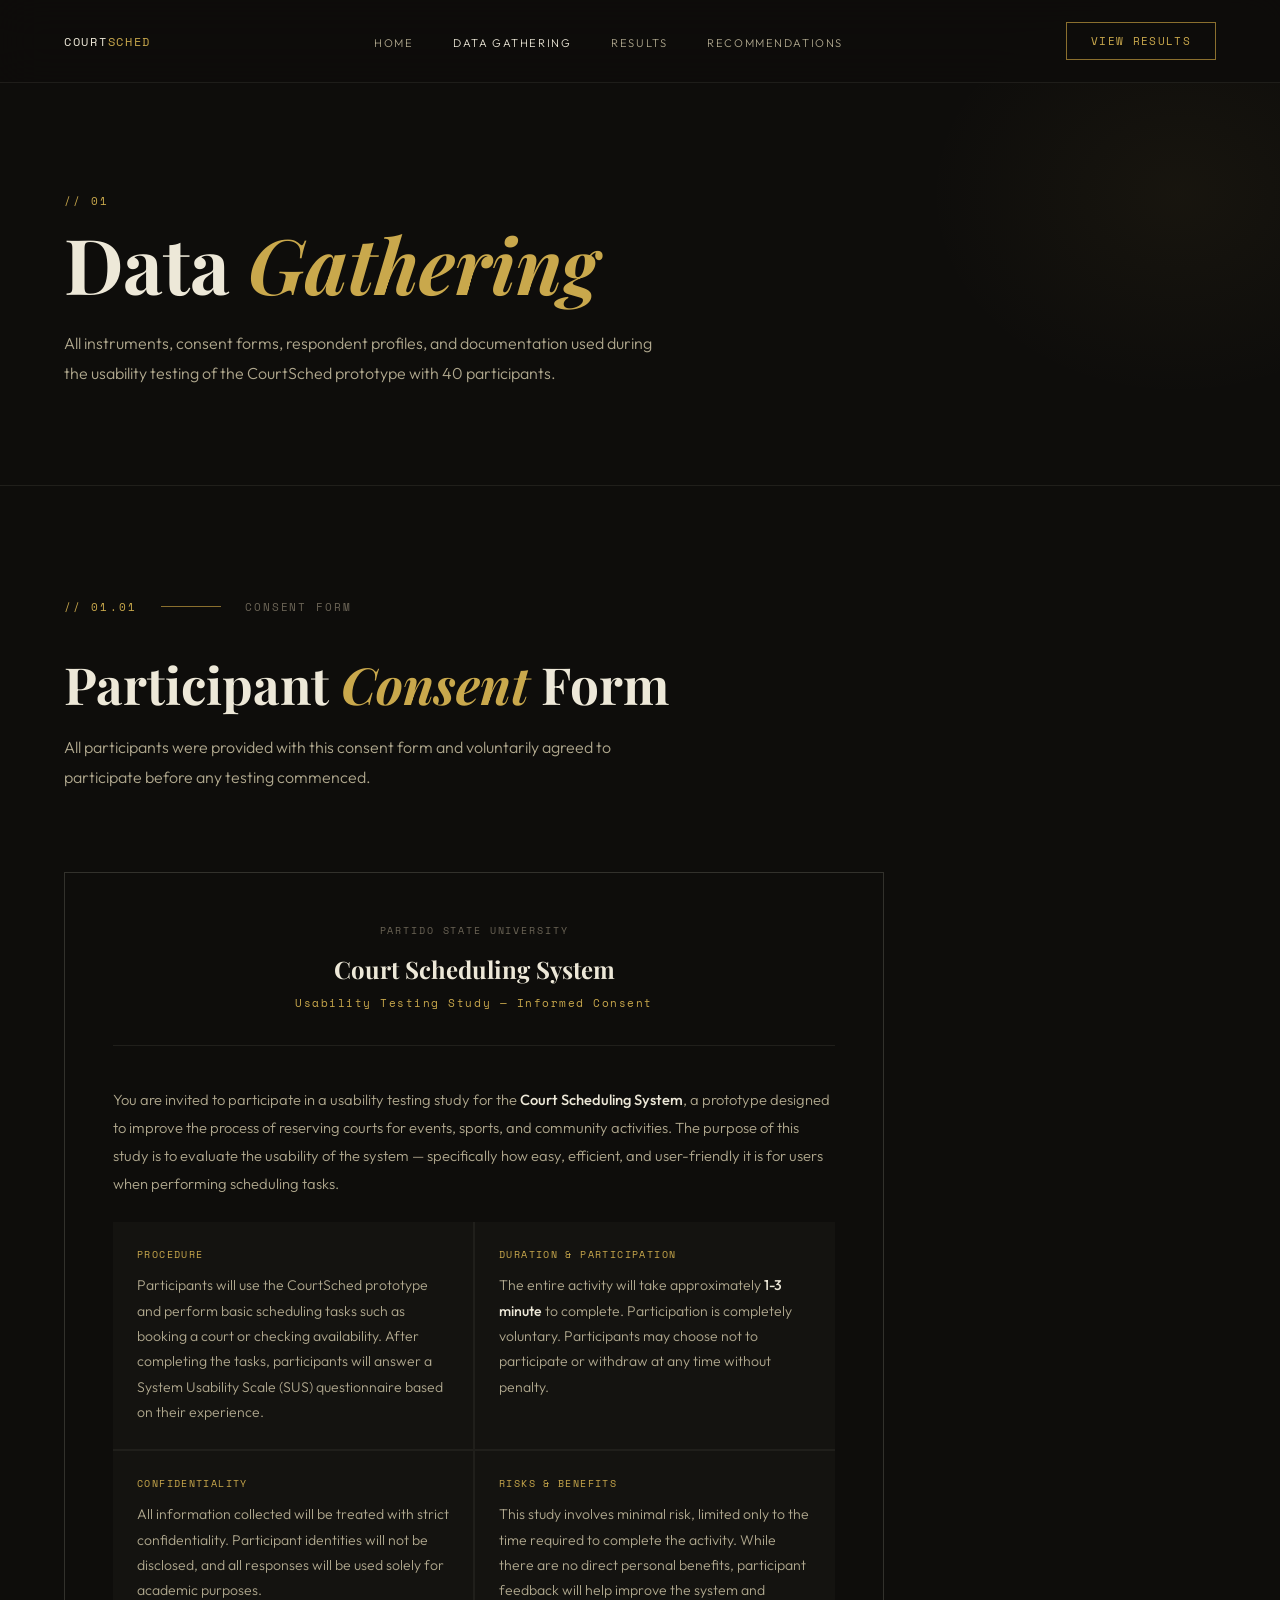
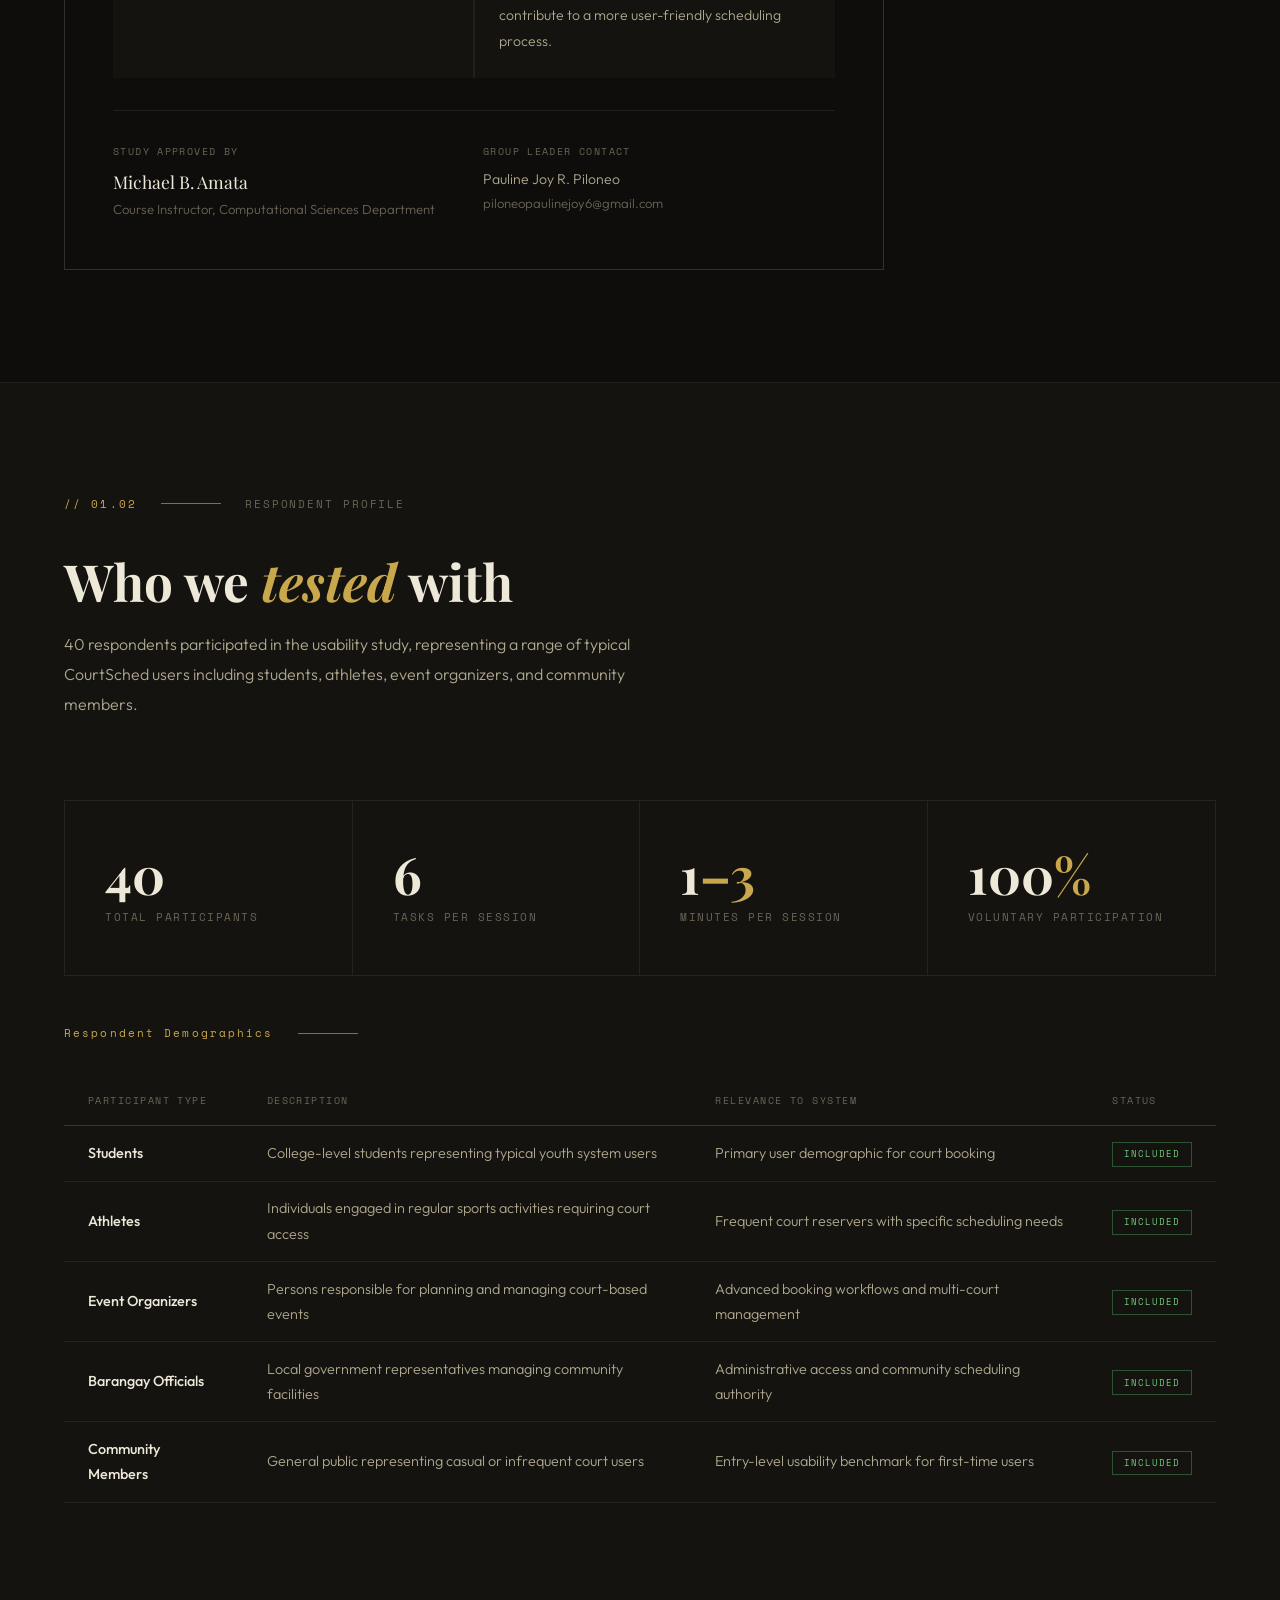
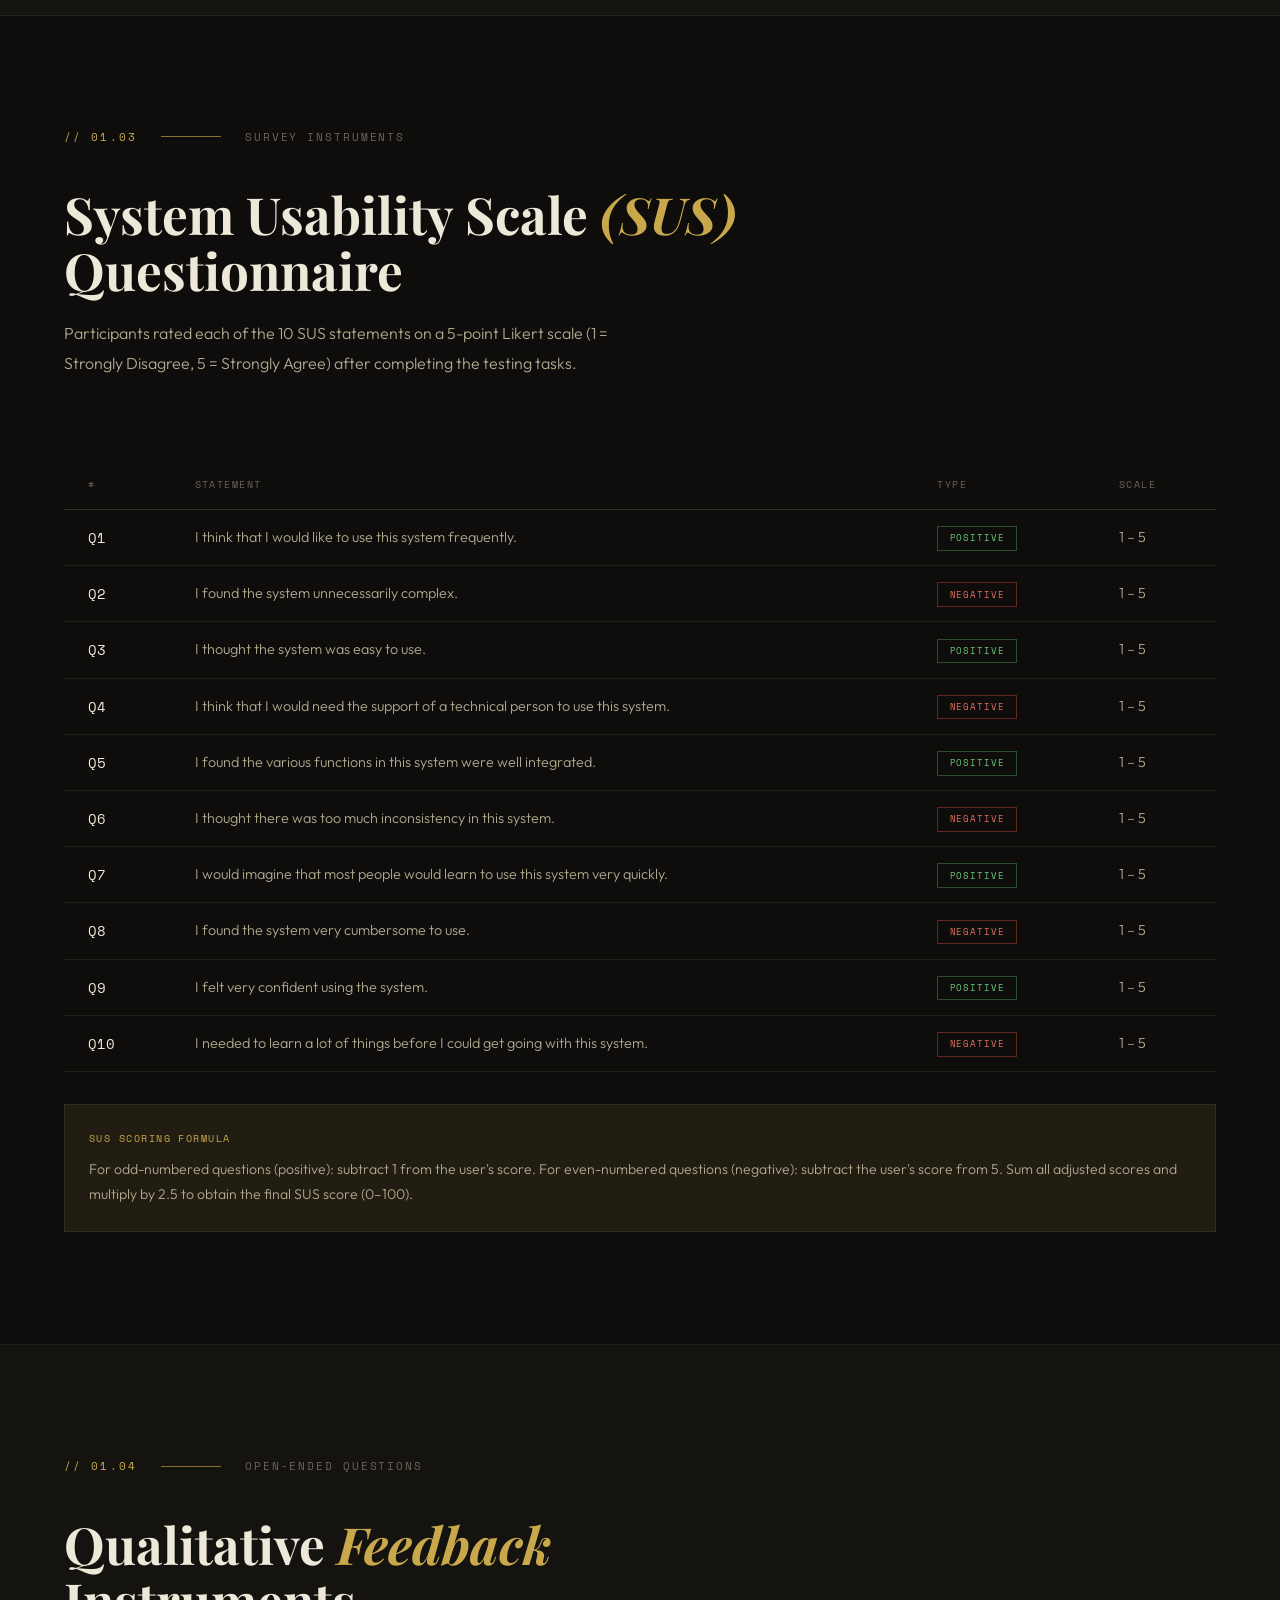
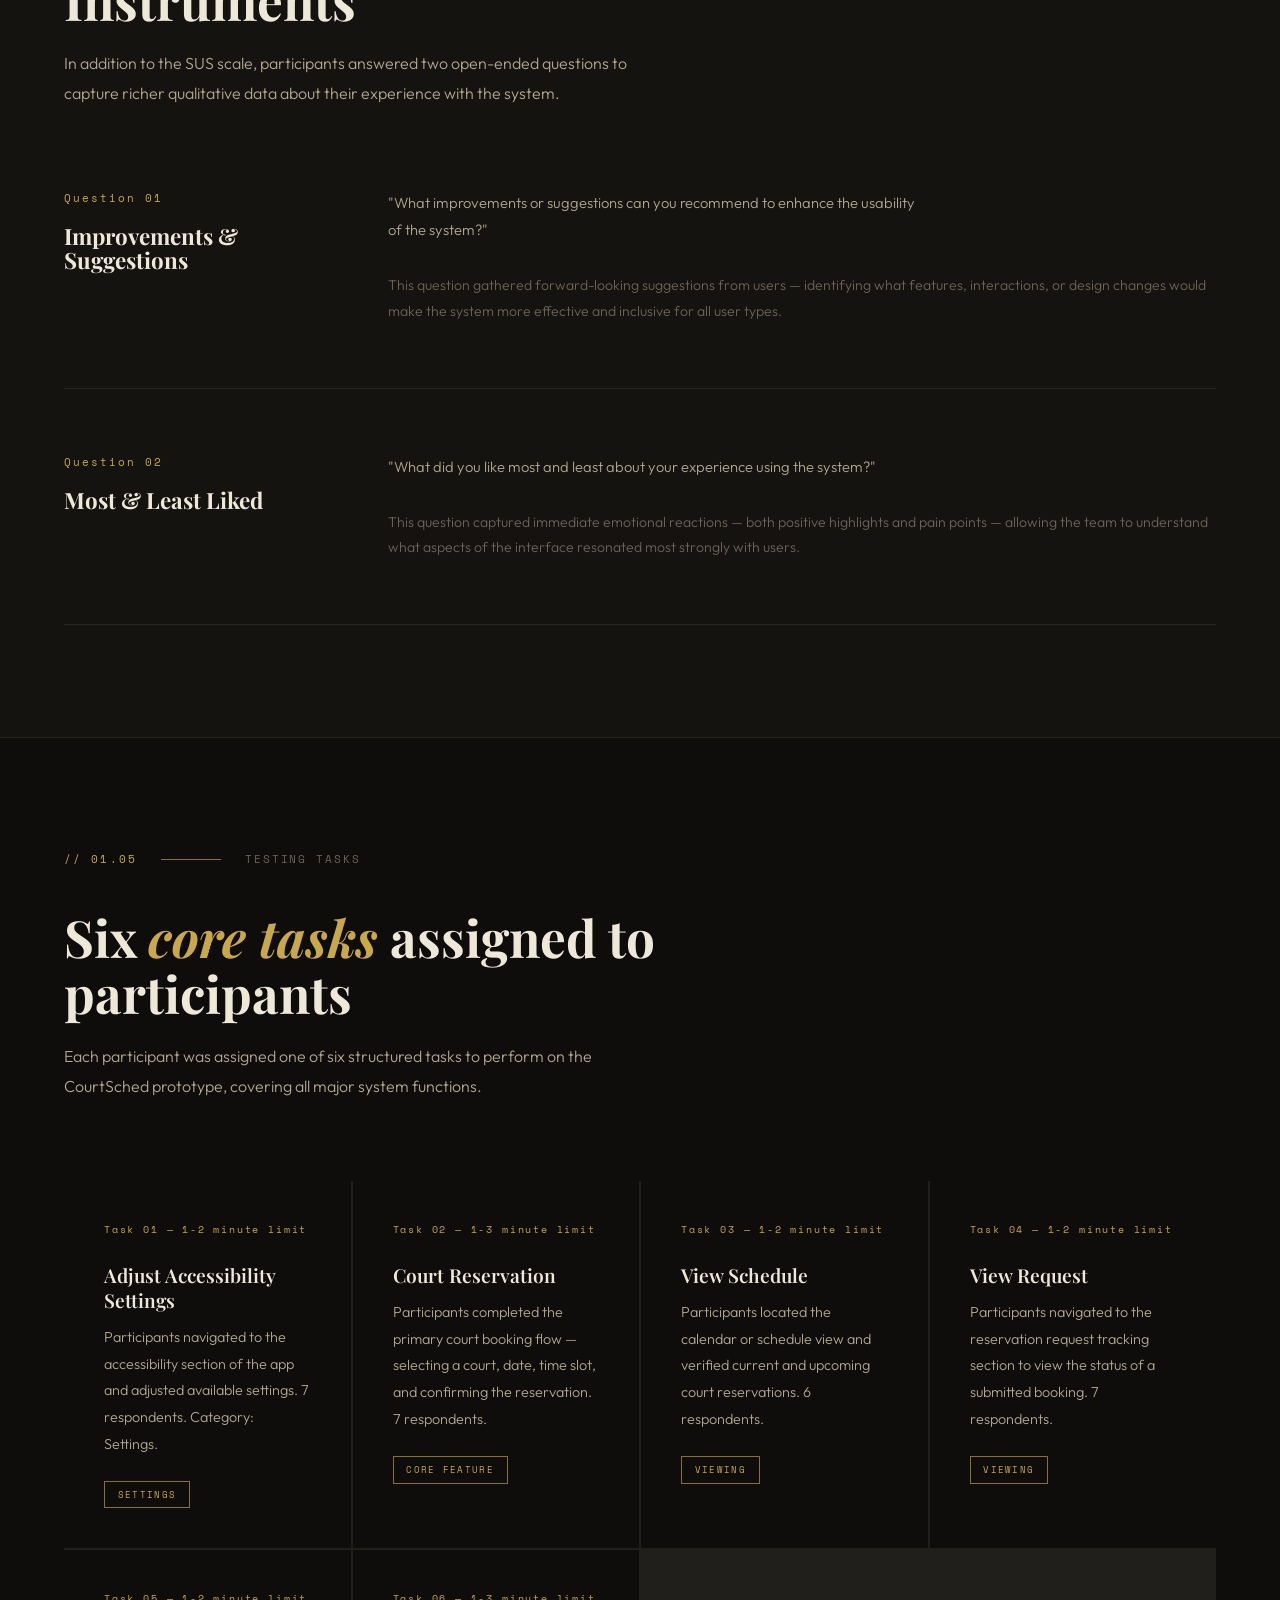
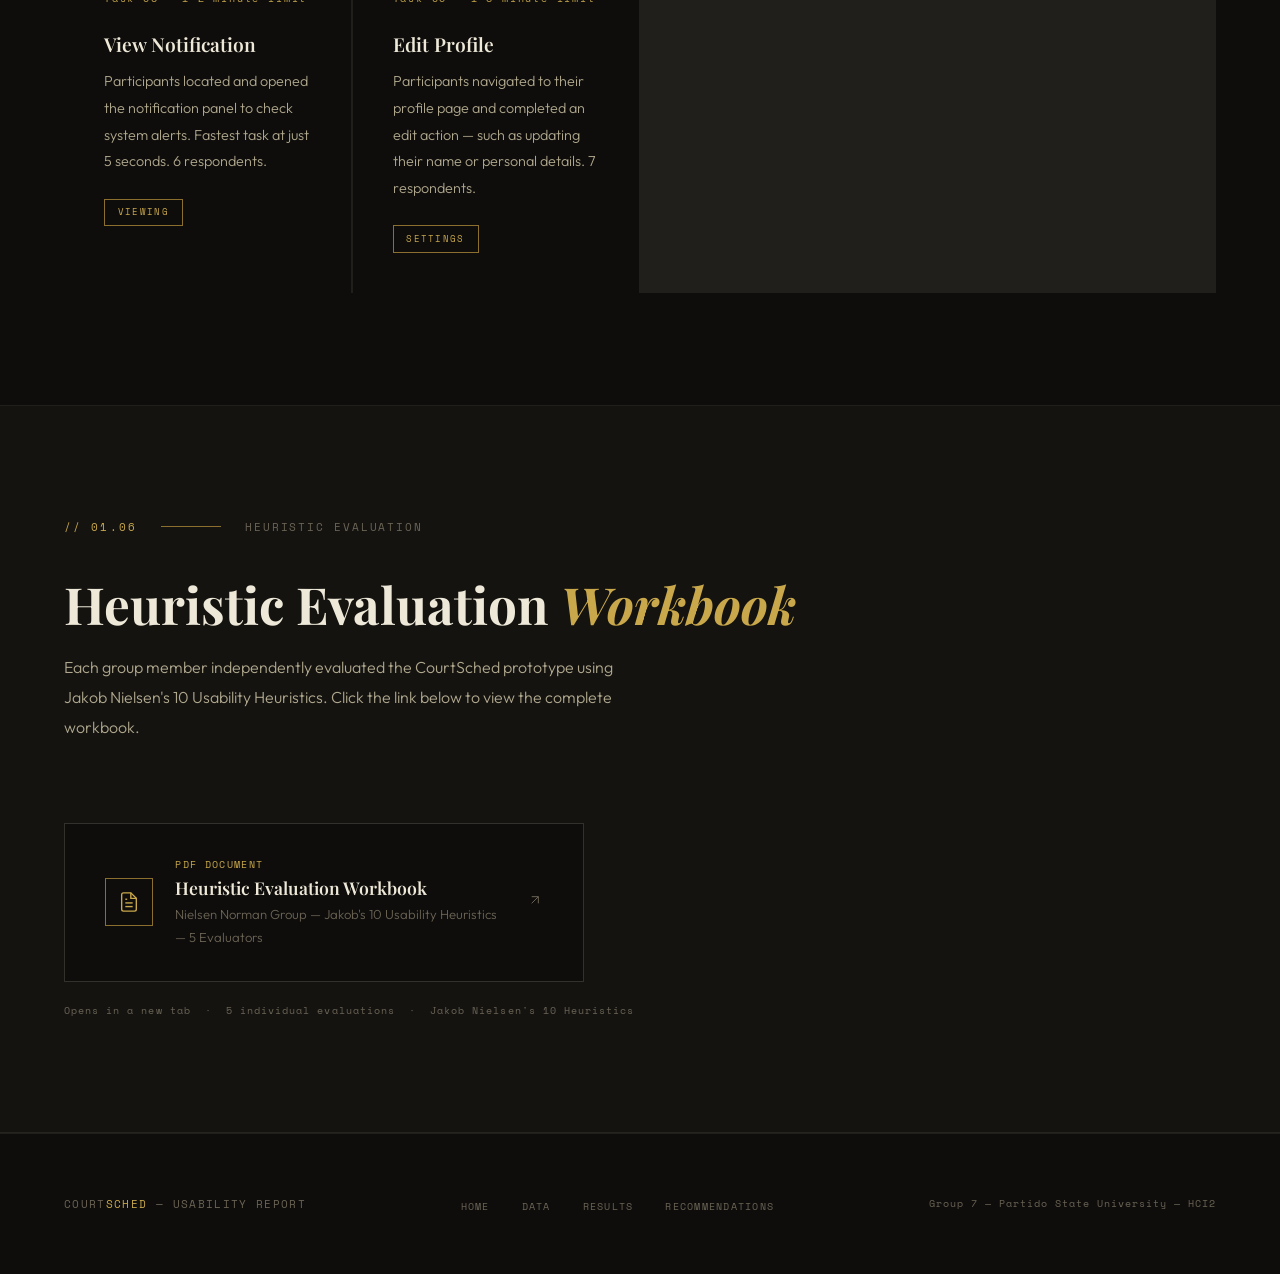
==== commit b5405821: "workbook" ====
--- a/data-gathering.html
+++ b/data-gathering.html
@@ -353,6 +353,44 @@
   </div>
 </section>
 
+<!-- HEURISTIC EVALUATION WORKBOOK -->
+<section class="section alt">
+  <div class="section-head reveal">
+    <div class="section-eyebrow">
+      <span class="eyebrow-num">// 01.06</span>
+      <div class="eyebrow-rule"></div>
+      <span class="eyebrow-label">Heuristic Evaluation</span>
+    </div>
+    <h2 class="section-title">Heuristic Evaluation <em>Workbook</em></h2>
+    <p class="section-lead">Each group member independently evaluated the CourtSched prototype using Jakob Nielsen's 10 Usability Heuristics. Click the link below to view the complete workbook.</p>
+  </div>
+
+  <div class="reveal" style="margin-top:2rem">
+    <a href="HeuristicEvaluation_CourtSched.pdf" target="_blank" rel="noopener noreferrer" style="display:inline-flex;align-items:center;gap:1.4rem;border:1px solid var(--line2);padding:2rem 2.5rem;text-decoration:none;background:var(--bg);transition:all .25s;max-width:520px;width:100%">
+      <div style="flex-shrink:0;width:48px;height:48px;border:1px solid var(--gold2);display:flex;align-items:center;justify-content:center">
+        <svg width="22" height="22" viewBox="0 0 24 24" fill="none" stroke="currentColor" stroke-width="1.5" style="color:var(--gold)">
+          <path d="M14 2H6a2 2 0 0 0-2 2v16a2 2 0 0 0 2 2h12a2 2 0 0 0 2-2V8z"/>
+          <polyline points="14 2 14 8 20 8"/>
+          <line x1="16" y1="13" x2="8" y2="13"/>
+          <line x1="16" y1="17" x2="8" y2="17"/>
+          <polyline points="10 9 9 9 8 9"/>
+        </svg>
+      </div>
+      <div>
+        <div style="font-family:var(--mono);font-size:.6rem;letter-spacing:.14em;text-transform:uppercase;color:var(--gold);margin-bottom:.3rem">PDF Document</div>
+        <div style="font-family:var(--serif);font-size:1.1rem;color:var(--cream);font-weight:600;line-height:1.2">Heuristic Evaluation Workbook</div>
+        <div style="font-size:.82rem;color:var(--cream3);margin-top:.3rem">Nielsen Norman Group &mdash; Jakob's 10 Usability Heuristics &mdash; 5 Evaluators</div>
+      </div>
+      <div style="margin-left:auto;flex-shrink:0">
+        <svg width="16" height="16" viewBox="0 0 24 24" fill="none" stroke="currentColor" stroke-width="1.5" style="color:var(--cream3)">
+          <line x1="7" y1="17" x2="17" y2="7"/><polyline points="7 7 17 7 17 17"/>
+        </svg>
+      </div>
+    </a>
+    <p style="margin-top:1.2rem;font-family:var(--mono);font-size:.65rem;letter-spacing:.1em;color:var(--cream3)">Opens in a new tab &nbsp;&middot;&nbsp; 5 individual evaluations &nbsp;&middot;&nbsp; Jakob Nielsen's 10 Heuristics</p>
+  </div>
+</section>
+
 <footer>
   <div class="footer-brand">Court<span>Sched</span> &mdash; Usability Report</div>
   <ul class="footer-links">
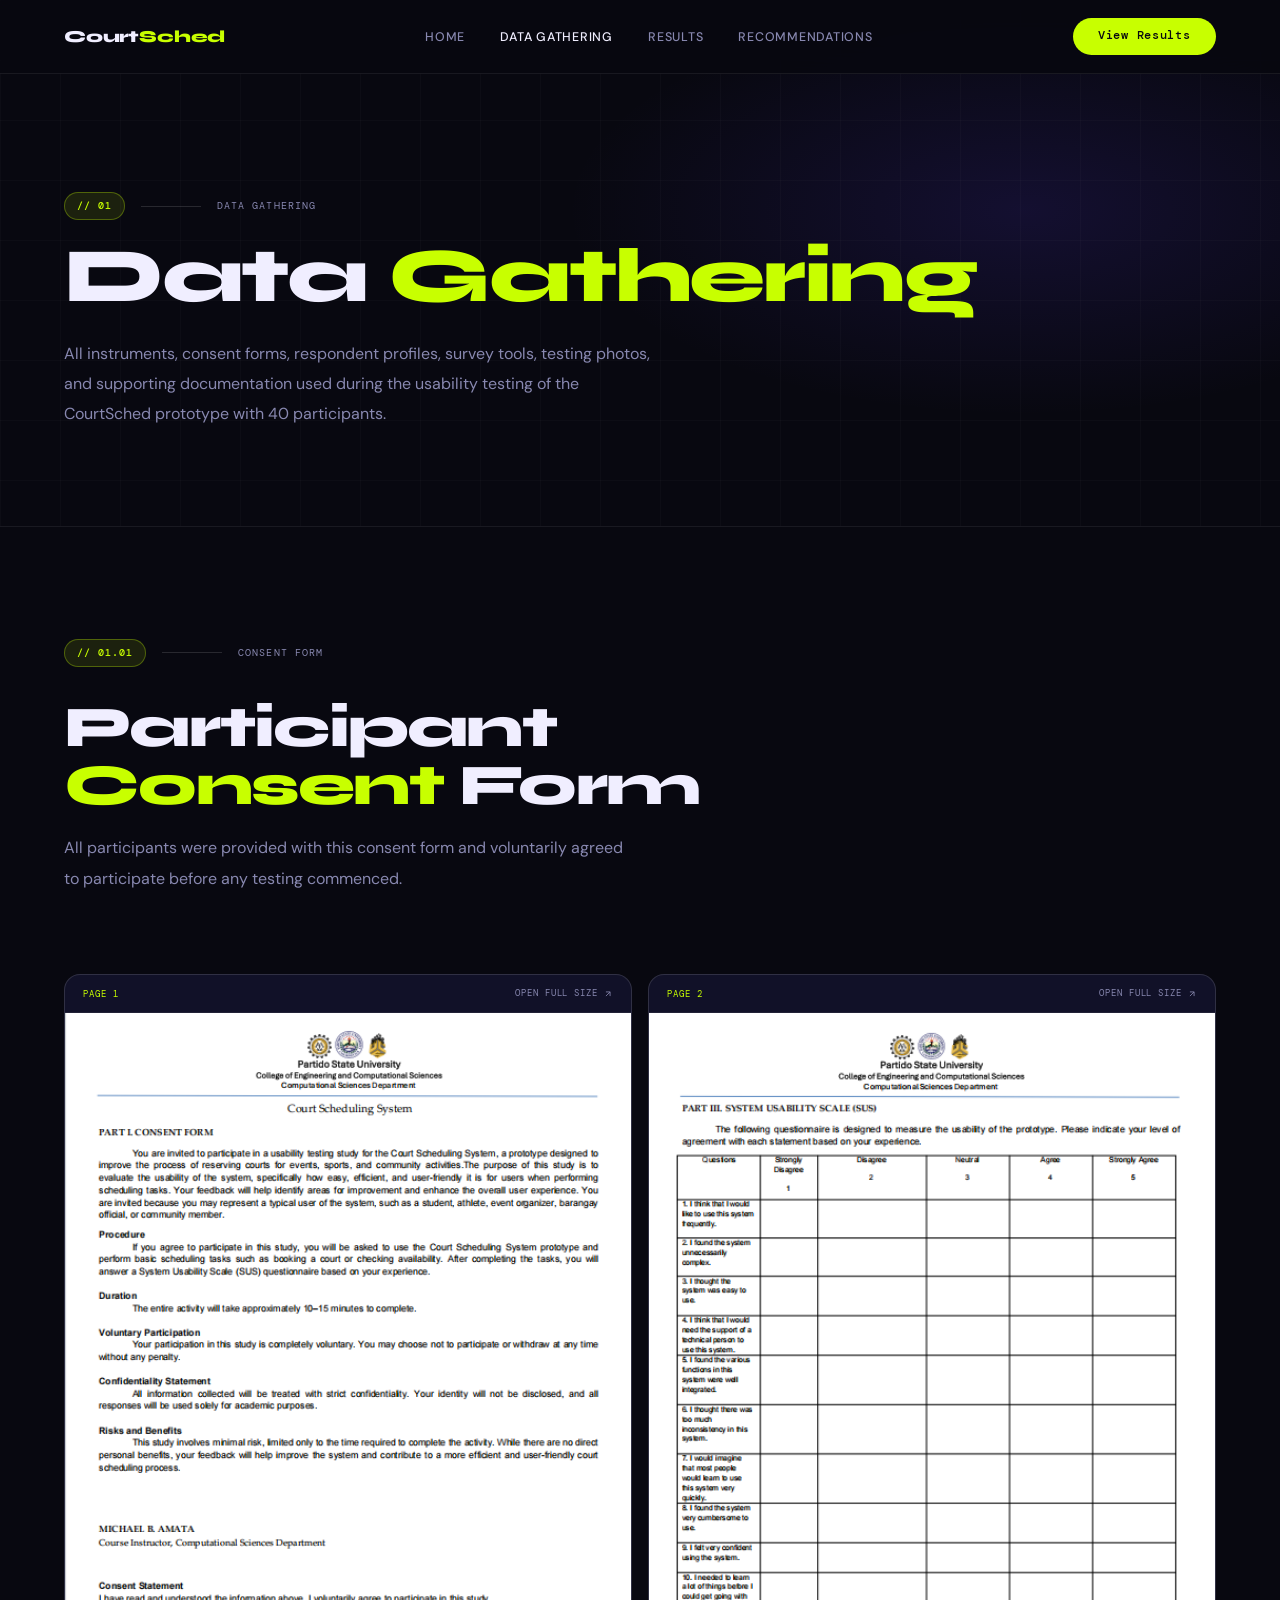
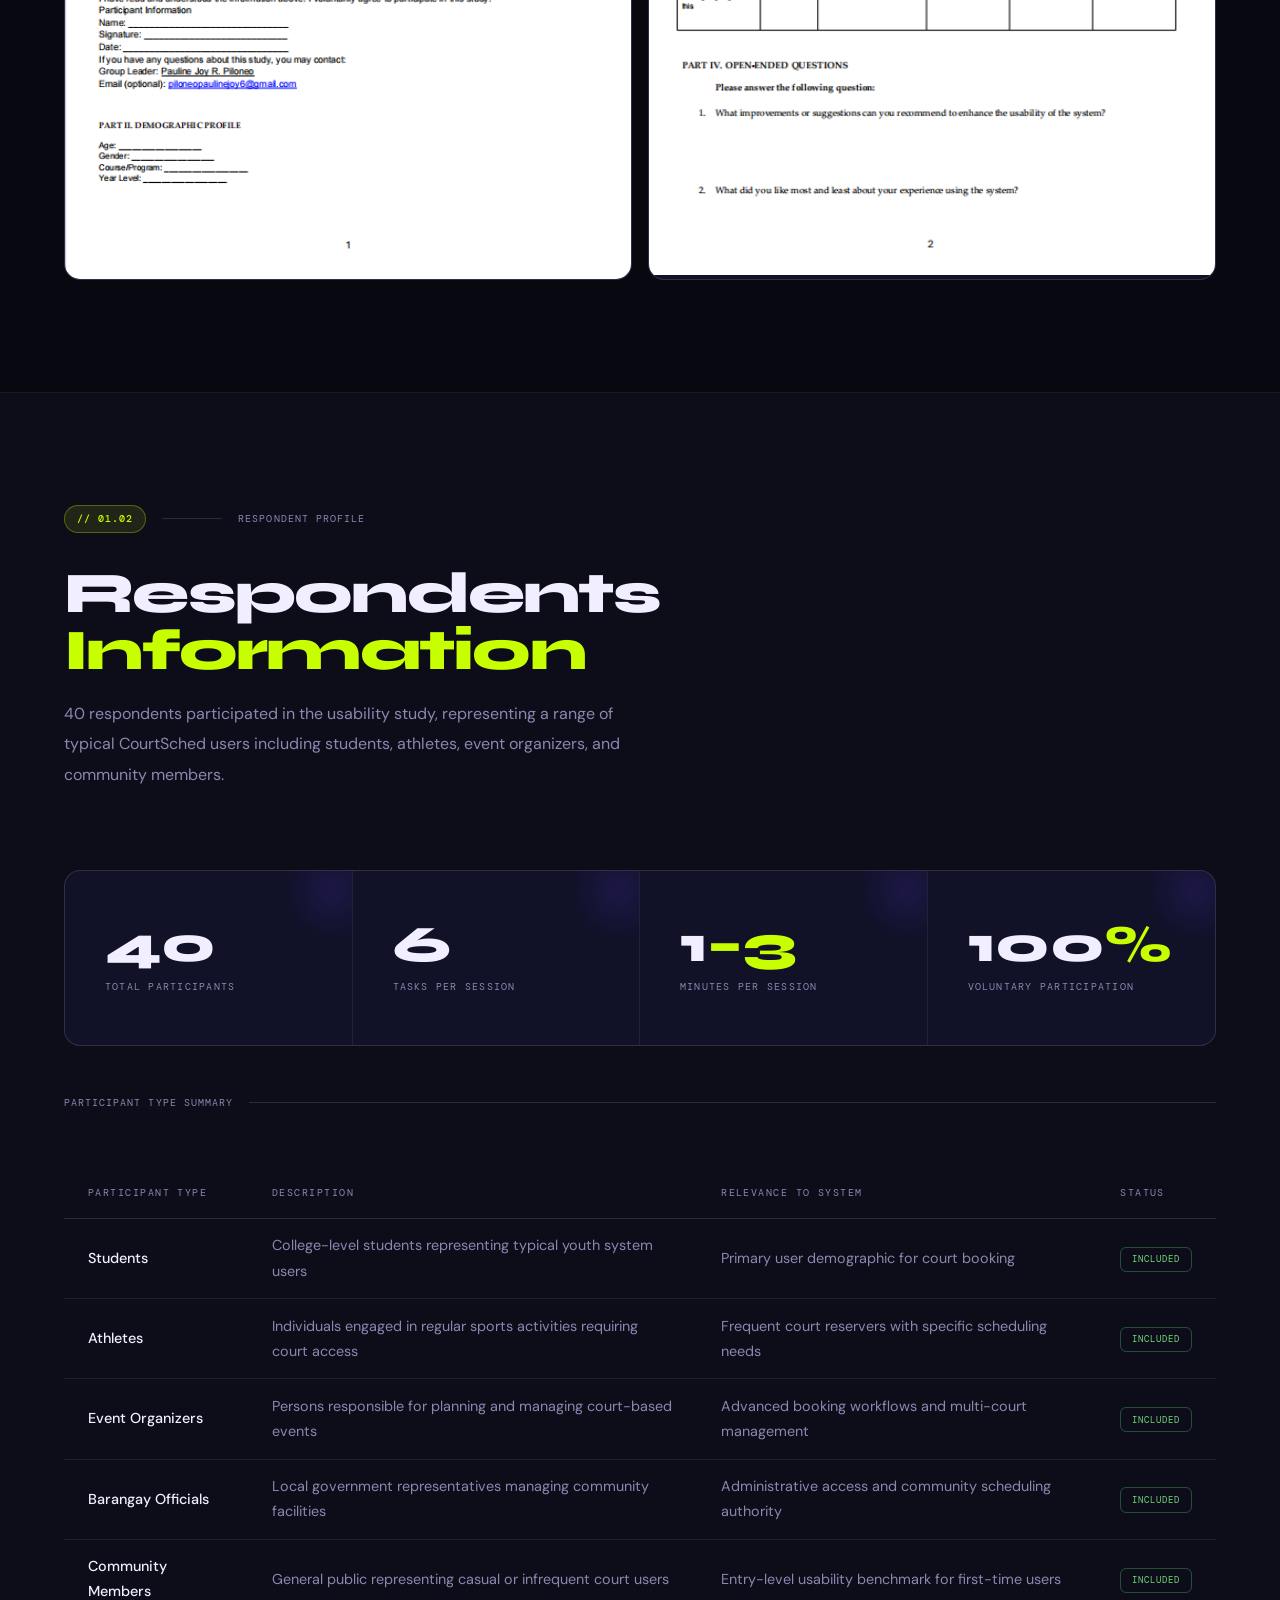
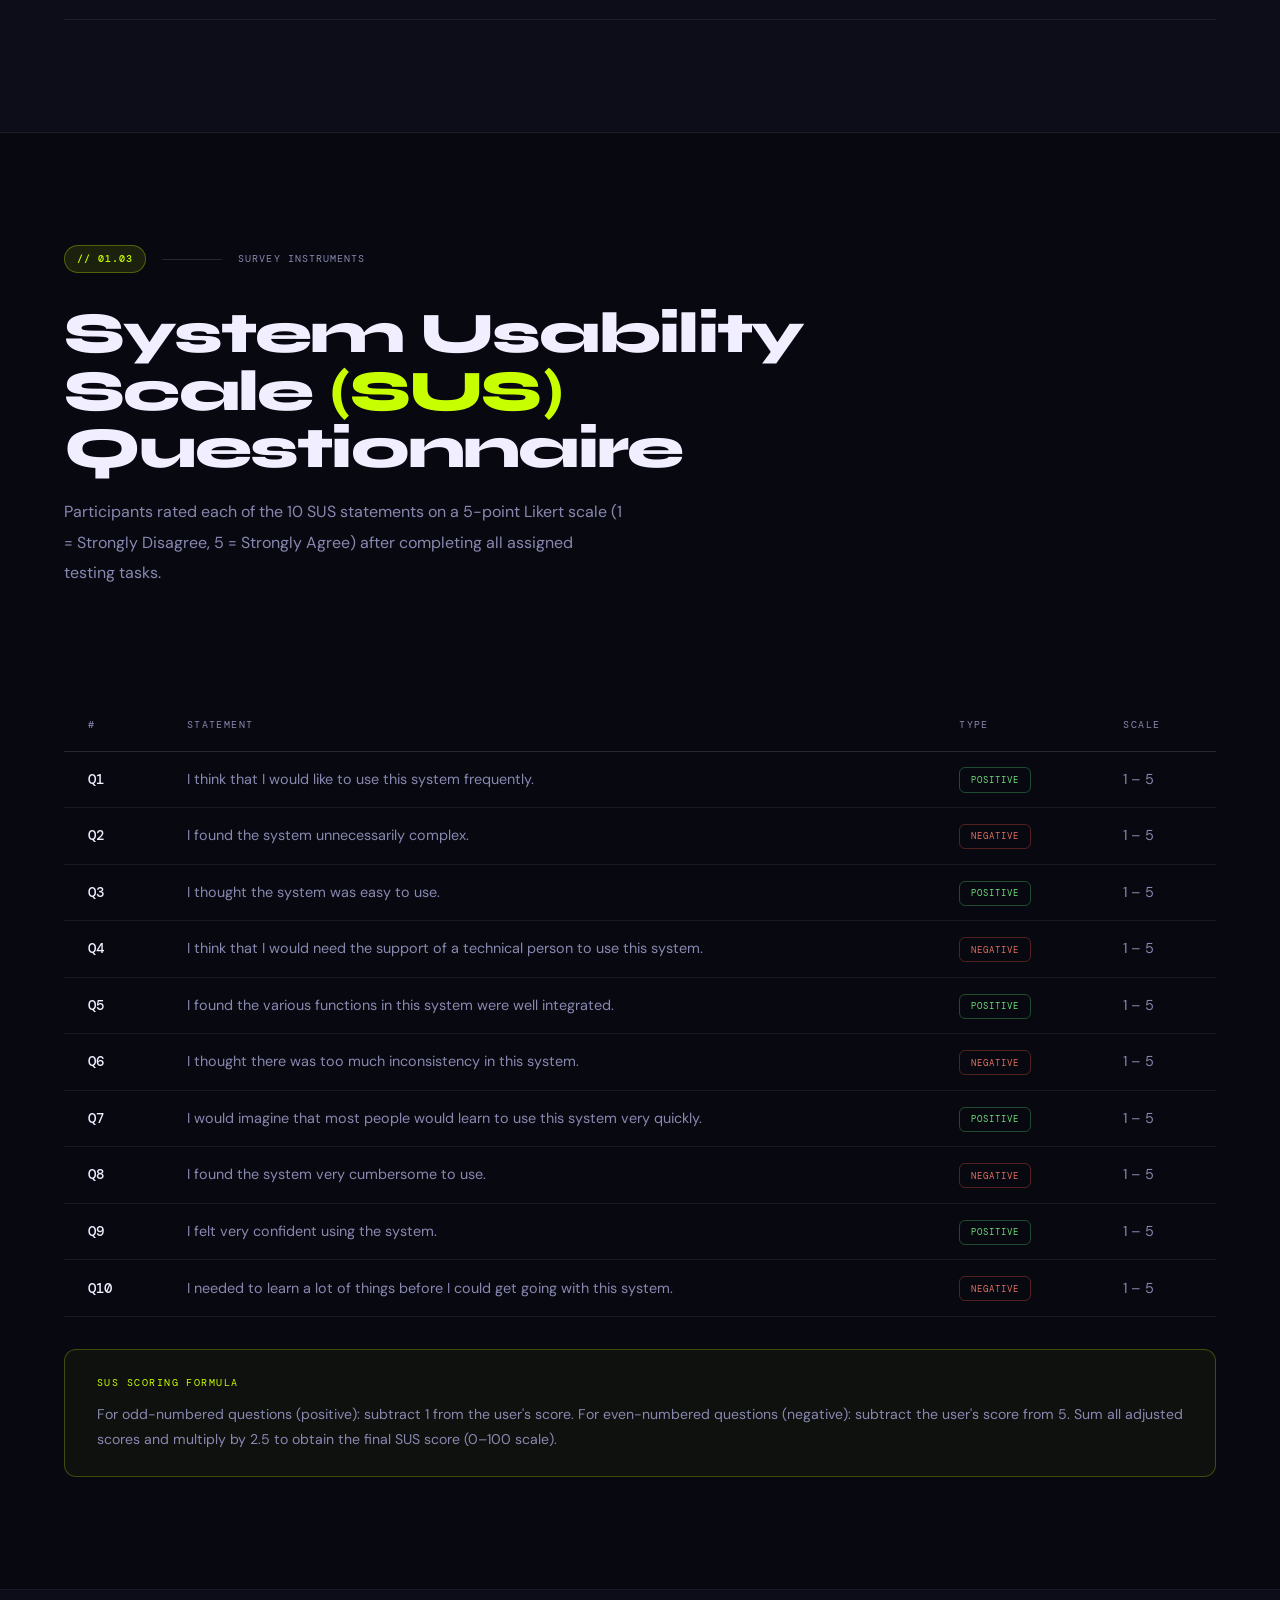
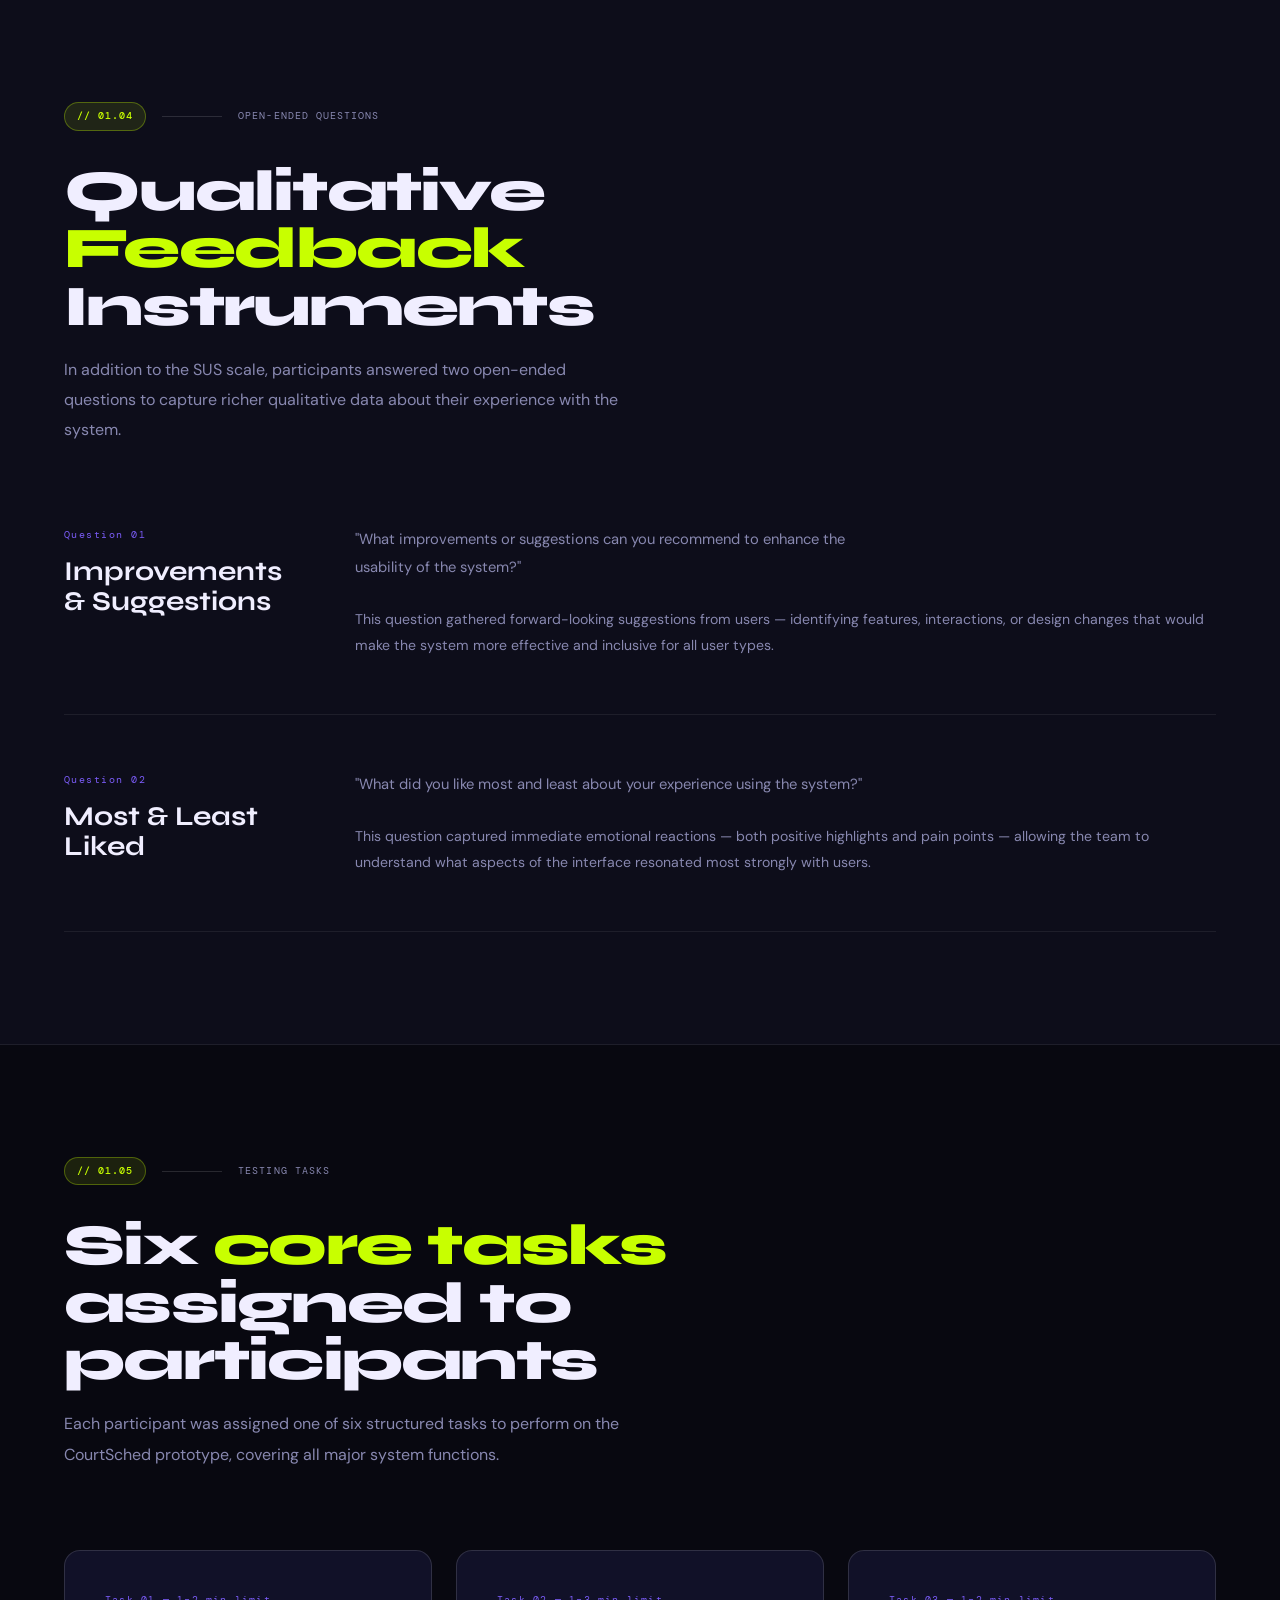
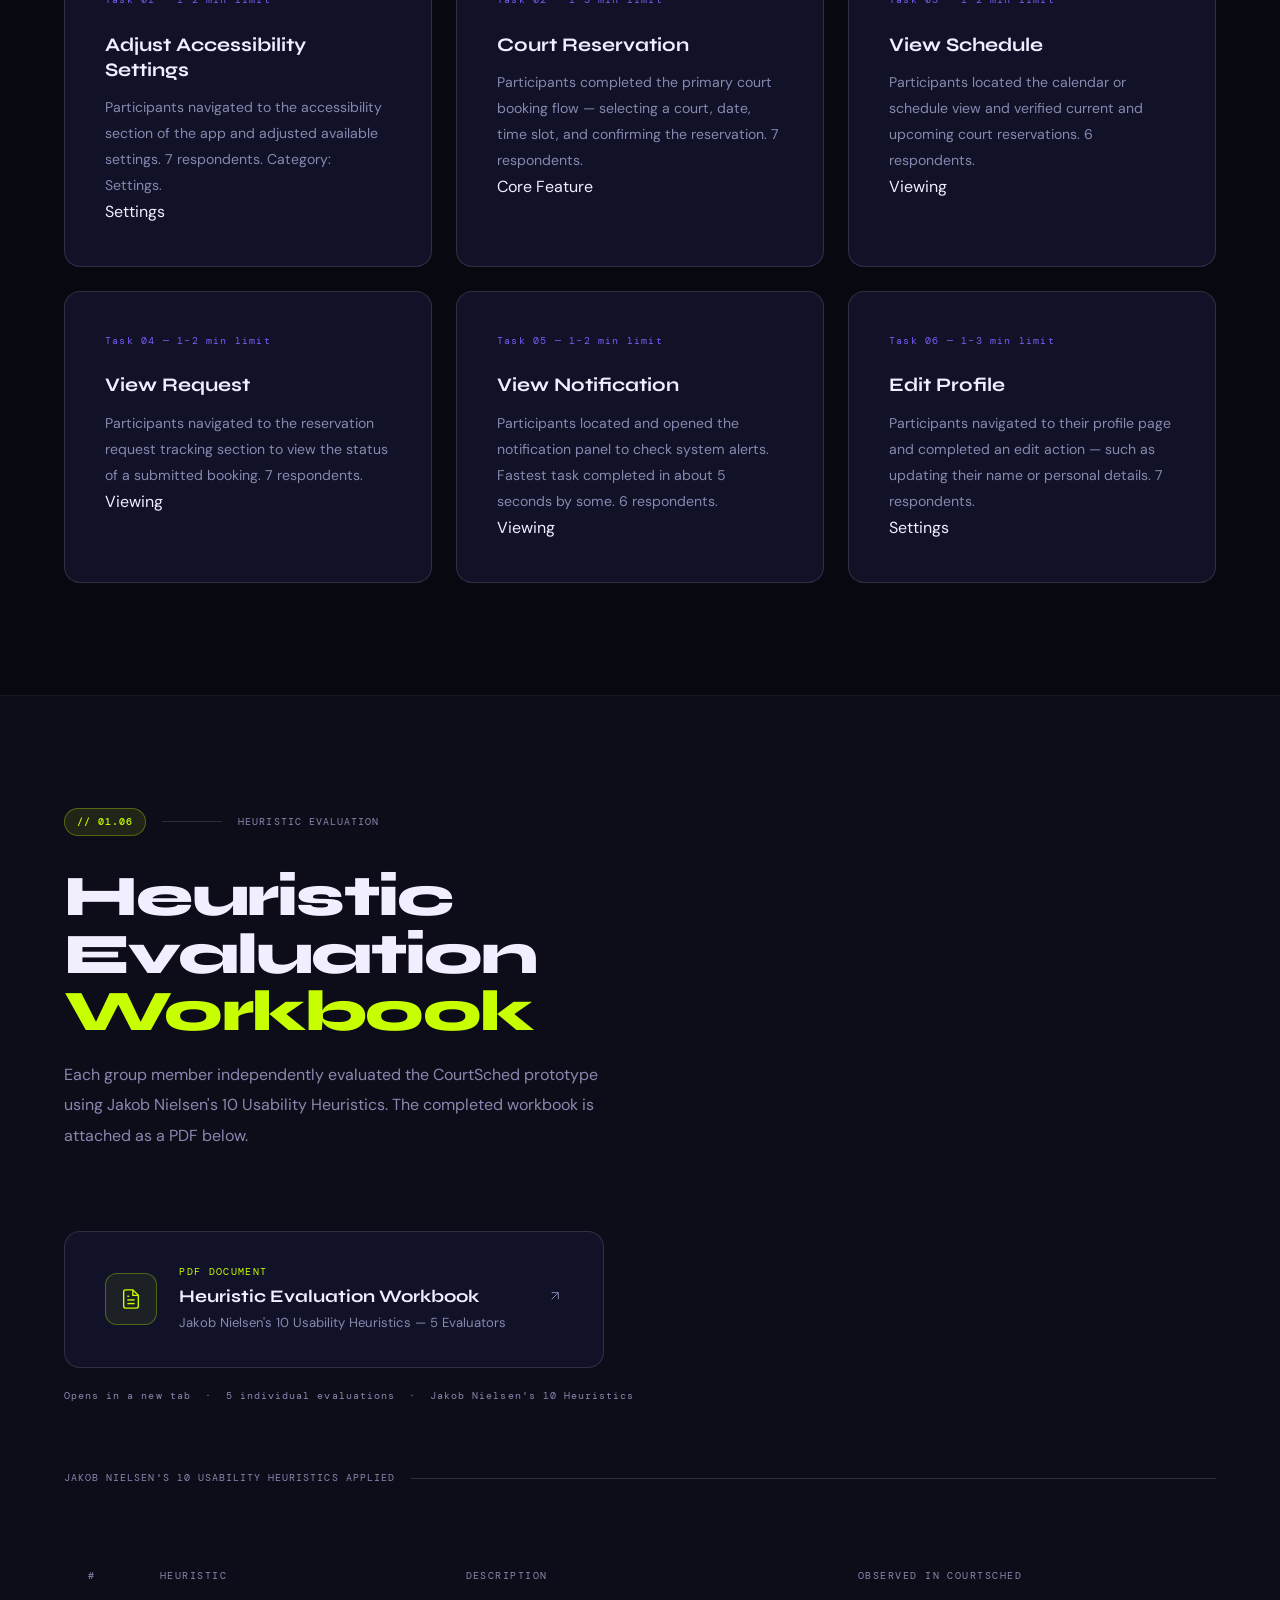
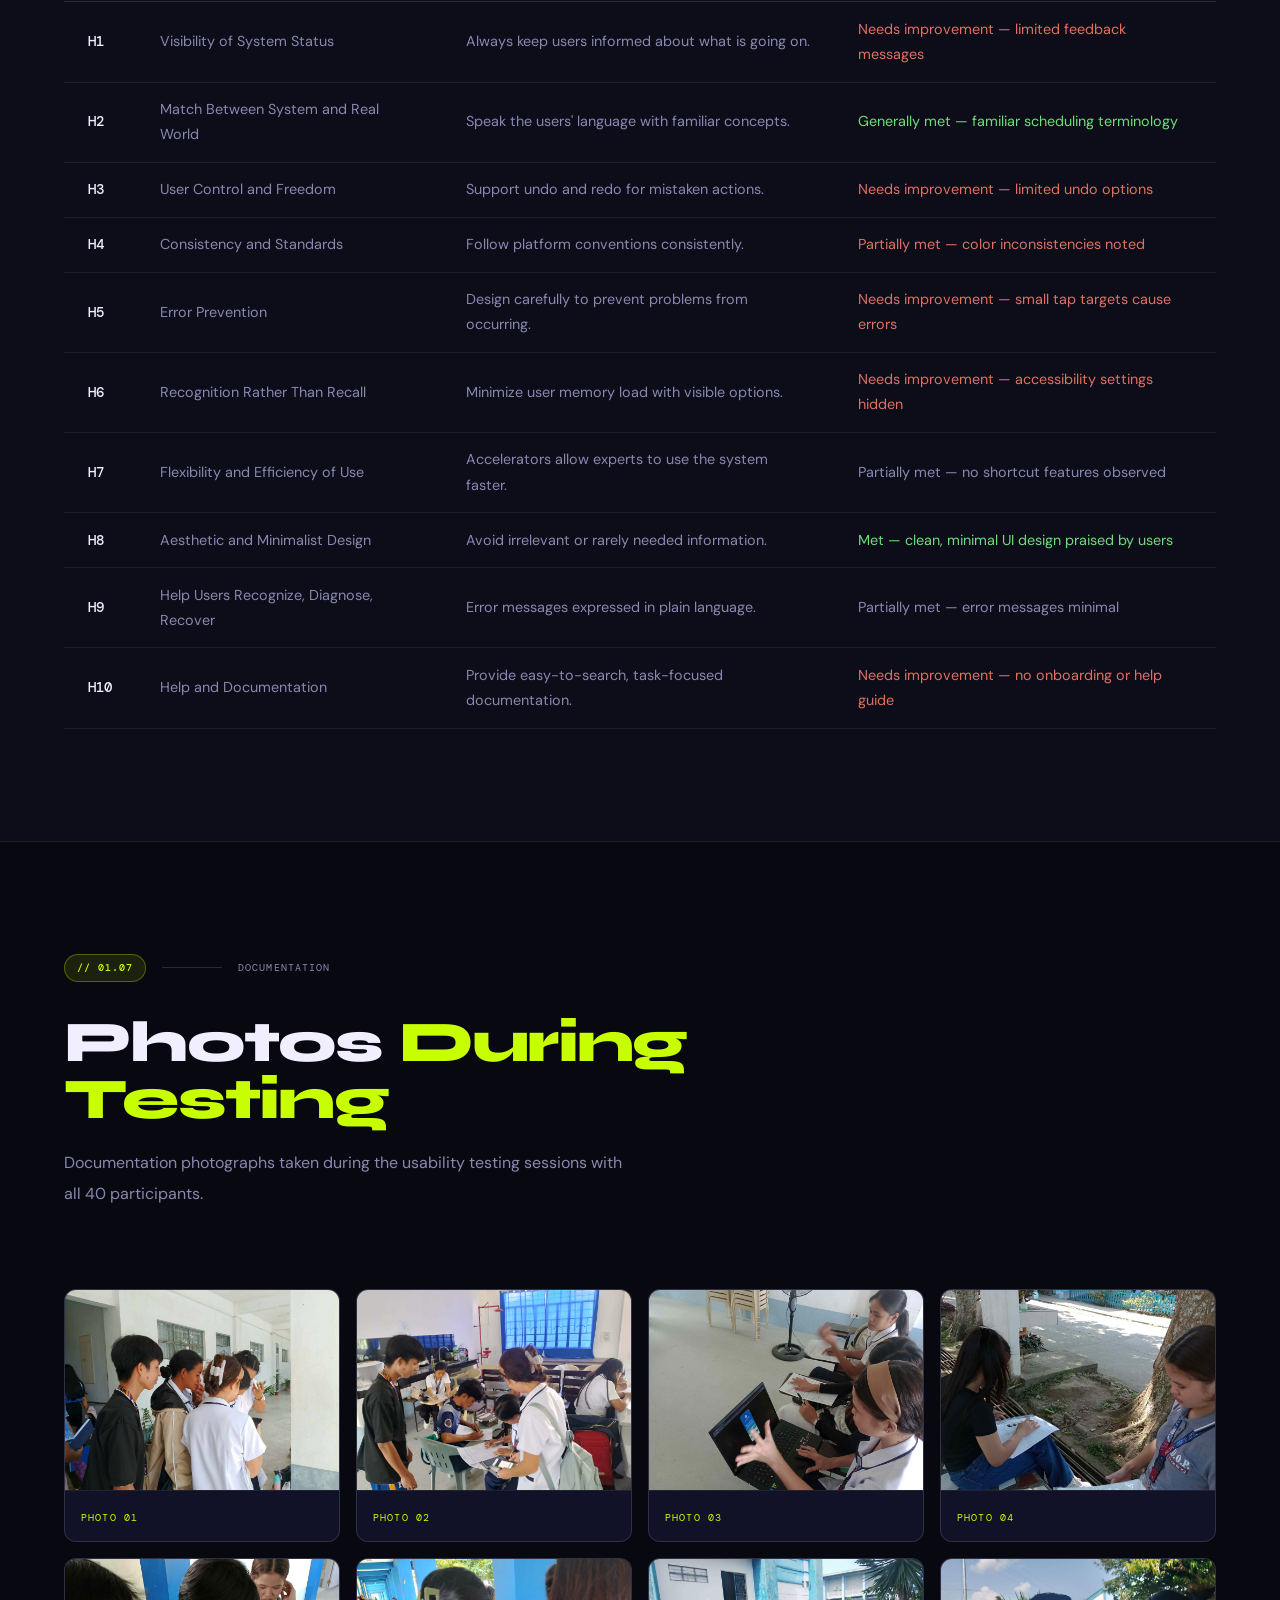
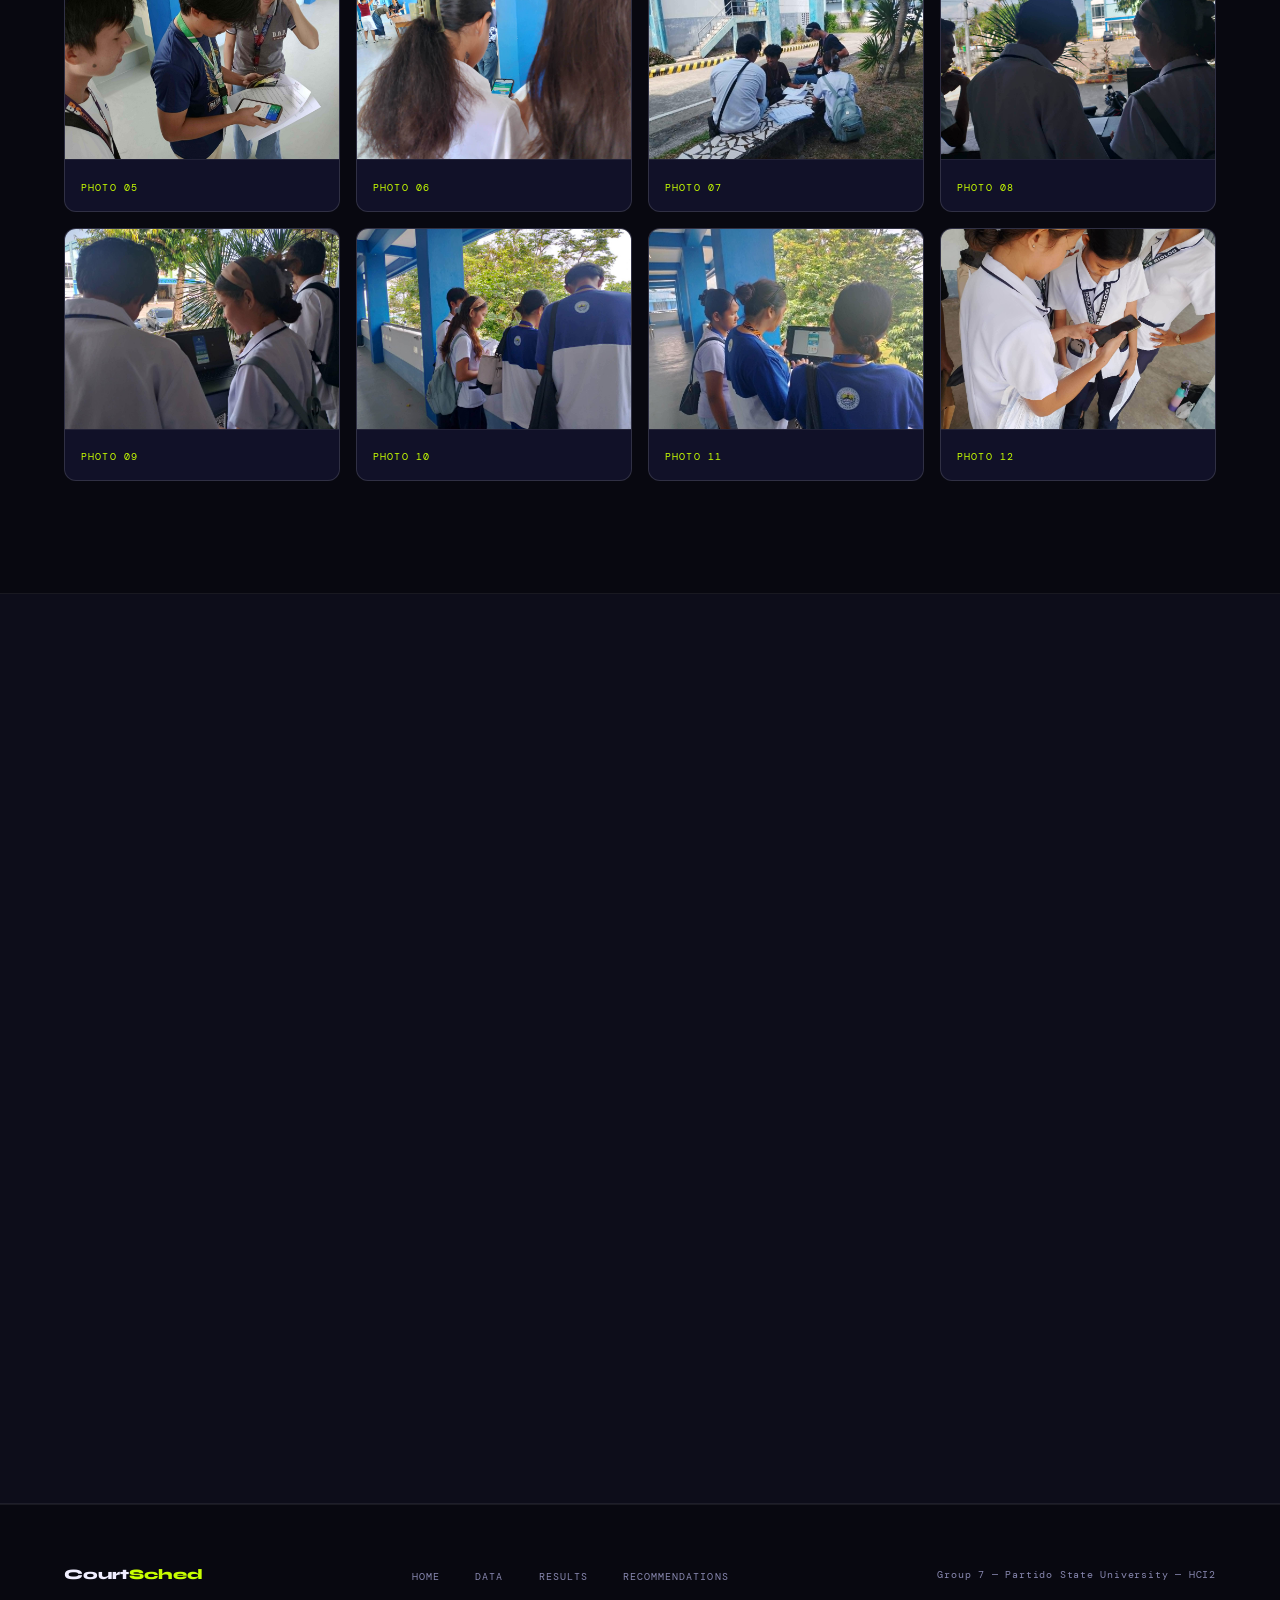
==== commit eb0be754: "version 2" ====
--- a/data-gathering.html
+++ b/data-gathering.html
@@ -4,6 +4,7 @@
 <meta charset="UTF-8">
 <meta name="viewport" content="width=device-width,initial-scale=1">
 <title>Data Gathering — CourtSched Usability Report</title>
+<link href="https://fonts.googleapis.com/css2?family=Syne:wght@400;600;700;800&family=DM+Sans:wght@300;400;500&family=DM+Mono:wght@400;500&display=swap" rel="stylesheet">
 <link rel="stylesheet" href="style.css">
 </head>
 <body>
@@ -17,7 +18,7 @@
     <li><a href="recommendations.html">Recommendations</a></li>
   </ul>
   <a class="nav-cta" href="results.html">View Results</a>
-  <button class="hamburger" onclick="toggleMenu()" aria-label="menu">
+  <button class="hamburger" onclick="toggleMenu()" aria-label="Menu">
     <span></span><span></span><span></span>
   </button>
 </nav>
@@ -31,381 +32,508 @@
 
 <!-- PAGE HERO -->
 <div class="page-hero">
-  <span class="eyebrow-num" style="display:block;margin-bottom:.8rem">// 01</span>
-  <h1>Data <em>Gathering</em></h1>
-  <p class="lead">All instruments, consent forms, respondent profiles, and documentation used during the usability testing of the CourtSched prototype with 40 participants.</p>
+  <div class="eyebrow-row" style="margin-bottom:1.2rem">
+    <div class="eyebrow-chip">// 01</div>
+    <div class="eyebrow-rule"></div>
+    <span class="eyebrow-text">Data Gathering</span>
+  </div>
+  <h1>Data <span>Gathering</span></h1>
+  <p class="lead">All instruments, consent forms, respondent profiles, survey tools, testing photos, and supporting documentation used during the usability testing of the CourtSched prototype with 40 participants.</p>
 </div>
 
-<!-- CONSENT FORM -->
+<!-- ── 01.01 CONSENT FORM ── -->
 <section class="section">
   <div class="section-head reveal">
-    <div class="section-eyebrow">
-      <span class="eyebrow-num">// 01.01</span>
-      <div class="eyebrow-rule"></div>
-      <span class="eyebrow-label">Consent Form</span>
-    </div>
-    <h2 class="section-title">Participant <em>Consent</em> Form</h2>
-    <p class="section-lead">All participants were provided with this consent form and voluntarily agreed to participate before any testing commenced.</p>
-  </div>
-
-  <div style="border:1px solid var(--line2);padding:3rem;max-width:820px;margin-top:2rem" class="reveal">
-    <div style="text-align:center;margin-bottom:2.5rem;padding-bottom:2rem;border-bottom:1px solid var(--line)">
-      <div style="font-family:var(--mono);font-size:.65rem;letter-spacing:.18em;text-transform:uppercase;color:var(--cream3);margin-bottom:.5rem">Partido State University</div>
-      <div style="font-family:var(--serif);font-size:1.5rem;font-weight:700;color:var(--cream);margin-bottom:.3rem">Court Scheduling System</div>
-      <div style="font-family:var(--mono);font-size:.68rem;letter-spacing:.14em;color:var(--gold)">Usability Testing Study — Informed Consent</div>
-    </div>
-
-    <p style="font-size:.92rem;color:var(--cream2);line-height:1.9;margin-bottom:1.5rem">You are invited to participate in a usability testing study for the <strong style="color:var(--cream);font-weight:500">Court Scheduling System</strong>, a prototype designed to improve the process of reserving courts for events, sports, and community activities. The purpose of this study is to evaluate the usability of the system — specifically how easy, efficient, and user-friendly it is for users when performing scheduling tasks.</p>
-
-    <div style="display:grid;grid-template-columns:1fr 1fr;gap:2px;background:var(--line);margin-bottom:2rem">
-      <div style="background:var(--bg2);padding:1.5rem">
-        <div style="font-family:var(--mono);font-size:.62rem;letter-spacing:.14em;text-transform:uppercase;color:var(--gold);margin-bottom:.6rem">Procedure</div>
-        <p style="font-size:.88rem;color:var(--cream2);line-height:1.8">Participants will use the CourtSched prototype and perform basic scheduling tasks such as booking a court or checking availability. After completing the tasks, participants will answer a System Usability Scale (SUS) questionnaire based on their experience.</p>
-      </div>
-      <div style="background:var(--bg2);padding:1.5rem">
-        <div style="font-family:var(--mono);font-size:.62rem;letter-spacing:.14em;text-transform:uppercase;color:var(--gold);margin-bottom:.6rem">Duration &amp; Participation</div>
-        <p style="font-size:.88rem;color:var(--cream2);line-height:1.8">The entire activity will take approximately <strong style="color:var(--cream);font-weight:500">1-3 minute</strong> to complete. Participation is completely voluntary. Participants may choose not to participate or withdraw at any time without penalty.</p>
-      </div>
-      <div style="background:var(--bg2);padding:1.5rem">
-        <div style="font-family:var(--mono);font-size:.62rem;letter-spacing:.14em;text-transform:uppercase;color:var(--gold);margin-bottom:.6rem">Confidentiality</div>
-        <p style="font-size:.88rem;color:var(--cream2);line-height:1.8">All information collected will be treated with strict confidentiality. Participant identities will not be disclosed, and all responses will be used solely for academic purposes.</p>
-      </div>
-      <div style="background:var(--bg2);padding:1.5rem">
-        <div style="font-family:var(--mono);font-size:.62rem;letter-spacing:.14em;text-transform:uppercase;color:var(--gold);margin-bottom:.6rem">Risks &amp; Benefits</div>
-        <p style="font-size:.88rem;color:var(--cream2);line-height:1.8">This study involves minimal risk, limited only to the time required to complete the activity. While there are no direct personal benefits, participant feedback will help improve the system and contribute to a more user-friendly scheduling process.</p>
-      </div>
-    </div>
-
-    <div style="border-top:1px solid var(--line);padding-top:2rem;display:flex;gap:3rem;flex-wrap:wrap">
-      <div>
-        <div style="font-family:var(--mono);font-size:.62rem;letter-spacing:.14em;text-transform:uppercase;color:var(--cream3);margin-bottom:.4rem">Study Approved By</div>
-        <div style="font-family:var(--serif);font-size:1.1rem;color:var(--cream)">Michael B. Amata</div>
-        <div style="font-size:.82rem;color:var(--cream3)">Course Instructor, Computational Sciences Department</div>
-      </div>
-      <div>
-        <div style="font-family:var(--mono);font-size:.62rem;letter-spacing:.14em;text-transform:uppercase;color:var(--cream3);margin-bottom:.4rem">Group Leader Contact</div>
-        <div style="font-size:.88rem;color:var(--cream2)">Pauline Joy R. Piloneo</div>
-        <div style="font-size:.82rem;color:var(--cream3)">piloneopaulinejoy6@gmail.com</div>
-      </div>
-    </div>
-  </div>
-</section>
-
-<!-- RESPONDENT PROFILE -->
+    <div class="eyebrow-row">
+      <div class="eyebrow-chip">// 01.01</div>
+      <div class="eyebrow-rule"></div>
+      <span class="eyebrow-text">Consent Form</span>
+    </div>
+    <h2 class="sec-title">Participant <span>Consent</span> Form</h2>
+    <p class="sec-lead">All participants were provided with this consent form and voluntarily agreed to participate before any testing commenced.</p>
+  </div>
+
+  <!-- ▸ Drop your consent form images in images/ and update src below -->
+  <div class="reveal" style="margin-top:2rem;display:grid;grid-template-columns:repeat(auto-fit,minmax(280px,1fr));gap:1rem">
+
+    <!-- PAGE 1 -->
+    <div style="border:1px solid var(--line2);border-radius:16px;overflow:hidden;background:var(--surface)">
+      <div style="padding:.65rem 1.1rem;border-bottom:1px solid var(--line);display:flex;align-items:center;justify-content:space-between">
+        <span style="font-family:var(--font-mono);font-size:.58rem;letter-spacing:.12em;text-transform:uppercase;color:var(--neon)">Page 1</span>
+        <a href="CF&SUS/page1.png" target="_blank"
+           style="font-family:var(--font-mono);font-size:.56rem;letter-spacing:.1em;text-transform:uppercase;color:var(--muted);text-decoration:none;display:flex;align-items:center;gap:.35rem">
+          Open full size
+          <svg width="10" height="10" viewBox="0 0 24 24" fill="none" stroke="currentColor" stroke-width="2"><line x1="7" y1="17" x2="17" y2="7"/><polyline points="7 7 17 7 17 17"/></svg>
+        </a>
+      </div>
+      <img src="CF&SUS/page1.png" alt="Consent Form Page 1"
+           style="width:100%;height:auto;display:block">
+    </div>
+
+    <!-- PAGE 2 — delete this block if only 1 page -->
+    <div style="border:1px solid var(--line2);border-radius:16px;overflow:hidden;background:var(--surface)">
+      <div style="padding:.65rem 1.1rem;border-bottom:1px solid var(--line);display:flex;align-items:center;justify-content:space-between">
+        <span style="font-family:var(--font-mono);font-size:.58rem;letter-spacing:.12em;text-transform:uppercase;color:var(--neon)">Page 2</span>
+        <a href="CF&SUS/page2.png" target="_blank"
+           style="font-family:var(--font-mono);font-size:.56rem;letter-spacing:.1em;text-transform:uppercase;color:var(--muted);text-decoration:none;display:flex;align-items:center;gap:.35rem">
+          Open full size
+          <svg width="10" height="10" viewBox="0 0 24 24" fill="none" stroke="currentColor" stroke-width="2"><line x1="7" y1="17" x2="17" y2="7"/><polyline points="7 7 17 7 17 17"/></svg>
+        </a>
+      </div>
+      <img src="CF&SUS/page2.png" alt="Consent Form Page 2"
+           style="width:100%;height:auto;display:block">
+    </div>
+
+
+  </div>
+</section>
+
+<!-- ── 01.02 RESPONDENT PROFILE ── -->
 <section class="section alt">
   <div class="section-head reveal">
-    <div class="section-eyebrow">
-      <span class="eyebrow-num">// 01.02</span>
-      <div class="eyebrow-rule"></div>
-      <span class="eyebrow-label">Respondent Profile</span>
-    </div>
-    <h2 class="section-title">Who we <em>tested</em> with</h2>
-    <p class="section-lead">40 respondents participated in the usability study, representing a range of typical CourtSched users including students, athletes, event organizers, and community members.</p>
-  </div>
-
-  <div class="stat-band reveal" style="border:1px solid var(--line)">
-    <div class="stat-item">
-      <div class="big">40</div>
-      <div class="cap">Total Participants</div>
-    </div>
-    <div class="stat-item">
-      <div class="big">6</div>
-      <div class="cap">Tasks Per Session</div>
-    </div>
-    <div class="stat-item">
-      <div class="big">1<em>–3</em></div>
-      <div class="cap">Minutes Per Session</div>
-    </div>
-    <div class="stat-item">
-      <div class="big">100<em>%</em></div>
-      <div class="cap">Voluntary Participation</div>
-    </div>
+    <div class="eyebrow-row">
+      <div class="eyebrow-chip">// 01.02</div>
+      <div class="eyebrow-rule"></div>
+      <span class="eyebrow-text">Respondent Profile</span>
+    </div>
+    <h2 class="sec-title">Respondents <span>Information</span></h2>
+    <p class="sec-lead">40 respondents participated in the usability study, representing a range of typical CourtSched users including students, athletes, event organizers, and community members.</p>
+  </div>
+
+  <div class="stat-band reveal" style="border:1px solid var(--line2);border-radius:16px;overflow:hidden">
+    <div class="stat-item"><div class="big">40</div><div class="cap">Total Participants</div></div>
+    <div class="stat-item"><div class="big">6</div><div class="cap">Tasks Per Session</div></div>
+    <div class="stat-item"><div class="big">1<em>–3</em></div><div class="cap">Minutes Per Session</div></div>
+    <div class="stat-item"><div class="big">100<em>%</em></div><div class="cap">Voluntary Participation</div></div>
   </div>
 
   <div style="margin-top:3rem" class="reveal">
-    <div class="section-eyebrow" style="margin-bottom:1.5rem">
-      <span class="eyebrow-num">Respondent Demographics</span>
-      <div class="eyebrow-rule"></div>
-    </div>
+    <div class="eyebrow-row" style="margin-bottom:1.5rem">
+      <span class="eyebrow-text">Participant Type Summary</span>
+      <div class="eyebrow-rule" style="max-width:none;flex:1"></div>
+    </div>
+    <div style="overflow-x:auto">
+      <table class="data-table">
+        <thead>
+          <tr>
+            <th>Participant Type</th>
+            <th>Description</th>
+            <th>Relevance to System</th>
+            <th>Status</th>
+          </tr>
+        </thead>
+        <tbody>
+          <tr><td class="hl">Students</td><td>College-level students representing typical youth system users</td><td>Primary user demographic for court booking</td><td><span class="badge badge-green">Included</span></td></tr>
+          <tr><td class="hl">Athletes</td><td>Individuals engaged in regular sports activities requiring court access</td><td>Frequent court reservers with specific scheduling needs</td><td><span class="badge badge-green">Included</span></td></tr>
+          <tr><td class="hl">Event Organizers</td><td>Persons responsible for planning and managing court-based events</td><td>Advanced booking workflows and multi-court management</td><td><span class="badge badge-green">Included</span></td></tr>
+          <tr><td class="hl">Barangay Officials</td><td>Local government representatives managing community facilities</td><td>Administrative access and community scheduling authority</td><td><span class="badge badge-green">Included</span></td></tr>
+          <tr><td class="hl">Community Members</td><td>General public representing casual or infrequent court users</td><td>Entry-level usability benchmark for first-time users</td><td><span class="badge badge-green">Included</span></td></tr>
+        </tbody>
+      </table>
+    </div>
+  </div>
+</section>
+
+<!-- ── 01.03 SUS QUESTIONNAIRE (Survey Instruments) ── -->
+<section class="section">
+  <div class="section-head reveal">
+    <div class="eyebrow-row">
+      <div class="eyebrow-chip">// 01.03</div>
+      <div class="eyebrow-rule"></div>
+      <span class="eyebrow-text">Survey Instruments</span>
+    </div>
+    <h2 class="sec-title">System Usability Scale <span>(SUS)</span> Questionnaire</h2>
+    <p class="sec-lead">Participants rated each of the 10 SUS statements on a 5-point Likert scale (1 = Strongly Disagree, 5 = Strongly Agree) after completing all assigned testing tasks.</p>
+  </div>
+
+  <div style="margin-top:2rem;overflow-x:auto" class="reveal">
     <table class="data-table">
       <thead>
-        <tr>
-          <th>Participant Type</th>
-          <th>Description</th>
-          <th>Relevance to System</th>
-          <th>Status</th>
-        </tr>
+        <tr><th>#</th><th>Statement</th><th>Type</th><th>Scale</th></tr>
       </thead>
       <tbody>
-        <tr>
-          <td class="hl">Students</td>
-          <td>College-level students representing typical youth system users</td>
-          <td>Primary user demographic for court booking</td>
-          <td><span class="badge badge-green">Included</span></td>
-        </tr>
-        <tr>
-          <td class="hl">Athletes</td>
-          <td>Individuals engaged in regular sports activities requiring court access</td>
-          <td>Frequent court reservers with specific scheduling needs</td>
-          <td><span class="badge badge-green">Included</span></td>
-        </tr>
-        <tr>
-          <td class="hl">Event Organizers</td>
-          <td>Persons responsible for planning and managing court-based events</td>
-          <td>Advanced booking workflows and multi-court management</td>
-          <td><span class="badge badge-green">Included</span></td>
-        </tr>
-        <tr>
-          <td class="hl">Barangay Officials</td>
-          <td>Local government representatives managing community facilities</td>
-          <td>Administrative access and community scheduling authority</td>
-          <td><span class="badge badge-green">Included</span></td>
-        </tr>
-        <tr>
-          <td class="hl">Community Members</td>
-          <td>General public representing casual or infrequent court users</td>
-          <td>Entry-level usability benchmark for first-time users</td>
-          <td><span class="badge badge-green">Included</span></td>
-        </tr>
+        <tr><td class="hl" style="font-family:var(--font-mono)">Q1</td><td>I think that I would like to use this system frequently.</td><td><span class="badge badge-green">Positive</span></td><td>1 – 5</td></tr>
+        <tr><td class="hl" style="font-family:var(--font-mono)">Q2</td><td>I found the system unnecessarily complex.</td><td><span class="badge badge-red">Negative</span></td><td>1 – 5</td></tr>
+        <tr><td class="hl" style="font-family:var(--font-mono)">Q3</td><td>I thought the system was easy to use.</td><td><span class="badge badge-green">Positive</span></td><td>1 – 5</td></tr>
+        <tr><td class="hl" style="font-family:var(--font-mono)">Q4</td><td>I think that I would need the support of a technical person to use this system.</td><td><span class="badge badge-red">Negative</span></td><td>1 – 5</td></tr>
+        <tr><td class="hl" style="font-family:var(--font-mono)">Q5</td><td>I found the various functions in this system were well integrated.</td><td><span class="badge badge-green">Positive</span></td><td>1 – 5</td></tr>
+        <tr><td class="hl" style="font-family:var(--font-mono)">Q6</td><td>I thought there was too much inconsistency in this system.</td><td><span class="badge badge-red">Negative</span></td><td>1 – 5</td></tr>
+        <tr><td class="hl" style="font-family:var(--font-mono)">Q7</td><td>I would imagine that most people would learn to use this system very quickly.</td><td><span class="badge badge-green">Positive</span></td><td>1 – 5</td></tr>
+        <tr><td class="hl" style="font-family:var(--font-mono)">Q8</td><td>I found the system very cumbersome to use.</td><td><span class="badge badge-red">Negative</span></td><td>1 – 5</td></tr>
+        <tr><td class="hl" style="font-family:var(--font-mono)">Q9</td><td>I felt very confident using the system.</td><td><span class="badge badge-green">Positive</span></td><td>1 – 5</td></tr>
+        <tr><td class="hl" style="font-family:var(--font-mono)">Q10</td><td>I needed to learn a lot of things before I could get going with this system.</td><td><span class="badge badge-red">Negative</span></td><td>1 – 5</td></tr>
       </tbody>
     </table>
-  </div>
-</section>
-
-<!-- SUS QUESTIONNAIRE -->
-<section class="section">
-  <div class="section-head reveal">
-    <div class="section-eyebrow">
-      <span class="eyebrow-num">// 01.03</span>
-      <div class="eyebrow-rule"></div>
-      <span class="eyebrow-label">Survey Instruments</span>
-    </div>
-    <h2 class="section-title">System Usability Scale <em>(SUS)</em> Questionnaire</h2>
-    <p class="section-lead">Participants rated each of the 10 SUS statements on a 5-point Likert scale (1 = Strongly Disagree, 5 = Strongly Agree) after completing the testing tasks.</p>
-  </div>
-
-  <div style="margin-top:2rem" class="reveal">
-    <table class="data-table">
-      <thead>
-        <tr>
-          <th>#</th>
-          <th>Statement</th>
-          <th>Type</th>
-          <th>Scale</th>
-        </tr>
-      </thead>
-      <tbody>
-        <tr>
-          <td class="hl" style="font-family:var(--mono)">Q1</td>
-          <td>I think that I would like to use this system frequently.</td>
-          <td><span class="badge badge-green">Positive</span></td>
-          <td>1 – 5</td>
-        </tr>
-        <tr>
-          <td class="hl" style="font-family:var(--mono)">Q2</td>
-          <td>I found the system unnecessarily complex.</td>
-          <td><span class="badge badge-red">Negative</span></td>
-          <td>1 – 5</td>
-        </tr>
-        <tr>
-          <td class="hl" style="font-family:var(--mono)">Q3</td>
-          <td>I thought the system was easy to use.</td>
-          <td><span class="badge badge-green">Positive</span></td>
-          <td>1 – 5</td>
-        </tr>
-        <tr>
-          <td class="hl" style="font-family:var(--mono)">Q4</td>
-          <td>I think that I would need the support of a technical person to use this system.</td>
-          <td><span class="badge badge-red">Negative</span></td>
-          <td>1 – 5</td>
-        </tr>
-        <tr>
-          <td class="hl" style="font-family:var(--mono)">Q5</td>
-          <td>I found the various functions in this system were well integrated.</td>
-          <td><span class="badge badge-green">Positive</span></td>
-          <td>1 – 5</td>
-        </tr>
-        <tr>
-          <td class="hl" style="font-family:var(--mono)">Q6</td>
-          <td>I thought there was too much inconsistency in this system.</td>
-          <td><span class="badge badge-red">Negative</span></td>
-          <td>1 – 5</td>
-        </tr>
-        <tr>
-          <td class="hl" style="font-family:var(--mono)">Q7</td>
-          <td>I would imagine that most people would learn to use this system very quickly.</td>
-          <td><span class="badge badge-green">Positive</span></td>
-          <td>1 – 5</td>
-        </tr>
-        <tr>
-          <td class="hl" style="font-family:var(--mono)">Q8</td>
-          <td>I found the system very cumbersome to use.</td>
-          <td><span class="badge badge-red">Negative</span></td>
-          <td>1 – 5</td>
-        </tr>
-        <tr>
-          <td class="hl" style="font-family:var(--mono)">Q9</td>
-          <td>I felt very confident using the system.</td>
-          <td><span class="badge badge-green">Positive</span></td>
-          <td>1 – 5</td>
-        </tr>
-        <tr>
-          <td class="hl" style="font-family:var(--mono)">Q10</td>
-          <td>I needed to learn a lot of things before I could get going with this system.</td>
-          <td><span class="badge badge-red">Negative</span></td>
-          <td>1 – 5</td>
-        </tr>
-      </tbody>
-    </table>
-
-    <div style="margin-top:2rem;padding:1.5rem;border:1px solid var(--line);background:var(--gold-dim)">
-      <div style="font-family:var(--mono);font-size:.65rem;letter-spacing:.14em;text-transform:uppercase;color:var(--gold);margin-bottom:.6rem">SUS Scoring Formula</div>
-      <p style="font-size:.88rem;color:var(--cream2);line-height:1.8">For odd-numbered questions (positive): subtract 1 from the user's score. For even-numbered questions (negative): subtract the user's score from 5. Sum all adjusted scores and multiply by 2.5 to obtain the final SUS score (0–100).</p>
-    </div>
-  </div>
-</section>
-
-<!-- OPEN-ENDED -->
+    <div style="margin-top:2rem;padding:1.5rem 2rem;border:1px solid rgba(200,255,0,.25);border-radius:12px;background:rgba(200,255,0,.04)">
+      <div style="font-family:var(--font-mono);font-size:.65rem;letter-spacing:.14em;text-transform:uppercase;color:var(--neon);margin-bottom:.6rem">SUS Scoring Formula</div>
+      <p style="font-size:.88rem;color:var(--muted);line-height:1.8">For odd-numbered questions (positive): subtract 1 from the user's score. For even-numbered questions (negative): subtract the user's score from 5. Sum all adjusted scores and multiply by 2.5 to obtain the final SUS score (0–100 scale).</p>
+    </div>
+  </div>
+</section>
+
+<!-- ── 01.04 OPEN-ENDED QUESTIONS ── -->
 <section class="section alt">
   <div class="section-head reveal">
-    <div class="section-eyebrow">
-      <span class="eyebrow-num">// 01.04</span>
-      <div class="eyebrow-rule"></div>
-      <span class="eyebrow-label">Open-Ended Questions</span>
-    </div>
-    <h2 class="section-title">Qualitative <em>Feedback</em> Instruments</h2>
-    <p class="section-lead">In addition to the SUS scale, participants answered two open-ended questions to capture richer qualitative data about their experience with the system.</p>
-  </div>
-
+    <div class="eyebrow-row">
+      <div class="eyebrow-chip">// 01.04</div>
+      <div class="eyebrow-rule"></div>
+      <span class="eyebrow-text">Open-Ended Questions</span>
+    </div>
+    <h2 class="sec-title">Qualitative <span>Feedback</span> Instruments</h2>
+    <p class="sec-lead">In addition to the SUS scale, participants answered two open-ended questions to capture richer qualitative data about their experience with the system.</p>
+  </div>
   <div style="margin-top:3rem" class="reveal">
     <div class="expertise-block" style="border-top:none;padding-top:0">
       <div>
         <span class="exp-counter">Question 01</span>
-        <div class="exp-title" style="font-size:1.4rem">Improvements &amp; Suggestions</div>
+        <div class="exp-title">Improvements &amp; Suggestions</div>
       </div>
       <div>
         <p class="exp-desc">"What improvements or suggestions can you recommend to enhance the usability of the system?"</p>
-        <p style="font-size:.88rem;color:var(--cream3);line-height:1.8">This question gathered forward-looking suggestions from users — identifying what features, interactions, or design changes would make the system more effective and inclusive for all user types.</p>
+        <p style="font-size:.88rem;color:var(--muted);line-height:1.8">This question gathered forward-looking suggestions from users — identifying features, interactions, or design changes that would make the system more effective and inclusive for all user types.</p>
       </div>
     </div>
     <div class="expertise-block">
       <div>
         <span class="exp-counter">Question 02</span>
-        <div class="exp-title" style="font-size:1.4rem">Most &amp; Least Liked</div>
+        <div class="exp-title">Most &amp; Least Liked</div>
       </div>
       <div>
         <p class="exp-desc">"What did you like most and least about your experience using the system?"</p>
-        <p style="font-size:.88rem;color:var(--cream3);line-height:1.8">This question captured immediate emotional reactions — both positive highlights and pain points — allowing the team to understand what aspects of the interface resonated most strongly with users.</p>
-      </div>
-    </div>
-  </div>
-</section>
-
-<!-- TASKS -->
+        <p style="font-size:.88rem;color:var(--muted);line-height:1.8">This question captured immediate emotional reactions — both positive highlights and pain points — allowing the team to understand what aspects of the interface resonated most strongly with users.</p>
+      </div>
+    </div>
+  </div>
+</section>
+
+<!-- ── 01.05 TESTING TASKS ── -->
 <section class="section">
   <div class="section-head reveal">
-    <div class="section-eyebrow">
-      <span class="eyebrow-num">// 01.05</span>
-      <div class="eyebrow-rule"></div>
-      <span class="eyebrow-label">Testing Tasks</span>
-    </div>
-    <h2 class="section-title">Six <em>core tasks</em> assigned to participants</h2>
-    <p class="section-lead">Each participant was assigned one of six structured tasks to perform on the CourtSched prototype, covering all major system functions.</p>
-  </div>
-
+    <div class="eyebrow-row">
+      <div class="eyebrow-chip">// 01.05</div>
+      <div class="eyebrow-rule"></div>
+      <span class="eyebrow-text">Testing Tasks</span>
+    </div>
+    <h2 class="sec-title">Six <span>core tasks</span> assigned to participants</h2>
+    <p class="sec-lead">Each participant was assigned one of six structured tasks to perform on the CourtSched prototype, covering all major system functions.</p>
+  </div>
   <div class="card-wrap reveal">
-    <div class="card">
-      <span class="card-num">Task 01 &mdash; 1-2 minute limit</span>
-      <h3>Adjust Accessibility Settings</h3>
-      <p>Participants navigated to the accessibility section of the app and adjusted available settings. 7 respondents. Category: Settings.</p>
-      <span class="card-tag">Settings</span>
-    </div>
-    <div class="card">
-      <span class="card-num">Task 02 &mdash;  1-3 minute limit</span>
-      <h3>Court Reservation</h3>
-      <p>Participants completed the primary court booking flow — selecting a court, date, time slot, and confirming the reservation. 7 respondents.</p>
-      <span class="card-tag">Core Feature</span>
-    </div>
-    <div class="card">
-      <span class="card-num">Task 03 &mdash;  1-2 minute limit</span>
-      <h3>View Schedule</h3>
-      <p>Participants located the calendar or schedule view and verified current and upcoming court reservations. 6 respondents.</p>
-      <span class="card-tag">Viewing</span>
-    </div>
-    <div class="card">
-      <span class="card-num">Task 04 &mdash;  1-2 minute limit</span>
-      <h3>View Request</h3>
-      <p>Participants navigated to the reservation request tracking section to view the status of a submitted booking. 7 respondents.</p>
-      <span class="card-tag">Viewing</span>
-    </div>
-    <div class="card">
-      <span class="card-num">Task 05 &mdash; 1-2 minute limit</span>
-      <h3>View Notification</h3>
-      <p>Participants located and opened the notification panel to check system alerts. Fastest task at just 5 seconds. 6 respondents.</p>
-      <span class="card-tag">Viewing</span>
-    </div>
-    <div class="card">
-      <span class="card-num">Task 06 &mdash; 1-3 minute limit</span>
-      <h3>Edit Profile</h3>
-      <p>Participants navigated to their profile page and completed an edit action — such as updating their name or personal details. 7 respondents.</p>
-      <span class="card-tag">Settings</span>
-    </div>
-  </div>
-</section>
-
-<!-- HEURISTIC EVALUATION WORKBOOK -->
+    <div class="card"><span class="card-num">Task 01 — 1–2 min limit</span><h3>Adjust Accessibility Settings</h3><p>Participants navigated to the accessibility section of the app and adjusted available settings. 7 respondents. Category: Settings.</p><span class="card-arrow">Settings</span></div>
+    <div class="card"><span class="card-num">Task 02 — 1–3 min limit</span><h3>Court Reservation</h3><p>Participants completed the primary court booking flow — selecting a court, date, time slot, and confirming the reservation. 7 respondents.</p><span class="card-arrow">Core Feature</span></div>
+    <div class="card"><span class="card-num">Task 03 — 1–2 min limit</span><h3>View Schedule</h3><p>Participants located the calendar or schedule view and verified current and upcoming court reservations. 6 respondents.</p><span class="card-arrow">Viewing</span></div>
+    <div class="card"><span class="card-num">Task 04 — 1–2 min limit</span><h3>View Request</h3><p>Participants navigated to the reservation request tracking section to view the status of a submitted booking. 7 respondents.</p><span class="card-arrow">Viewing</span></div>
+    <div class="card"><span class="card-num">Task 05 — 1–2 min limit</span><h3>View Notification</h3><p>Participants located and opened the notification panel to check system alerts. Fastest task completed in about 5 seconds by some. 6 respondents.</p><span class="card-arrow">Viewing</span></div>
+    <div class="card"><span class="card-num">Task 06 — 1–3 min limit</span><h3>Edit Profile</h3><p>Participants navigated to their profile page and completed an edit action — such as updating their name or personal details. 7 respondents.</p><span class="card-arrow">Settings</span></div>
+  </div>
+</section>
+
+<!-- ── 01.06 HEURISTIC EVALUATION WORKBOOK ── -->
 <section class="section alt">
   <div class="section-head reveal">
-    <div class="section-eyebrow">
-      <span class="eyebrow-num">// 01.06</span>
-      <div class="eyebrow-rule"></div>
-      <span class="eyebrow-label">Heuristic Evaluation</span>
-    </div>
-    <h2 class="section-title">Heuristic Evaluation <em>Workbook</em></h2>
-    <p class="section-lead">Each group member independently evaluated the CourtSched prototype using Jakob Nielsen's 10 Usability Heuristics. Click the link below to view the complete workbook.</p>
+    <div class="eyebrow-row">
+      <div class="eyebrow-chip">// 01.06</div>
+      <div class="eyebrow-rule"></div>
+      <span class="eyebrow-text">Heuristic Evaluation</span>
+    </div>
+    <h2 class="sec-title">Heuristic Evaluation <span>Workbook</span></h2>
+    <p class="sec-lead">Each group member independently evaluated the CourtSched prototype using Jakob Nielsen's 10 Usability Heuristics. The completed workbook is attached as a PDF below.</p>
   </div>
 
   <div class="reveal" style="margin-top:2rem">
-    <a href="HeuristicEvaluation_CourtSched.pdf" target="_blank" rel="noopener noreferrer" style="display:inline-flex;align-items:center;gap:1.4rem;border:1px solid var(--line2);padding:2rem 2.5rem;text-decoration:none;background:var(--bg);transition:all .25s;max-width:520px;width:100%">
-      <div style="flex-shrink:0;width:48px;height:48px;border:1px solid var(--gold2);display:flex;align-items:center;justify-content:center">
-        <svg width="22" height="22" viewBox="0 0 24 24" fill="none" stroke="currentColor" stroke-width="1.5" style="color:var(--gold)">
-          <path d="M14 2H6a2 2 0 0 0-2 2v16a2 2 0 0 0 2 2h12a2 2 0 0 0 2-2V8z"/>
-          <polyline points="14 2 14 8 20 8"/>
-          <line x1="16" y1="13" x2="8" y2="13"/>
-          <line x1="16" y1="17" x2="8" y2="17"/>
-          <polyline points="10 9 9 9 8 9"/>
-        </svg>
+    <a href="HeuristicEvaluation_CourtSched.pdf" target="_blank" rel="noopener noreferrer" style="display:inline-flex;align-items:center;gap:1.4rem;border:1px solid var(--line2);border-radius:16px;padding:2rem 2.5rem;text-decoration:none;background:var(--surface);transition:all .25s;max-width:540px;width:100%">
+      <div style="flex-shrink:0;width:52px;height:52px;border:1px solid rgba(200,255,0,.3);border-radius:12px;display:flex;align-items:center;justify-content:center;background:rgba(200,255,0,.07)">
+        <svg width="22" height="22" viewBox="0 0 24 24" fill="none" stroke="currentColor" stroke-width="1.5" style="color:var(--neon)"><path d="M14 2H6a2 2 0 0 0-2 2v16a2 2 0 0 0 2 2h12a2 2 0 0 0 2-2V8z"/><polyline points="14 2 14 8 20 8"/><line x1="16" y1="13" x2="8" y2="13"/><line x1="16" y1="17" x2="8" y2="17"/><polyline points="10 9 9 9 8 9"/></svg>
       </div>
       <div>
-        <div style="font-family:var(--mono);font-size:.6rem;letter-spacing:.14em;text-transform:uppercase;color:var(--gold);margin-bottom:.3rem">PDF Document</div>
-        <div style="font-family:var(--serif);font-size:1.1rem;color:var(--cream);font-weight:600;line-height:1.2">Heuristic Evaluation Workbook</div>
-        <div style="font-size:.82rem;color:var(--cream3);margin-top:.3rem">Nielsen Norman Group &mdash; Jakob's 10 Usability Heuristics &mdash; 5 Evaluators</div>
+        <div style="font-family:var(--font-mono);font-size:.6rem;letter-spacing:.14em;text-transform:uppercase;color:var(--neon);margin-bottom:.3rem">PDF Document</div>
+        <div style="font-family:var(--font-head);font-size:1.1rem;font-weight:700;color:var(--white);line-height:1.2">Heuristic Evaluation Workbook</div>
+        <div style="font-size:.82rem;color:var(--muted);margin-top:.3rem">Jakob Nielsen's 10 Usability Heuristics — 5 Evaluators</div>
       </div>
       <div style="margin-left:auto;flex-shrink:0">
-        <svg width="16" height="16" viewBox="0 0 24 24" fill="none" stroke="currentColor" stroke-width="1.5" style="color:var(--cream3)">
-          <line x1="7" y1="17" x2="17" y2="7"/><polyline points="7 7 17 7 17 17"/>
-        </svg>
+        <svg width="16" height="16" viewBox="0 0 24 24" fill="none" stroke="currentColor" stroke-width="1.5" style="color:var(--muted)"><line x1="7" y1="17" x2="17" y2="7"/><polyline points="7 7 17 7 17 17"/></svg>
       </div>
     </a>
-    <p style="margin-top:1.2rem;font-family:var(--mono);font-size:.65rem;letter-spacing:.1em;color:var(--cream3)">Opens in a new tab &nbsp;&middot;&nbsp; 5 individual evaluations &nbsp;&middot;&nbsp; Jakob Nielsen's 10 Heuristics</p>
+    <p style="margin-top:1.2rem;font-family:var(--font-mono);font-size:.65rem;letter-spacing:.1em;color:var(--muted)">Opens in a new tab &nbsp;&middot;&nbsp; 5 individual evaluations &nbsp;&middot;&nbsp; Jakob Nielsen's 10 Heuristics</p>
+  </div>
+
+  <!-- 10 Heuristics Summary -->
+  <div style="margin-top:4rem" class="reveal">
+    <div class="eyebrow-row" style="margin-bottom:2rem">
+      <span class="eyebrow-text">Jakob Nielsen's 10 Usability Heuristics Applied</span>
+      <div class="eyebrow-rule" style="max-width:none;flex:1"></div>
+    </div>
+    <div style="overflow-x:auto">
+      <table class="data-table">
+        <thead><tr><th>#</th><th>Heuristic</th><th>Description</th><th>Observed in CourtSched</th></tr></thead>
+        <tbody>
+          <tr><td class="hl" style="font-family:var(--font-mono)">H1</td><td>Visibility of System Status</td><td>Always keep users informed about what is going on.</td><td style="color:#e07060">Needs improvement — limited feedback messages</td></tr>
+          <tr><td class="hl" style="font-family:var(--font-mono)">H2</td><td>Match Between System and Real World</td><td>Speak the users' language with familiar concepts.</td><td style="color:#70dd7a">Generally met — familiar scheduling terminology</td></tr>
+          <tr><td class="hl" style="font-family:var(--font-mono)">H3</td><td>User Control and Freedom</td><td>Support undo and redo for mistaken actions.</td><td style="color:#e07060">Needs improvement — limited undo options</td></tr>
+          <tr><td class="hl" style="font-family:var(--font-mono)">H4</td><td>Consistency and Standards</td><td>Follow platform conventions consistently.</td><td style="color:#e07060">Partially met — color inconsistencies noted</td></tr>
+          <tr><td class="hl" style="font-family:var(--font-mono)">H5</td><td>Error Prevention</td><td>Design carefully to prevent problems from occurring.</td><td style="color:#e07060">Needs improvement — small tap targets cause errors</td></tr>
+          <tr><td class="hl" style="font-family:var(--font-mono)">H6</td><td>Recognition Rather Than Recall</td><td>Minimize user memory load with visible options.</td><td style="color:#e07060">Needs improvement — accessibility settings hidden</td></tr>
+          <tr><td class="hl" style="font-family:var(--font-mono)">H7</td><td>Flexibility and Efficiency of Use</td><td>Accelerators allow experts to use the system faster.</td><td style="color:#8888b0">Partially met — no shortcut features observed</td></tr>
+          <tr><td class="hl" style="font-family:var(--font-mono)">H8</td><td>Aesthetic and Minimalist Design</td><td>Avoid irrelevant or rarely needed information.</td><td style="color:#70dd7a">Met — clean, minimal UI design praised by users</td></tr>
+          <tr><td class="hl" style="font-family:var(--font-mono)">H9</td><td>Help Users Recognize, Diagnose, Recover</td><td>Error messages expressed in plain language.</td><td style="color:#8888b0">Partially met — error messages minimal</td></tr>
+          <tr><td class="hl" style="font-family:var(--font-mono)">H10</td><td>Help and Documentation</td><td>Provide easy-to-search, task-focused documentation.</td><td style="color:#e07060">Needs improvement — no onboarding or help guide</td></tr>
+        </tbody>
+      </table>
+    </div>
+  </div>
+</section>
+
+<!-- ── 01.07 PHOTOS DURING TESTING (Required by rubric) ── -->
+<section class="section">
+  <div class="section-head reveal">
+    <div class="eyebrow-row">
+      <div class="eyebrow-chip">// 01.07</div>
+      <div class="eyebrow-rule"></div>
+      <span class="eyebrow-text">Documentation</span>
+    </div>
+    <h2 class="sec-title">Photos <span>During Testing</span></h2>
+    <p class="sec-lead">Documentation photographs taken during the usability testing sessions with all 40 participants.</p>
+  </div>
+
+  <div class="reveal" style="margin-top:3rem">
+    <div style="display:grid;grid-template-columns:repeat(auto-fill,minmax(220px,1fr));gap:1rem">
+
+      <!-- ▸ PHOTO 01 — replace src with your actual image file -->
+      <div style="background:var(--surface);border:1px solid var(--line2);border-radius:12px;overflow:hidden">
+        <div style="height:200px;overflow:hidden;background:var(--surface2)">
+          <img src="images/pict1.jfif" alt="Photo 01"
+               style="width:100%;height:100%;object-fit:cover;object-position:center"
+               onerror="this.parentNode.style.display='flex';this.parentNode.style.alignItems='center';this.parentNode.style.justifyContent='center';this.style.display='none'">
+        </div>
+        <div style="padding:.7rem 1rem;border-top:1px solid var(--line)">
+          <span style="font-family:var(--font-mono);font-size:.6rem;letter-spacing:.12em;text-transform:uppercase;color:var(--neon)">Photo 01</span>
+        </div>
+      </div>
+
+      <!-- ▸ PHOTO 02 -->
+      <div style="background:var(--surface);border:1px solid var(--line2);border-radius:12px;overflow:hidden">
+        <div style="height:200px;overflow:hidden;background:var(--surface2)">
+          <img src="images/pict2.jfif" alt="Photo 02"
+               style="width:100%;height:100%;object-fit:cover;object-position:center"
+               onerror="this.parentNode.style.display='flex';this.parentNode.style.alignItems='center';this.parentNode.style.justifyContent='center';this.style.display='none'">
+        </div>
+        <div style="padding:.7rem 1rem;border-top:1px solid var(--line)">
+          <span style="font-family:var(--font-mono);font-size:.6rem;letter-spacing:.12em;text-transform:uppercase;color:var(--neon)">Photo 02</span>
+        </div>
+      </div>
+
+      <!-- ▸ PHOTO 03 -->
+      <div style="background:var(--surface);border:1px solid var(--line2);border-radius:12px;overflow:hidden">
+        <div style="height:200px;overflow:hidden;background:var(--surface2)">
+          <img src="images/pict3.jfif" alt="Photo 03"
+               style="width:100%;height:100%;object-fit:cover;object-position:center"
+               onerror="this.parentNode.style.display='flex';this.parentNode.style.alignItems='center';this.parentNode.style.justifyContent='center';this.style.display='none'">
+        </div>
+        <div style="padding:.7rem 1rem;border-top:1px solid var(--line)">
+          <span style="font-family:var(--font-mono);font-size:.6rem;letter-spacing:.12em;text-transform:uppercase;color:var(--neon)">Photo 03</span>
+        </div>
+      </div>
+
+      <!-- ▸ PHOTO 04 -->
+      <div style="background:var(--surface);border:1px solid var(--line2);border-radius:12px;overflow:hidden">
+        <div style="height:200px;overflow:hidden;background:var(--surface2)">
+          <img src="images/pict4.jfif" alt="Photo 04"
+               style="width:100%;height:100%;object-fit:cover;object-position:center"
+               onerror="this.parentNode.style.display='flex';this.parentNode.style.alignItems='center';this.parentNode.style.justifyContent='center';this.style.display='none'">
+        </div>
+        <div style="padding:.7rem 1rem;border-top:1px solid var(--line)">
+          <span style="font-family:var(--font-mono);font-size:.6rem;letter-spacing:.12em;text-transform:uppercase;color:var(--neon)">Photo 04</span>
+        </div>
+      </div>
+
+      <!-- ▸ PHOTO 05 -->
+      <div style="background:var(--surface);border:1px solid var(--line2);border-radius:12px;overflow:hidden">
+        <div style="height:200px;overflow:hidden;background:var(--surface2)">
+          <img src="images/pict5.jfif" alt="Photo 05"
+               style="width:100%;height:100%;object-fit:cover;object-position:center"
+               onerror="this.parentNode.style.display='flex';this.parentNode.style.alignItems='center';this.parentNode.style.justifyContent='center';this.style.display='none'">
+        </div>
+        <div style="padding:.7rem 1rem;border-top:1px solid var(--line)">
+          <span style="font-family:var(--font-mono);font-size:.6rem;letter-spacing:.12em;text-transform:uppercase;color:var(--neon)">Photo 05</span>
+        </div>
+      </div>
+
+      <!-- ▸ PHOTO 06 -->
+      <div style="background:var(--surface);border:1px solid var(--line2);border-radius:12px;overflow:hidden">
+        <div style="height:200px;overflow:hidden;background:var(--surface2)">
+          <img src="images/pict6.jfif" alt="Photo 06"
+               style="width:100%;height:100%;object-fit:cover;object-position:center"
+               onerror="this.parentNode.style.display='flex';this.parentNode.style.alignItems='center';this.parentNode.style.justifyContent='center';this.style.display='none'">
+        </div>
+        <div style="padding:.7rem 1rem;border-top:1px solid var(--line)">
+          <span style="font-family:var(--font-mono);font-size:.6rem;letter-spacing:.12em;text-transform:uppercase;color:var(--neon)">Photo 06</span>
+        </div>
+      </div>
+
+      <!-- ▸ PHOTO 07 -->
+      <div style="background:var(--surface);border:1px solid var(--line2);border-radius:12px;overflow:hidden">
+        <div style="height:200px;overflow:hidden;background:var(--surface2)">
+          <img src="images/pict7.jfif" alt="Photo 07"
+               style="width:100%;height:100%;object-fit:cover;object-position:center"
+               onerror="this.parentNode.style.display='flex';this.parentNode.style.alignItems='center';this.parentNode.style.justifyContent='center';this.style.display='none'">
+        </div>
+        <div style="padding:.7rem 1rem;border-top:1px solid var(--line)">
+          <span style="font-family:var(--font-mono);font-size:.6rem;letter-spacing:.12em;text-transform:uppercase;color:var(--neon)">Photo 07</span>
+        </div>
+      </div>
+
+      <!-- ▸ PHOTO 08 -->
+      <div style="background:var(--surface);border:1px solid var(--line2);border-radius:12px;overflow:hidden">
+        <div style="height:200px;overflow:hidden;background:var(--surface2)">
+          <img src="images/pict8.jfif" alt="Photo 08"
+               style="width:100%;height:100%;object-fit:cover;object-position:center"
+               onerror="this.parentNode.style.display='flex';this.parentNode.style.alignItems='center';this.parentNode.style.justifyContent='center';this.style.display='none'">
+        </div>
+        <div style="padding:.7rem 1rem;border-top:1px solid var(--line)">
+          <span style="font-family:var(--font-mono);font-size:.6rem;letter-spacing:.12em;text-transform:uppercase;color:var(--neon)">Photo 08</span>
+        </div>
+      </div>
+
+      <!-- ▸ PHOTO 09 -->
+      <div style="background:var(--surface);border:1px solid var(--line2);border-radius:12px;overflow:hidden">
+        <div style="height:200px;overflow:hidden;background:var(--surface2)">
+          <img src="images/pict9.jfif" alt="Photo 08"
+               style="width:100%;height:100%;object-fit:cover;object-position:center"
+               onerror="this.parentNode.style.display='flex';this.parentNode.style.alignItems='center';this.parentNode.style.justifyContent='center';this.style.display='none'">
+        </div>
+        <div style="padding:.7rem 1rem;border-top:1px solid var(--line)">
+          <span style="font-family:var(--font-mono);font-size:.6rem;letter-spacing:.12em;text-transform:uppercase;color:var(--neon)">Photo 09</span>
+        </div>
+      </div>
+
+      <!-- ▸ PHOTO 10 -->
+      <div style="background:var(--surface);border:1px solid var(--line2);border-radius:12px;overflow:hidden">
+        <div style="height:200px;overflow:hidden;background:var(--surface2)">
+          <img src="images/pict10.jfif" alt="Photo 08"
+               style="width:100%;height:100%;object-fit:cover;object-position:center"
+               onerror="this.parentNode.style.display='flex';this.parentNode.style.alignItems='center';this.parentNode.style.justifyContent='center';this.style.display='none'">
+        </div>
+        <div style="padding:.7rem 1rem;border-top:1px solid var(--line)">
+          <span style="font-family:var(--font-mono);font-size:.6rem;letter-spacing:.12em;text-transform:uppercase;color:var(--neon)">Photo 10</span>
+        </div>
+      </div>
+
+      <!-- ▸ PHOTO 11 -->
+      <div style="background:var(--surface);border:1px solid var(--line2);border-radius:12px;overflow:hidden">
+        <div style="height:200px;overflow:hidden;background:var(--surface2)">
+          <img src="images/pict11.jfif" alt="Photo 08"
+               style="width:100%;height:100%;object-fit:cover;object-position:center"
+               onerror="this.parentNode.style.display='flex';this.parentNode.style.alignItems='center';this.parentNode.style.justifyContent='center';this.style.display='none'">
+        </div>
+        <div style="padding:.7rem 1rem;border-top:1px solid var(--line)">
+          <span style="font-family:var(--font-mono);font-size:.6rem;letter-spacing:.12em;text-transform:uppercase;color:var(--neon)">Photo 11</span>
+        </div>
+      </div>
+
+      <!-- ▸ PHOTO 12 -->
+      <div style="background:var(--surface);border:1px solid var(--line2);border-radius:12px;overflow:hidden">
+        <div style="height:200px;overflow:hidden;background:var(--surface2)">
+          <img src="images/pict12.jfif" alt="Photo 08"
+               style="width:100%;height:100%;object-fit:cover;object-position:center"
+               onerror="this.parentNode.style.display='flex';this.parentNode.style.alignItems='center';this.parentNode.style.justifyContent='center';this.style.display='none'">
+        </div>
+        <div style="padding:.7rem 1rem;border-top:1px solid var(--line)">
+          <span style="font-family:var(--font-mono);font-size:.6rem;letter-spacing:.12em;text-transform:uppercase;color:var(--neon)">Photo 12</span>
+        </div>
+      </div>
+
+    </div>
+
+    <!-- Add more photos by duplicating a block above and updating the number -->
+
+  </div>
+</section>
+
+<!-- ── 01.08 SUPPORTING FILES (Required by rubric) ── -->
+<section class="section alt">
+  <div class="section-head reveal">
+    <div class="eyebrow-row">
+      <div class="eyebrow-chip">// 01.08</div>
+      <div class="eyebrow-rule"></div>
+      <span class="eyebrow-text">Supporting Files</span>
+    </div>
+    <h2 class="sec-title">Supporting <span>Documents</span></h2>
+    <p class="sec-lead">All related supporting files, instruments, and documentation used in the planning, execution, and reporting of this usability evaluation.</p>
+  </div>
+
+  <div class="reveal" style="margin-top:2rem">
+    <div style="display:grid;grid-template-columns:repeat(auto-fit,minmax(280px,1fr));gap:1rem">
+
+      <!-- File 1: Heuristic Workbook -->
+      <a href="HeuristicEvaluation_CourtSched.pdf" target="_blank" rel="noopener noreferrer" style="display:flex;align-items:center;gap:1.2rem;border:1px solid var(--line2);border-radius:12px;padding:1.5rem;text-decoration:none;background:var(--surface);transition:all .25s">
+        <div style="flex-shrink:0;width:44px;height:44px;border:1px solid rgba(200,255,0,.3);border-radius:10px;display:flex;align-items:center;justify-content:center;background:rgba(200,255,0,.07)">
+          <svg width="18" height="18" viewBox="0 0 24 24" fill="none" stroke="currentColor" stroke-width="1.5" style="color:var(--neon)"><path d="M14 2H6a2 2 0 0 0-2 2v16a2 2 0 0 0 2 2h12a2 2 0 0 0 2-2V8z"/><polyline points="14 2 14 8 20 8"/></svg>
+        </div>
+        <div style="flex:1;min-width:0">
+          <div style="font-family:var(--font-mono);font-size:.58rem;letter-spacing:.12em;text-transform:uppercase;color:var(--neon);margin-bottom:.2rem">PDF</div>
+          <div style="font-size:.9rem;color:var(--white);font-weight:600;white-space:nowrap;overflow:hidden;text-overflow:ellipsis">Heuristic Evaluation Workbook</div>
+          <div style="font-size:.78rem;color:var(--muted);margin-top:.2rem">Nielsen's 10 Heuristics — 5 Evaluators</div>
+        </div>
+        <svg width="14" height="14" viewBox="0 0 24 24" fill="none" stroke="currentColor" stroke-width="1.5" style="color:var(--muted);flex-shrink:0"><line x1="7" y1="17" x2="17" y2="7"/><polyline points="7 7 17 7 17 17"/></svg>
+      </a>
+
+      <!-- File 2: SUS Instrument -->
+      <div style="display:flex;align-items:center;gap:1.2rem;border:1px solid var(--line2);border-radius:12px;padding:1.5rem;background:var(--surface)">
+        <div style="flex-shrink:0;width:44px;height:44px;border:1px solid rgba(91,60,245,.3);border-radius:10px;display:flex;align-items:center;justify-content:center;background:rgba(91,60,245,.08)">
+          <svg width="18" height="18" viewBox="0 0 24 24" fill="none" stroke="currentColor" stroke-width="1.5" style="color:var(--electric2)"><path d="M9 11l3 3L22 4"/><path d="M21 12v7a2 2 0 0 1-2 2H5a2 2 0 0 1-2-2V5a2 2 0 0 1 2-2h11"/></svg>
+        </div>
+        <div style="flex:1">
+          <div style="font-family:var(--font-mono);font-size:.58rem;letter-spacing:.12em;text-transform:uppercase;color:var(--electric2);margin-bottom:.2rem">Survey</div>
+          <div style="font-size:.9rem;color:var(--white);font-weight:600">SUS Questionnaire Instrument</div>
+          <div style="font-size:.78rem;color:var(--muted);margin-top:.2rem">10-item scale — Brooke, J. (1996)</div>
+        </div>
+        <span style="font-family:var(--font-mono);font-size:.6rem;color:var(--muted);letter-spacing:.08em">Embedded above</span>
+      </div>
+
+      <!-- File 3: Consent Form -->
+      <div style="display:flex;align-items:center;gap:1.2rem;border:1px solid var(--line2);border-radius:12px;padding:1.5rem;background:var(--surface)">
+        <div style="flex-shrink:0;width:44px;height:44px;border:1px solid rgba(112,221,122,.3);border-radius:10px;display:flex;align-items:center;justify-content:center;background:rgba(112,221,122,.07)">
+          <svg width="18" height="18" viewBox="0 0 24 24" fill="none" stroke="currentColor" stroke-width="1.5" style="color:#70dd7a"><path d="M14 2H6a2 2 0 0 0-2 2v16a2 2 0 0 0 2 2h12a2 2 0 0 0 2-2V8z"/><polyline points="14 2 14 8 20 8"/><line x1="16" y1="13" x2="8" y2="13"/><line x1="16" y1="17" x2="8" y2="17"/></svg>
+        </div>
+        <div style="flex:1">
+          <div style="font-family:var(--font-mono);font-size:.58rem;letter-spacing:.12em;text-transform:uppercase;color:#70dd7a;margin-bottom:.2rem">Document</div>
+          <div style="font-size:.9rem;color:var(--white);font-weight:600">Informed Consent Form</div>
+          <div style="font-size:.78rem;color:var(--muted);margin-top:.2rem">Signed by all 40 participants</div>
+        </div>
+        <span style="font-family:var(--font-mono);font-size:.6rem;color:var(--muted);letter-spacing:.08em">Embedded above</span>
+      </div>
+
+      <!-- File 4: Task Scenarios -->
+      <div style="display:flex;align-items:center;gap:1.2rem;border:1px solid var(--line2);border-radius:12px;padding:1.5rem;background:var(--surface)">
+        <div style="flex-shrink:0;width:44px;height:44px;border:1px solid rgba(255,107,53,.3);border-radius:10px;display:flex;align-items:center;justify-content:center;background:rgba(255,107,53,.07)">
+          <svg width="18" height="18" viewBox="0 0 24 24" fill="none" stroke="currentColor" stroke-width="1.5" style="color:var(--orange)"><rect x="3" y="4" width="18" height="18" rx="2"/><line x1="16" y1="2" x2="16" y2="6"/><line x1="8" y1="2" x2="8" y2="6"/><line x1="3" y1="10" x2="21" y2="10"/></svg>
+        </div>
+        <div style="flex:1">
+          <div style="font-family:var(--font-mono);font-size:.58rem;letter-spacing:.12em;text-transform:uppercase;color:var(--orange);margin-bottom:.2rem">Task Guide</div>
+          <div style="font-size:.9rem;color:var(--white);font-weight:600">Usability Test Task Scenarios</div>
+          <div style="font-size:.78rem;color:var(--muted);margin-top:.2rem">6 tasks — scripts for facilitators</div>
+        </div>
+        <span style="font-family:var(--font-mono);font-size:.6rem;color:var(--muted);letter-spacing:.08em">Embedded above</span>
+      </div>
+
+    </div>
   </div>
 </section>
 
 <footer>
-  <div class="footer-brand">Court<span>Sched</span> &mdash; Usability Report</div>
+  <div class="footer-brand">Court<span>Sched</span></div>
   <ul class="footer-links">
     <li><a href="index.html">Home</a></li>
     <li><a href="data-gathering.html">Data</a></li>
     <li><a href="results.html">Results</a></li>
     <li><a href="recommendations.html">Recommendations</a></li>
   </ul>
-  <div class="footer-copy">Group 7 &mdash; Partido State University &mdash; HCI2</div>
+  <div class="footer-copy">Group 7 — Partido State University — HCI2</div>
 </footer>
 
 <script>
 function toggleMenu(){document.getElementById('mobileNav').classList.toggle('open')}
 const reveals=document.querySelectorAll('.reveal');
-const obs=new IntersectionObserver(e=>{e.forEach(x=>{if(x.isIntersecting){x.target.classList.add('visible');obs.unobserve(x.target)}})},{threshold:.1});
+const obs=new IntersectionObserver(e=>{e.forEach(x=>{if(x.isIntersecting){x.target.classList.add('visible');obs.unobserve(x.target)}})},{threshold:.08});
 reveals.forEach(r=>obs.observe(r));
 </script>
 </body>
--- a/style.css
+++ b/style.css
@@ -1,187 +1,186 @@
-@import url('https://fonts.googleapis.com/css2?family=Playfair+Display:ital,wght@0,400;0,700;1,400;1,700&family=Outfit:wght@200;300;400;500&family=Space+Mono:wght@400;700&display=swap');
+/* Fonts are loaded via <link> tag in each HTML page */
 
 *,*::before,*::after{box-sizing:border-box;margin:0;padding:0}
 
 :root{
-  --bg:#0e0d0b;
-  --bg2:#141310;
-  --bg3:#1c1a16;
-  --cream:#ede8d8;
-  --cream2:#b0a88e;
-  --cream3:#6b6456;
-  --gold:#c9a84c;
-  --gold2:#8a6f2e;
-  --gold-dim:rgba(201,168,76,.1);
-  --line:rgba(237,232,216,.08);
-  --line2:rgba(237,232,216,.16);
-  --serif:'Playfair Display',Georgia,serif;
-  --sans:'Outfit',system-ui,sans-serif;
-  --mono:'Space Mono',monospace;
+  --void:#080810;
+  --void2:#0d0d1a;
+  --surface:#111128;
+  --surface2:#16162e;
+  --electric:#5b3cf5;
+  --electric2:#7b5cf8;
+  --neon:#c8ff00;
+  --neon2:#a8e000;
+  --orange:#ff6b35;
+  --cyan:#00d4ff;
+  --pink:#ff3d8a;
+  --white:#f0eeff;
+  --muted:#8888b0;
+  --line:rgba(255,255,255,.07);
+  --line2:rgba(255,255,255,.13);
+  --font-head:'Syne',sans-serif;
+  --font-body:'DM Sans',sans-serif;
+  --font-mono:'DM Mono',monospace;
 }
 
 html{scroll-behavior:smooth}
-body{background:var(--bg);color:var(--cream);font-family:var(--sans);font-weight:300;font-size:16px;line-height:1.75;overflow-x:hidden}
+body{background:var(--void);color:var(--white);font-family:var(--font-body);font-weight:400;font-size:16px;line-height:1.75;overflow-x:hidden}
 
 /* NAV */
-nav{position:fixed;top:0;left:0;right:0;z-index:999;display:flex;align-items:center;justify-content:space-between;padding:1.4rem 5vw;background:rgba(14,13,11,.92);backdrop-filter:blur(20px);border-bottom:1px solid var(--line)}
-.nav-brand{font-family:var(--mono);font-size:.76rem;letter-spacing:.14em;text-transform:uppercase;color:var(--cream);text-decoration:none}
-.nav-brand span{color:var(--gold)}
-.nav-links{display:flex;align-items:center;gap:2.5rem;list-style:none}
-.nav-links a{font-size:.7rem;letter-spacing:.14em;text-transform:uppercase;color:var(--cream2);text-decoration:none;transition:color .2s}
-.nav-links a:hover,.nav-links a.active{color:var(--cream)}
-.nav-cta{font-family:var(--mono);font-size:.7rem;letter-spacing:.12em;text-transform:uppercase;color:var(--gold);border:1px solid var(--gold2);padding:.5rem 1.5rem;text-decoration:none;transition:all .25s}
-.nav-cta:hover{background:var(--gold);color:var(--bg)}
+nav{position:fixed;top:0;left:0;right:0;z-index:999;display:flex;align-items:center;justify-content:space-between;padding:1.1rem 5vw;background:rgba(8,8,16,.85);backdrop-filter:blur(24px);border-bottom:1px solid var(--line)}
+.nav-brand{font-family:var(--font-head);font-size:1.05rem;font-weight:800;color:var(--white);text-decoration:none;letter-spacing:-.01em}
+.nav-brand span{color:var(--neon)}
+.nav-links{display:flex;align-items:center;gap:2.2rem;list-style:none}
+.nav-links a{font-size:.78rem;font-weight:500;letter-spacing:.06em;text-transform:uppercase;color:var(--muted);text-decoration:none;transition:color .2s}
+.nav-links a:hover,.nav-links a.active{color:var(--white)}
+.nav-cta{font-family:var(--font-mono);font-size:.72rem;font-weight:500;letter-spacing:.06em;background:var(--neon);color:var(--void);padding:.55rem 1.6rem;text-decoration:none;border-radius:100px;transition:all .22s}
+.nav-cta:hover{background:var(--neon2);transform:translateY(-1px)}
 .hamburger{display:none;flex-direction:column;gap:5px;cursor:pointer;background:none;border:none;padding:4px}
-.hamburger span{display:block;width:22px;height:1px;background:var(--cream)}
-
-/* HERO */
-.hero{min-height:100vh;display:flex;flex-direction:column;justify-content:flex-end;padding:0 5vw 7rem;position:relative;overflow:hidden;border-bottom:1px solid var(--line)}
-.hero::before{content:'';position:absolute;inset:0;background:radial-gradient(ellipse 55% 50% at 75% 38%,rgba(201,168,76,.07) 0%,transparent 70%);z-index:0}
-.hero-side-text{position:absolute;top:50%;right:2.5vw;transform:translateY(-50%) rotate(90deg);font-family:var(--mono);font-size:.6rem;letter-spacing:.22em;text-transform:uppercase;color:var(--cream3);z-index:2;white-space:nowrap}
-.hero-counter{font-family:var(--mono);font-size:.68rem;letter-spacing:.2em;color:var(--gold);z-index:2;position:relative;margin-bottom:1rem}
-.hero h1{font-family:var(--serif);font-size:clamp(3.2rem,8vw,8.5rem);font-weight:700;line-height:1.0;color:var(--cream);position:relative;z-index:2;max-width:1000px}
-.hero h1 em{font-style:italic;color:var(--gold)}
-.hero-sub{margin-top:2rem;font-size:clamp(.95rem,1.4vw,1.1rem);color:var(--cream2);max-width:500px;line-height:1.9;position:relative;z-index:2;font-weight:300}
-.hero-meta{margin-top:3rem;display:flex;align-items:stretch;gap:0;position:relative;z-index:2;border:1px solid var(--line)}
-.hero-stat{padding:1.5rem 2.5rem;border-right:1px solid var(--line)}
-.hero-stat:last-child{border-right:none}
-.hero-stat .val{font-family:var(--serif);font-size:2rem;font-weight:700;color:var(--cream);line-height:1}
-.hero-stat .val em{font-style:normal;color:var(--gold);font-size:1.3rem}
-.hero-stat .lbl{font-size:.68rem;letter-spacing:.12em;text-transform:uppercase;color:var(--cream3);font-family:var(--mono);margin-top:.3rem}
-.hero-actions{margin-top:3rem;display:flex;align-items:center;gap:2rem;position:relative;z-index:2}
-.btn-primary{font-family:var(--mono);font-size:.72rem;letter-spacing:.12em;text-transform:uppercase;background:var(--gold);color:var(--bg);border:none;padding:.85rem 2.2rem;text-decoration:none;cursor:pointer;transition:opacity .2s;display:inline-block}
-.btn-primary:hover{opacity:.85}
-.btn-ghost{font-family:var(--mono);font-size:.72rem;letter-spacing:.12em;text-transform:uppercase;color:var(--cream2);text-decoration:none;border-bottom:1px solid var(--cream3);padding-bottom:.15rem;transition:color .2s}
-.btn-ghost:hover{color:var(--cream)}
-.scroll-hint{position:absolute;bottom:2.5rem;left:5vw;z-index:2;display:flex;align-items:center;gap:.8rem;font-family:var(--mono);font-size:.6rem;letter-spacing:.16em;text-transform:uppercase;color:var(--cream3)}
-.scroll-hint::after{content:'';display:block;width:50px;height:1px;background:var(--cream3)}
+.hamburger span{display:block;width:22px;height:1.5px;background:var(--white)}
+
+/* PAGE HERO */
+.page-hero{padding:12rem 5vw 6rem;border-bottom:1px solid var(--line);position:relative;overflow:hidden}
+.page-hero::before{content:'';position:absolute;inset:0;background:radial-gradient(ellipse 55% 60% at 80% 40%,rgba(91,60,245,.14) 0%,transparent 65%);pointer-events:none}
+.page-hero::after{content:'';position:absolute;inset:0;background-image:linear-gradient(rgba(255,255,255,.02) 1px,transparent 1px),linear-gradient(90deg,rgba(255,255,255,.02) 1px,transparent 1px);background-size:60px 60px;pointer-events:none}
+.page-hero h1{font-family:var(--font-head);font-size:clamp(2.8rem,6vw,6rem);font-weight:800;line-height:.98;letter-spacing:-.03em;color:var(--white);position:relative;z-index:1}
+.page-hero h1 span{color:var(--neon)}
+.page-hero .lead{margin-top:1.5rem;color:var(--muted);font-size:1rem;line-height:1.9;max-width:600px;position:relative;z-index:1}
 
 /* SECTION */
 .section{padding:7rem 5vw;border-bottom:1px solid var(--line)}
-.section.alt{background:var(--bg2)}
+.section.alt{background:var(--void2)}
+
+/* EYEBROW / HEADING */
+.eyebrow-row{display:flex;align-items:center;gap:1rem;margin-bottom:2rem}
+.eyebrow-chip{font-family:var(--font-mono);font-size:.65rem;font-weight:500;letter-spacing:.1em;text-transform:uppercase;background:rgba(200,255,0,.1);color:var(--neon);border:1px solid rgba(200,255,0,.3);padding:.25rem .75rem;border-radius:100px}
+.eyebrow-rule{flex:1;max-width:60px;height:1px;background:var(--line2)}
+.eyebrow-text{font-family:var(--font-mono);font-size:.65rem;letter-spacing:.1em;text-transform:uppercase;color:var(--muted)}
+.sec-title{font-family:var(--font-head);font-size:clamp(2rem,4.5vw,4rem);font-weight:800;line-height:1.0;letter-spacing:-.03em;color:var(--white);max-width:780px}
+.sec-title span{color:var(--neon)}
+.sec-lead{margin-top:1.2rem;font-size:1rem;color:var(--muted);max-width:560px;line-height:1.9}
 .section-head{margin-bottom:5rem}
+
+/* SECTION EYEBROW (old compat) */
 .section-eyebrow{display:flex;align-items:center;gap:1.5rem;margin-bottom:2.5rem}
-.eyebrow-num{font-family:var(--mono);font-size:.66rem;letter-spacing:.2em;color:var(--gold)}
-.eyebrow-rule{width:60px;height:1px;background:var(--gold2)}
-.eyebrow-label{font-family:var(--mono);font-size:.66rem;letter-spacing:.18em;text-transform:uppercase;color:var(--cream3)}
-.section-title{font-family:var(--serif);font-size:clamp(1.9rem,4vw,3.8rem);font-weight:700;line-height:1.1;color:var(--cream);max-width:780px}
-.section-title em{font-style:italic;color:var(--gold)}
-.section-lead{margin-top:1.2rem;font-size:1rem;color:var(--cream2);max-width:580px;line-height:1.9;font-weight:300}
+.eyebrow-num{font-family:var(--font-mono);font-size:.66rem;letter-spacing:.2em;color:var(--neon)}
+.eyebrow-label{font-family:var(--font-mono);font-size:.66rem;letter-spacing:.18em;text-transform:uppercase;color:var(--muted)}
+.section-title{font-family:var(--font-head);font-size:clamp(1.9rem,4vw,3.8rem);font-weight:800;line-height:1.0;letter-spacing:-.03em;color:var(--white);max-width:780px}
+.section-title em{font-style:normal;color:var(--neon)}
+.section-lead{margin-top:1.2rem;font-size:1rem;color:var(--muted);max-width:580px;line-height:1.9}
 
 /* STAT BAND */
-.stat-band{display:grid;grid-template-columns:repeat(4,1fr);border-top:1px solid var(--line);border-bottom:1px solid var(--line)}
-.stat-item{padding:3rem 2.5rem;border-right:1px solid var(--line)}
+.stat-band{display:grid;grid-template-columns:repeat(4,1fr);border-top:1px solid var(--line);border-bottom:1px solid var(--line);background:var(--surface)}
+.stat-item{padding:3rem 2.5rem;border-right:1px solid var(--line);position:relative;overflow:hidden}
+.stat-item::before{content:'';position:absolute;top:-30px;right:-30px;width:100px;height:100px;border-radius:50%;background:radial-gradient(circle,rgba(91,60,245,.15) 0%,transparent 70%)}
 .stat-item:last-child{border-right:none}
-.stat-item .big{font-family:var(--serif);font-size:clamp(2.4rem,4vw,4rem);font-weight:700;color:var(--cream);line-height:1}
-.stat-item .big em{font-style:normal;color:var(--gold)}
-.stat-item .cap{margin-top:.5rem;font-size:.68rem;letter-spacing:.14em;text-transform:uppercase;color:var(--cream3);font-family:var(--mono)}
+.stat-item .big{font-family:var(--font-head);font-size:clamp(2.4rem,4vw,4rem);font-weight:800;color:var(--white);line-height:1}
+.stat-item .big em{font-style:normal;color:var(--neon)}
+.stat-item .cap{margin-top:.5rem;font-family:var(--font-mono);font-size:.65rem;letter-spacing:.12em;text-transform:uppercase;color:var(--muted)}
 
 /* CARDS */
-.card-wrap{display:grid;grid-template-columns:repeat(auto-fit,minmax(280px,1fr));gap:2px;background:var(--line);margin-top:4rem}
-.card{background:var(--bg);padding:2.5rem;transition:background .25s}
-.card:hover{background:var(--bg3)}
-.card-num{font-family:var(--mono);font-size:.63rem;letter-spacing:.18em;color:var(--gold);margin-bottom:1.5rem;display:block}
-.card h3{font-family:var(--serif);font-size:1.2rem;font-weight:600;color:var(--cream);margin-bottom:.7rem;line-height:1.3}
-.card p{font-size:.9rem;color:var(--cream2);line-height:1.85}
-.card-tag{margin-top:1.5rem;display:inline-block;font-family:var(--mono);font-size:.58rem;letter-spacing:.14em;text-transform:uppercase;border:1px solid var(--gold2);color:var(--gold);padding:.28rem .8rem}
+.card-wrap{display:grid;grid-template-columns:repeat(auto-fit,minmax(280px,1fr));gap:1.5rem;background:transparent;margin-top:4rem}
+.card{background:var(--surface);border:1px solid var(--line2);border-radius:16px;padding:2.5rem;transition:all .28s;position:relative;overflow:hidden;cursor:pointer}
+.card::before{content:'';position:absolute;top:0;left:0;right:0;height:3px;background:linear-gradient(90deg,var(--electric),var(--neon));transform:scaleX(0);transform-origin:left;transition:transform .3s}
+.card:hover{background:var(--surface2);transform:translateY(-4px)}
+.card:hover::before{transform:scaleX(1)}
+.card-num{font-family:var(--font-mono);font-size:.63rem;letter-spacing:.12em;color:var(--electric2);margin-bottom:1.5rem;display:block}
+.card h3{font-family:var(--font-head);font-size:1.2rem;font-weight:700;color:var(--white);margin-bottom:.7rem;line-height:1.3}
+.card p{font-size:.88rem;color:var(--muted);line-height:1.85}
+.card-tag{display:inline-flex;align-items:center;gap:.4rem;margin-top:1.5rem;font-family:var(--font-mono);font-size:.6rem;letter-spacing:.1em;text-transform:uppercase;color:var(--neon)}
 
 /* TABLE */
 .data-table{width:100%;border-collapse:collapse;margin-top:2rem}
-.data-table th{text-align:left;padding:1rem 1.5rem;font-family:var(--mono);font-size:.65rem;letter-spacing:.14em;text-transform:uppercase;color:var(--cream3);border-bottom:1px solid var(--line2);font-weight:400}
-.data-table td{padding:.9rem 1.5rem;font-size:.9rem;color:var(--cream2);border-bottom:1px solid var(--line);vertical-align:middle}
-.data-table tr:hover td{background:var(--bg3)}
-.data-table td.hl{color:var(--cream);font-weight:500}
-.badge{font-family:var(--mono);font-size:.58rem;letter-spacing:.1em;text-transform:uppercase;padding:.2rem .7rem;border:1px solid;display:inline-block}
-.badge-gold{border-color:var(--gold2);color:var(--gold)}
-.badge-green{border-color:rgba(80,180,100,.4);color:#70c87a}
-.badge-red{border-color:rgba(220,80,60,.4);color:#e07060}
+.data-table th{text-align:left;padding:1rem 1.5rem;font-family:var(--font-mono);font-size:.65rem;letter-spacing:.14em;text-transform:uppercase;color:var(--muted);border-bottom:1px solid var(--line2);font-weight:400}
+.data-table td{padding:.9rem 1.5rem;font-size:.9rem;color:var(--muted);border-bottom:1px solid var(--line);vertical-align:middle}
+.data-table tr:hover td{background:var(--surface2)}
+.data-table td.hl{color:var(--white);font-weight:500}
+.badge{font-family:var(--font-mono);font-size:.58rem;letter-spacing:.1em;text-transform:uppercase;padding:.22rem .7rem;border:1px solid;display:inline-block;border-radius:6px}
+.badge-gold{border-color:rgba(200,255,0,.3);color:var(--neon)}
+.badge-green{border-color:rgba(80,200,100,.35);color:#70dd7a}
+.badge-red{border-color:rgba(220,80,60,.35);color:#e07060}
 
 /* BAR */
 .bar-row{display:flex;align-items:center;gap:1.2rem;margin-bottom:1.2rem}
-.bar-label{font-size:.78rem;color:var(--cream2);min-width:190px;font-family:var(--mono)}
-.bar-track{flex:1;height:2px;background:var(--line2);position:relative}
-.bar-fill{height:100%;background:var(--gold)}
-.bar-val{font-family:var(--mono);font-size:.72rem;color:var(--gold);min-width:48px;text-align:right}
-
-/* EXPERTISE BLOCK (like // 01) */
-.expertise-block{display:grid;grid-template-columns:260px 1fr;border-top:1px solid var(--line);padding:4rem 0;gap:5vw;align-items:start}
+.bar-label{font-size:.78rem;color:var(--muted);min-width:190px;font-family:var(--font-mono)}
+.bar-track{flex:1;height:4px;background:var(--line2);position:relative;border-radius:100px}
+.bar-fill{height:100%;background:linear-gradient(90deg,var(--electric),var(--neon));border-radius:100px}
+.bar-val{font-family:var(--font-mono);font-size:.72rem;color:var(--neon);min-width:48px;text-align:right}
+
+/* EXPERTISE BLOCK */
+.expertise-block{display:grid;grid-template-columns:240px 1fr;border-top:1px solid var(--line);padding:3.5rem 0;gap:4vw;align-items:start}
 .expertise-block:last-child{border-bottom:1px solid var(--line)}
-.exp-counter{font-family:var(--mono);font-size:.68rem;letter-spacing:.18em;color:var(--gold);margin-bottom:1rem;display:block}
-.exp-title{font-family:var(--serif);font-size:2rem;font-weight:700;color:var(--cream);line-height:1.1}
-.exp-desc{font-size:.92rem;color:var(--cream2);line-height:1.9;max-width:540px;margin-bottom:1.8rem;font-weight:300}
-.tag-list{display:flex;flex-wrap:wrap;gap:.6rem}
-.tag-item{font-family:var(--mono);font-size:.6rem;letter-spacing:.1em;text-transform:uppercase;border:1px solid var(--line2);color:var(--cream3);padding:.28rem .75rem;transition:all .2s;cursor:default}
-.tag-item:hover{border-color:var(--gold2);color:var(--gold)}
+.exp-counter{font-family:var(--font-mono);font-size:.65rem;letter-spacing:.14em;color:var(--electric2);margin-bottom:.8rem;display:block}
+.exp-title{font-family:var(--font-head);font-size:1.7rem;font-weight:700;color:var(--white);line-height:1.1}
+.exp-desc{font-size:.92rem;color:var(--muted);line-height:1.9;max-width:540px;margin-bottom:1.6rem}
+.tag-list{display:flex;flex-wrap:wrap;gap:.5rem}
+.tag-item{font-family:var(--font-mono);font-size:.6rem;letter-spacing:.08em;text-transform:uppercase;border:1px solid var(--line2);color:var(--muted);padding:.25rem .7rem;border-radius:6px;transition:all .2s;cursor:default}
+.tag-item:hover{border-color:rgba(200,255,0,.4);color:var(--neon)}
 
 /* PULL QUOTE */
-.pull-quote{border-left:2px solid var(--gold);padding:2rem 2.5rem;margin:4rem 0;background:var(--gold-dim)}
-.pull-quote p{font-family:var(--serif);font-style:italic;font-size:1.3rem;color:var(--cream);line-height:1.65}
-.pull-quote cite{display:block;margin-top:1rem;font-family:var(--mono);font-size:.65rem;letter-spacing:.14em;color:var(--cream3);font-style:normal}
+.pull-quote{background:var(--surface);border:1px solid var(--line2);border-radius:16px;padding:2rem 2.5rem;margin:4rem 0}
+.pull-quote p{font-family:var(--font-head);font-size:1.2rem;font-weight:600;color:var(--white);line-height:1.6}
+.pull-quote cite{display:block;margin-top:1rem;font-family:var(--font-mono);font-size:.65rem;letter-spacing:.12em;color:var(--muted)}
 
 /* FEEDBACK */
 .feedback-item{padding:2rem 0;border-bottom:1px solid var(--line);display:grid;grid-template-columns:56px 1fr auto;align-items:start;gap:2rem}
-.fi-num{font-family:var(--mono);font-size:.63rem;color:var(--gold);padding-top:.1rem}
-.fi-text{font-size:.92rem;color:var(--cream2);line-height:1.85}
-.fi-tag{font-family:var(--mono);font-size:.58rem;letter-spacing:.1em;text-transform:uppercase;border:1px solid var(--line2);color:var(--cream3);padding:.22rem .65rem;white-space:nowrap}
+.fi-num{font-family:var(--font-mono);font-size:.63rem;color:var(--neon);padding-top:.1rem}
+.fi-text{font-size:.92rem;color:var(--muted);line-height:1.85}
+.fi-tag{font-family:var(--font-mono);font-size:.58rem;letter-spacing:.1em;text-transform:uppercase;border:1px solid var(--line2);color:var(--muted);padding:.22rem .65rem;white-space:nowrap;border-radius:6px}
 .fi-tag.high{border-color:rgba(220,80,60,.4);color:#e07060}
-.fi-tag.med{border-color:rgba(201,168,76,.4);color:var(--gold)}
-.fi-tag.low{border-color:rgba(80,180,100,.4);color:#70c87a}
+.fi-tag.med{border-color:rgba(200,255,0,.35);color:var(--neon)}
+.fi-tag.low{border-color:rgba(80,200,100,.35);color:#70dd7a}
 
 /* MEMBER GRID */
-.member-grid{display:grid;grid-template-columns:repeat(auto-fit,minmax(200px,1fr));gap:2px;background:var(--line);margin-top:3rem}
-.member-card{background:var(--bg);padding:2.5rem 2rem;text-align:center;transition:background .25s}
-.member-card:hover{background:var(--bg3)}
-.member-avatar{width:76px;height:76px;border-radius:50%;background:var(--bg3);border:1px solid var(--line2);margin:0 auto 1.4rem;display:flex;align-items:center;justify-content:center;font-family:var(--serif);font-size:1.7rem;font-weight:700;color:var(--gold)}
-.member-name{font-family:var(--serif);font-size:1.1rem;font-weight:600;color:var(--cream);margin-bottom:.25rem}
-.member-role{font-family:var(--mono);font-size:.62rem;letter-spacing:.12em;text-transform:uppercase;color:var(--gold);margin-bottom:.7rem}
-.member-desc{font-size:.8rem;color:var(--cream3);line-height:1.75}
-
-/* PAGE HERO (inner pages) */
-.page-hero{padding:12rem 5vw 6rem;border-bottom:1px solid var(--line);position:relative;overflow:hidden}
-.page-hero::before{content:'';position:absolute;top:0;right:0;width:40%;height:100%;background:radial-gradient(ellipse 70% 60% at 80% 40%,rgba(201,168,76,.05) 0%,transparent 70%);pointer-events:none}
-.page-hero h1{font-family:var(--serif);font-size:clamp(2.6rem,6vw,6rem);font-weight:700;line-height:1.05;color:var(--cream)}
-.page-hero h1 em{font-style:italic;color:var(--gold)}
-.page-hero .lead{margin-top:1.5rem;color:var(--cream2);font-size:1rem;line-height:1.9;max-width:600px;font-weight:300}
+.member-grid{display:grid;grid-template-columns:repeat(auto-fit,minmax(200px,1fr));gap:1px;background:var(--line);border-radius:16px;overflow:hidden;margin-top:3rem}
+.member-card{background:var(--surface);padding:2.5rem 2rem;text-align:center;transition:background .25s}
+.member-card:hover{background:var(--surface2)}
+.member-avatar{width:72px;height:72px;border-radius:50%;border:2px solid var(--electric);margin:0 auto 1.2rem;overflow:hidden;background:var(--void);display:flex;align-items:center;justify-content:center;font-family:var(--font-head);font-size:1.6rem;font-weight:800;color:var(--electric2)}
+.member-avatar img{width:100%;height:100%;object-fit:cover}
+.member-name{font-family:var(--font-head);font-size:1rem;font-weight:700;color:var(--white);margin-bottom:.2rem}
+.member-role{font-family:var(--font-mono);font-size:.62rem;letter-spacing:.1em;text-transform:uppercase;color:var(--neon);margin-bottom:.7rem}
+.member-desc{font-size:.8rem;color:var(--muted);line-height:1.7}
 
 /* SUS GAUGE */
-.gauge-score{font-family:var(--serif);font-size:5.5rem;font-weight:700;color:var(--cream);line-height:1}
-.gauge-score em{font-style:normal;color:var(--gold)}
-.gauge-label{font-family:var(--mono);font-size:.68rem;letter-spacing:.2em;text-transform:uppercase;color:var(--cream3);margin-top:.4rem}
-.gauge-grade{display:inline-block;margin-top:1.2rem;font-family:var(--mono);font-size:.7rem;letter-spacing:.14em;text-transform:uppercase;border:1px solid var(--gold2);color:var(--gold);padding:.45rem 1.4rem}
+.gauge-score{font-family:var(--font-head);font-size:5.5rem;font-weight:800;color:var(--white);line-height:1}
+.gauge-score em{font-style:normal;color:var(--neon)}
+.gauge-label{font-family:var(--font-mono);font-size:.68rem;letter-spacing:.2em;text-transform:uppercase;color:var(--muted);margin-top:.4rem}
+.gauge-grade{display:inline-block;margin-top:1.2rem;font-family:var(--font-mono);font-size:.7rem;letter-spacing:.1em;text-transform:uppercase;border:1px solid rgba(200,255,0,.35);color:var(--neon);padding:.45rem 1.4rem;border-radius:100px}
 
 /* TWO COL */
 .two-col{display:grid;grid-template-columns:1fr 1fr;gap:5vw;align-items:start}
 
+/* BUTTONS */
+.btn-primary{font-family:var(--font-head);font-size:.85rem;font-weight:700;letter-spacing:.02em;background:var(--electric);color:var(--white);padding:.85rem 2.2rem;border-radius:100px;text-decoration:none;display:inline-flex;align-items:center;gap:.5rem;transition:all .25s}
+.btn-primary:hover{background:var(--electric2);transform:translateY(-2px)}
+.btn-ghost{font-family:var(--font-mono);font-size:.75rem;font-weight:500;letter-spacing:.05em;color:var(--muted);text-decoration:none;display:inline-flex;align-items:center;gap:.4rem;border-bottom:1px solid var(--line2);padding-bottom:.2rem;transition:color .2s}
+.btn-ghost:hover{color:var(--white)}
+
 /* FOOTER */
 footer{padding:3.5rem 5vw;display:flex;align-items:center;justify-content:space-between;border-top:1px solid var(--line)}
-.footer-brand{font-family:var(--mono);font-size:.7rem;letter-spacing:.12em;text-transform:uppercase;color:var(--cream3)}
-.footer-brand span{color:var(--gold)}
-.footer-links{display:flex;gap:2rem;list-style:none}
-.footer-links a{font-family:var(--mono);font-size:.65rem;letter-spacing:.12em;text-transform:uppercase;color:var(--cream3);text-decoration:none;transition:color .2s}
-.footer-links a:hover{color:var(--cream)}
-.footer-copy{font-family:var(--mono);font-size:.63rem;color:var(--cream3);letter-spacing:.1em}
+.footer-brand{font-family:var(--font-head);font-size:.9rem;font-weight:800;color:var(--white)}
+.footer-brand span{color:var(--neon)}
+.footer-links{display:flex;gap:2.2rem;list-style:none}
+.footer-links a{font-family:var(--font-mono);font-size:.65rem;letter-spacing:.1em;text-transform:uppercase;color:var(--muted);text-decoration:none;transition:color .2s}
+.footer-links a:hover{color:var(--white)}
+.footer-copy{font-family:var(--font-mono);font-size:.62rem;color:var(--muted);letter-spacing:.08em}
 
 /* MOBILE NAV */
-.mobile-nav{display:none;position:fixed;inset:0;z-index:998;background:var(--bg);padding:6rem 5vw 3rem;flex-direction:column;justify-content:center;gap:2rem}
+.mobile-nav{display:none;position:fixed;inset:0;z-index:998;background:var(--void);padding:6rem 5vw 3rem;flex-direction:column;justify-content:center;gap:2rem}
 .mobile-nav.open{display:flex}
-.mobile-nav a{font-family:var(--serif);font-size:2.5rem;font-weight:700;color:var(--cream);text-decoration:none;transition:color .2s}
-.mobile-nav a:hover{color:var(--gold)}
+.mobile-nav a{font-family:var(--font-head);font-size:2.2rem;font-weight:800;color:var(--white);text-decoration:none;transition:color .2s}
+.mobile-nav a:hover{color:var(--neon)}
 
 /* ANIMATIONS */
-.reveal{opacity:0;transform:translateY(20px);transition:opacity .7s ease,transform .7s ease}
+.reveal{opacity:0;transform:translateY(24px);transition:opacity .65s ease,transform .65s ease}
 .reveal.visible{opacity:1;transform:none}
 
 /* RESPONSIVE */
-@media(max-width:900px){
+@media(max-width:960px){
   .nav-links{display:none}
   .hamburger{display:flex}
   .two-col{grid-template-columns:1fr}
   .stat-band{grid-template-columns:1fr 1fr}
   .expertise-block{grid-template-columns:1fr;gap:2rem}
-  .hero h1{font-size:clamp(2.8rem,10vw,5rem)}
-  .hero-side-text{display:none}
-  footer{flex-direction:column;gap:1.5rem;text-align:center}
-  .footer-links{flex-wrap:wrap;justify-content:center}
 }
 @media(max-width:600px){
   .section{padding:5rem 5vw}
@@ -189,6 +188,168 @@
   .stat-item{border-right:none;border-bottom:1px solid var(--line)}
   .feedback-item{grid-template-columns:40px 1fr;gap:1rem}
   .feedback-item .fi-tag{display:none}
-  .hero-meta{flex-direction:column;align-items:flex-start}
-  .hero-stat{border-right:none;border-bottom:1px solid var(--line);width:100%}
-}
+  footer{flex-direction:column;gap:1.5rem;text-align:center}
+  .footer-links{flex-wrap:wrap;justify-content:center}
+}
+
+/* ══════════════════════════════════════════
+   HERO (index.html only)
+══════════════════════════════════════════ */
+.hero{
+  min-height:100vh;
+  display:flex;flex-direction:column;justify-content:center;
+  padding:10rem 5vw 6rem;
+  position:relative;overflow:hidden
+}
+.hero-bg{
+  position:absolute;inset:0;z-index:0;
+  background:
+    radial-gradient(ellipse 60% 70% at 70% 50%,rgba(91,60,245,.18) 0%,transparent 65%),
+    radial-gradient(ellipse 40% 40% at 20% 80%,rgba(0,212,255,.08) 0%,transparent 60%),
+    radial-gradient(ellipse 30% 30% at 85% 15%,rgba(200,255,0,.06) 0%,transparent 60%)
+}
+.hero-grid-bg{
+  position:absolute;inset:0;z-index:0;
+  background-image:
+    linear-gradient(rgba(255,255,255,.025) 1px,transparent 1px),
+    linear-gradient(90deg,rgba(255,255,255,.025) 1px,transparent 1px);
+  background-size:60px 60px
+}
+.hero-eyebrow{
+  display:flex;align-items:center;gap:1rem;margin-bottom:2rem;position:relative;z-index:2
+}
+.hero-pill{
+  font-family:var(--font-mono);font-size:.68rem;font-weight:500;letter-spacing:.1em;text-transform:uppercase;
+  background:rgba(91,60,245,.25);color:var(--electric2);
+  border:1px solid rgba(91,60,245,.5);
+  padding:.3rem .9rem;border-radius:100px
+}
+.hero-line-tag{font-family:var(--font-mono);font-size:.68rem;color:var(--muted);letter-spacing:.08em}
+.hero h1{
+  font-family:var(--font-head);
+  font-size:clamp(3.2rem,8vw,8rem);
+  font-weight:800;line-height:.95;
+  letter-spacing:-.03em;
+  position:relative;z-index:2;
+  max-width:1000px
+}
+.hero h1 .line1{color:var(--white)}
+.hero h1 .highlight{
+  display:inline-block;
+  color:var(--void);
+  background:var(--neon);
+  padding:.05em .2em;
+  margin-top:.08em;
+  border-radius:6px
+}
+.hero-sub{
+  margin-top:2.5rem;
+  font-size:clamp(.95rem,1.3vw,1.1rem);color:var(--muted);
+  max-width:540px;line-height:1.85;
+  position:relative;z-index:2
+}
+.hero-stats{
+  margin-top:3.5rem;
+  display:grid;grid-template-columns:repeat(4,auto);width:fit-content;
+  border:1px solid var(--line2);border-radius:16px;overflow:hidden;
+  position:relative;z-index:2
+}
+.hero-stat{
+  padding:1.4rem 2.2rem;
+  border-right:1px solid var(--line2);
+  background:rgba(255,255,255,.025)
+}
+.hero-stat:last-child{border-right:none}
+.hero-stat .val{
+  font-family:var(--font-head);font-size:2.1rem;font-weight:800;
+  color:var(--white);line-height:1
+}
+.hero-stat .val em{font-style:normal;color:var(--neon);font-size:1.4rem}
+.hero-stat .lbl{
+  font-family:var(--font-mono);font-size:.62rem;letter-spacing:.1em;
+  text-transform:uppercase;color:var(--muted);margin-top:.35rem
+}
+.hero-actions{
+  margin-top:3rem;display:flex;align-items:center;gap:1.5rem;
+  position:relative;z-index:2
+}
+.hero-badge{
+  position:absolute;right:8vw;top:50%;transform:translateY(-50%);z-index:2;
+  background:var(--surface2);border:1px solid var(--line2);border-radius:20px;
+  padding:2rem 2.5rem;text-align:center;
+  display:flex;flex-direction:column;align-items:center;gap:.6rem
+}
+.hero-badge .grade-lbl{font-family:var(--font-mono);font-size:.65rem;letter-spacing:.12em;text-transform:uppercase;color:var(--muted)}
+.hero-badge .grade-desc{font-size:.8rem;color:var(--white);font-weight:500}
+.badge-ring{
+  width:80px;height:80px;border-radius:50%;
+  border:3px solid var(--neon);
+  display:flex;align-items:center;justify-content:center;
+  margin-bottom:.5rem;
+  font-family:var(--font-head);font-size:2.5rem;font-weight:800;color:var(--neon)
+}
+
+/* HOME — two column overview */
+.two-col{display:grid;grid-template-columns:1fr 1fr;gap:5vw;align-items:start}
+.block-item{
+  padding:2.5rem 0;
+  border-top:1px solid var(--line);
+  display:grid;grid-template-columns:200px 1fr;gap:3rem;align-items:start
+}
+.block-item:first-child{border-top:none}
+.block-num{font-family:var(--font-mono);font-size:.65rem;letter-spacing:.14em;color:var(--electric2);margin-bottom:.6rem;display:block}
+.block-title{font-family:var(--font-head);font-size:1.5rem;font-weight:700;color:var(--white);line-height:1.1}
+.block-desc{font-size:.92rem;color:var(--muted);line-height:1.9;margin-bottom:1.5rem}
+.tag-list{display:flex;flex-wrap:wrap;gap:.5rem}
+.tag{
+  font-family:var(--font-mono);font-size:.6rem;letter-spacing:.08em;text-transform:uppercase;
+  border:1px solid var(--line2);color:var(--muted);
+  padding:.25rem .7rem;border-radius:6px;transition:all .2s
+}
+.tag:hover{border-color:rgba(200,255,0,.4);color:var(--neon)}
+
+/* bar chart used in overview */
+.label-row{display:flex;align-items:center;justify-content:space-between;margin-bottom:.4rem}
+.bar-lbl{font-size:.8rem;color:var(--muted);font-family:var(--font-mono)}
+.bar-val{font-family:var(--font-mono);font-size:.75rem;color:var(--neon);font-weight:500}
+.bar-track{height:4px;background:var(--line2);border-radius:100px;margin-bottom:1.2rem}
+.bar-fill{height:100%;background:linear-gradient(90deg,var(--electric),var(--neon));border-radius:100px}
+
+/* info strip */
+.info-strip{
+  margin-top:3rem;padding-top:2.5rem;border-top:1px solid var(--line);
+  display:flex;gap:3rem;align-items:center;flex-wrap:wrap
+}
+.info-item{display:flex;flex-direction:column;gap:.3rem}
+.info-label{font-family:var(--font-mono);font-size:.6rem;letter-spacing:.13em;text-transform:uppercase;color:var(--muted)}
+.info-val{font-size:.95rem;color:var(--white);font-weight:500}
+.info-sub{font-family:var(--font-mono);font-size:.65rem;color:var(--electric2);letter-spacing:.06em}
+.info-divider{width:1px;height:44px;background:var(--line2)}
+
+/* ══════════════════════════════════════════
+   RESPONSIVE — hero & home
+══════════════════════════════════════════ */
+@media(max-width:960px){
+  .hero-badge{display:none}
+  .hero h1{font-size:clamp(2.6rem,9vw,5rem)}
+  .hero-stats{grid-template-columns:1fr 1fr}
+  .two-col{grid-template-columns:1fr}
+  .block-item{grid-template-columns:1fr;gap:1.5rem}
+  .nav-links{display:none}
+  .hamburger{display:flex}
+  .stat-band{grid-template-columns:1fr 1fr}
+  .expertise-block{grid-template-columns:1fr;gap:2rem}
+}
+@media(max-width:600px){
+  .section{padding:5rem 5vw}
+  .stat-band{grid-template-columns:1fr}
+  .stat-item{border-right:none;border-bottom:1px solid var(--line)}
+  .hero-stats{grid-template-columns:1fr 1fr;width:100%}
+  .hero-stat{padding:1.2rem 1.2rem}
+  footer{flex-direction:column;gap:1.5rem;text-align:center}
+  .footer-links{flex-wrap:wrap;justify-content:center}
+  .info-strip{flex-direction:column;gap:1.5rem}
+  .info-divider{display:none}
+  .feedback-item{grid-template-columns:40px 1fr;gap:1rem}
+  .feedback-item .fi-tag{display:none}
+}
